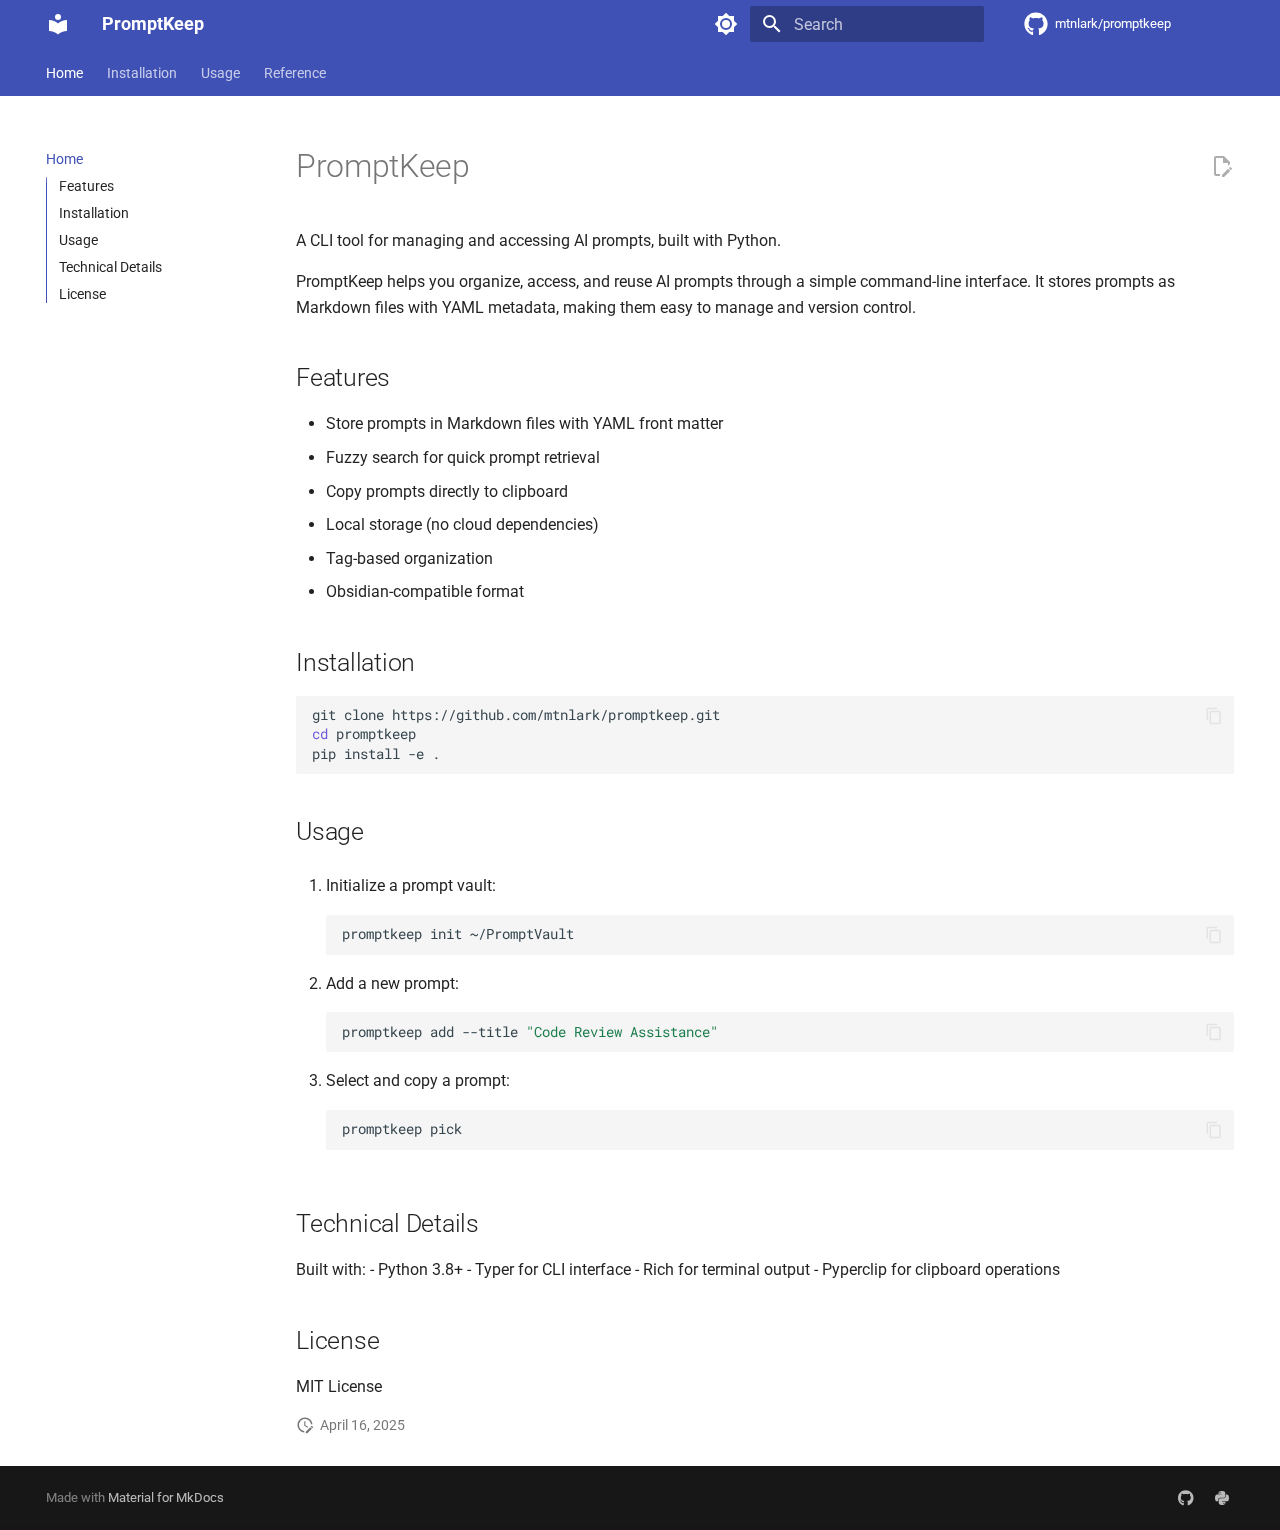
==== index.html @ 6dd19bdb "Deployed e401892 with MkDocs version: 1.6.1" ====
<!doctype html>
<html lang="en" class="no-js">
  <head>
    
      <meta charset="utf-8">
      <meta name="viewport" content="width=device-width,initial-scale=1">
      
        <meta name="description" content="A CLI tool for managing AI prompts">
      
      
        <meta name="author" content="Lev Craig">
      
      
      
      
        <link rel="next" href="installation/">
      
      
      <link rel="icon" href="assets/images/favicon.png">
      <meta name="generator" content="mkdocs-1.6.1, mkdocs-material-9.6.11">
    
    
      
        <title>PromptKeep</title>
      
    
    
      <link rel="stylesheet" href="assets/stylesheets/main.4af4bdda.min.css">
      
        
        <link rel="stylesheet" href="assets/stylesheets/palette.06af60db.min.css">
      
      


    
    
      
    
    
      
        
        
        <link rel="preconnect" href="https://fonts.gstatic.com" crossorigin>
        <link rel="stylesheet" href="https://fonts.googleapis.com/css?family=Roboto:300,300i,400,400i,700,700i%7CRoboto+Mono:400,400i,700,700i&display=fallback">
        <style>:root{--md-text-font:"Roboto";--md-code-font:"Roboto Mono"}</style>
      
    
    
      <link rel="stylesheet" href="assets/_mkdocstrings.css">
    
    <script>__md_scope=new URL(".",location),__md_hash=e=>[...e].reduce(((e,_)=>(e<<5)-e+_.charCodeAt(0)),0),__md_get=(e,_=localStorage,t=__md_scope)=>JSON.parse(_.getItem(t.pathname+"."+e)),__md_set=(e,_,t=localStorage,a=__md_scope)=>{try{t.setItem(a.pathname+"."+e,JSON.stringify(_))}catch(e){}}</script>
    
      

    
    
    
  </head>
  
  
    
    
      
    
    
    
    
    <body dir="ltr" data-md-color-scheme="default" data-md-color-primary="indigo" data-md-color-accent="indigo">
  
    
    <input class="md-toggle" data-md-toggle="drawer" type="checkbox" id="__drawer" autocomplete="off">
    <input class="md-toggle" data-md-toggle="search" type="checkbox" id="__search" autocomplete="off">
    <label class="md-overlay" for="__drawer"></label>
    <div data-md-component="skip">
      
        
        <a href="#promptkeep" class="md-skip">
          Skip to content
        </a>
      
    </div>
    <div data-md-component="announce">
      
    </div>
    
      <div data-md-color-scheme="default" data-md-component="outdated" hidden>
        
      </div>
    
    
      

<header class="md-header" data-md-component="header">
  <nav class="md-header__inner md-grid" aria-label="Header">
    <a href="." title="PromptKeep" class="md-header__button md-logo" aria-label="PromptKeep" data-md-component="logo">
      
  
  <svg xmlns="http://www.w3.org/2000/svg" viewBox="0 0 24 24"><path d="M12 8a3 3 0 0 0 3-3 3 3 0 0 0-3-3 3 3 0 0 0-3 3 3 3 0 0 0 3 3m0 3.54C9.64 9.35 6.5 8 3 8v11c3.5 0 6.64 1.35 9 3.54 2.36-2.19 5.5-3.54 9-3.54V8c-3.5 0-6.64 1.35-9 3.54"/></svg>

    </a>
    <label class="md-header__button md-icon" for="__drawer">
      
      <svg xmlns="http://www.w3.org/2000/svg" viewBox="0 0 24 24"><path d="M3 6h18v2H3zm0 5h18v2H3zm0 5h18v2H3z"/></svg>
    </label>
    <div class="md-header__title" data-md-component="header-title">
      <div class="md-header__ellipsis">
        <div class="md-header__topic">
          <span class="md-ellipsis">
            PromptKeep
          </span>
        </div>
        <div class="md-header__topic" data-md-component="header-topic">
          <span class="md-ellipsis">
            
              Home
            
          </span>
        </div>
      </div>
    </div>
    
      
        <form class="md-header__option" data-md-component="palette">
  
    
    
    
    <input class="md-option" data-md-color-media="" data-md-color-scheme="default" data-md-color-primary="indigo" data-md-color-accent="indigo"  aria-label="Switch to dark mode"  type="radio" name="__palette" id="__palette_0">
    
      <label class="md-header__button md-icon" title="Switch to dark mode" for="__palette_1" hidden>
        <svg xmlns="http://www.w3.org/2000/svg" viewBox="0 0 24 24"><path d="M12 8a4 4 0 0 0-4 4 4 4 0 0 0 4 4 4 4 0 0 0 4-4 4 4 0 0 0-4-4m0 10a6 6 0 0 1-6-6 6 6 0 0 1 6-6 6 6 0 0 1 6 6 6 6 0 0 1-6 6m8-9.31V4h-4.69L12 .69 8.69 4H4v4.69L.69 12 4 15.31V20h4.69L12 23.31 15.31 20H20v-4.69L23.31 12z"/></svg>
      </label>
    
  
    
    
    
    <input class="md-option" data-md-color-media="" data-md-color-scheme="slate" data-md-color-primary="indigo" data-md-color-accent="indigo"  aria-label="Switch to light mode"  type="radio" name="__palette" id="__palette_1">
    
      <label class="md-header__button md-icon" title="Switch to light mode" for="__palette_0" hidden>
        <svg xmlns="http://www.w3.org/2000/svg" viewBox="0 0 24 24"><path d="M12 18c-.89 0-1.74-.2-2.5-.55C11.56 16.5 13 14.42 13 12s-1.44-4.5-3.5-5.45C10.26 6.2 11.11 6 12 6a6 6 0 0 1 6 6 6 6 0 0 1-6 6m8-9.31V4h-4.69L12 .69 8.69 4H4v4.69L.69 12 4 15.31V20h4.69L12 23.31 15.31 20H20v-4.69L23.31 12z"/></svg>
      </label>
    
  
</form>
      
    
    
      <script>var palette=__md_get("__palette");if(palette&&palette.color){if("(prefers-color-scheme)"===palette.color.media){var media=matchMedia("(prefers-color-scheme: light)"),input=document.querySelector(media.matches?"[data-md-color-media='(prefers-color-scheme: light)']":"[data-md-color-media='(prefers-color-scheme: dark)']");palette.color.media=input.getAttribute("data-md-color-media"),palette.color.scheme=input.getAttribute("data-md-color-scheme"),palette.color.primary=input.getAttribute("data-md-color-primary"),palette.color.accent=input.getAttribute("data-md-color-accent")}for(var[key,value]of Object.entries(palette.color))document.body.setAttribute("data-md-color-"+key,value)}</script>
    
    
    
      
      
        <label class="md-header__button md-icon" for="__search">
          
          <svg xmlns="http://www.w3.org/2000/svg" viewBox="0 0 24 24"><path d="M9.5 3A6.5 6.5 0 0 1 16 9.5c0 1.61-.59 3.09-1.56 4.23l.27.27h.79l5 5-1.5 1.5-5-5v-.79l-.27-.27A6.52 6.52 0 0 1 9.5 16 6.5 6.5 0 0 1 3 9.5 6.5 6.5 0 0 1 9.5 3m0 2C7 5 5 7 5 9.5S7 14 9.5 14 14 12 14 9.5 12 5 9.5 5"/></svg>
        </label>
        <div class="md-search" data-md-component="search" role="dialog">
  <label class="md-search__overlay" for="__search"></label>
  <div class="md-search__inner" role="search">
    <form class="md-search__form" name="search">
      <input type="text" class="md-search__input" name="query" aria-label="Search" placeholder="Search" autocapitalize="off" autocorrect="off" autocomplete="off" spellcheck="false" data-md-component="search-query" required>
      <label class="md-search__icon md-icon" for="__search">
        
        <svg xmlns="http://www.w3.org/2000/svg" viewBox="0 0 24 24"><path d="M9.5 3A6.5 6.5 0 0 1 16 9.5c0 1.61-.59 3.09-1.56 4.23l.27.27h.79l5 5-1.5 1.5-5-5v-.79l-.27-.27A6.52 6.52 0 0 1 9.5 16 6.5 6.5 0 0 1 3 9.5 6.5 6.5 0 0 1 9.5 3m0 2C7 5 5 7 5 9.5S7 14 9.5 14 14 12 14 9.5 12 5 9.5 5"/></svg>
        
        <svg xmlns="http://www.w3.org/2000/svg" viewBox="0 0 24 24"><path d="M20 11v2H8l5.5 5.5-1.42 1.42L4.16 12l7.92-7.92L13.5 5.5 8 11z"/></svg>
      </label>
      <nav class="md-search__options" aria-label="Search">
        
          <a href="javascript:void(0)" class="md-search__icon md-icon" title="Share" aria-label="Share" data-clipboard data-clipboard-text="" data-md-component="search-share" tabindex="-1">
            
            <svg xmlns="http://www.w3.org/2000/svg" viewBox="0 0 24 24"><path d="M18 16.08c-.76 0-1.44.3-1.96.77L8.91 12.7c.05-.23.09-.46.09-.7s-.04-.47-.09-.7l7.05-4.11c.54.5 1.25.81 2.04.81a3 3 0 0 0 3-3 3 3 0 0 0-3-3 3 3 0 0 0-3 3c0 .24.04.47.09.7L8.04 9.81C7.5 9.31 6.79 9 6 9a3 3 0 0 0-3 3 3 3 0 0 0 3 3c.79 0 1.5-.31 2.04-.81l7.12 4.15c-.05.21-.08.43-.08.66 0 1.61 1.31 2.91 2.92 2.91s2.92-1.3 2.92-2.91A2.92 2.92 0 0 0 18 16.08"/></svg>
          </a>
        
        <button type="reset" class="md-search__icon md-icon" title="Clear" aria-label="Clear" tabindex="-1">
          
          <svg xmlns="http://www.w3.org/2000/svg" viewBox="0 0 24 24"><path d="M19 6.41 17.59 5 12 10.59 6.41 5 5 6.41 10.59 12 5 17.59 6.41 19 12 13.41 17.59 19 19 17.59 13.41 12z"/></svg>
        </button>
      </nav>
      
        <div class="md-search__suggest" data-md-component="search-suggest"></div>
      
    </form>
    <div class="md-search__output">
      <div class="md-search__scrollwrap" tabindex="0" data-md-scrollfix>
        <div class="md-search-result" data-md-component="search-result">
          <div class="md-search-result__meta">
            Initializing search
          </div>
          <ol class="md-search-result__list" role="presentation"></ol>
        </div>
      </div>
    </div>
  </div>
</div>
      
    
    
      <div class="md-header__source">
        <a href="https://github.com/mtnlark/promptkeep" title="Go to repository" class="md-source" data-md-component="source">
  <div class="md-source__icon md-icon">
    
    <svg xmlns="http://www.w3.org/2000/svg" viewBox="0 0 496 512"><!--! Font Awesome Free 6.7.2 by @fontawesome - https://fontawesome.com License - https://fontawesome.com/license/free (Icons: CC BY 4.0, Fonts: SIL OFL 1.1, Code: MIT License) Copyright 2024 Fonticons, Inc.--><path d="M165.9 397.4c0 2-2.3 3.6-5.2 3.6-3.3.3-5.6-1.3-5.6-3.6 0-2 2.3-3.6 5.2-3.6 3-.3 5.6 1.3 5.6 3.6m-31.1-4.5c-.7 2 1.3 4.3 4.3 4.9 2.6 1 5.6 0 6.2-2s-1.3-4.3-4.3-5.2c-2.6-.7-5.5.3-6.2 2.3m44.2-1.7c-2.9.7-4.9 2.6-4.6 4.9.3 2 2.9 3.3 5.9 2.6 2.9-.7 4.9-2.6 4.6-4.6-.3-1.9-3-3.2-5.9-2.9M244.8 8C106.1 8 0 113.3 0 252c0 110.9 69.8 205.8 169.5 239.2 12.8 2.3 17.3-5.6 17.3-12.1 0-6.2-.3-40.4-.3-61.4 0 0-70 15-84.7-29.8 0 0-11.4-29.1-27.8-36.6 0 0-22.9-15.7 1.6-15.4 0 0 24.9 2 38.6 25.8 21.9 38.6 58.6 27.5 72.9 20.9 2.3-16 8.8-27.1 16-33.7-55.9-6.2-112.3-14.3-112.3-110.5 0-27.5 7.6-41.3 23.6-58.9-2.6-6.5-11.1-33.3 2.6-67.9 20.9-6.5 69 27 69 27 20-5.6 41.5-8.5 62.8-8.5s42.8 2.9 62.8 8.5c0 0 48.1-33.6 69-27 13.7 34.7 5.2 61.4 2.6 67.9 16 17.7 25.8 31.5 25.8 58.9 0 96.5-58.9 104.2-114.8 110.5 9.2 7.9 17 22.9 17 46.4 0 33.7-.3 75.4-.3 83.6 0 6.5 4.6 14.4 17.3 12.1C428.2 457.8 496 362.9 496 252 496 113.3 383.5 8 244.8 8M97.2 352.9c-1.3 1-1 3.3.7 5.2 1.6 1.6 3.9 2.3 5.2 1 1.3-1 1-3.3-.7-5.2-1.6-1.6-3.9-2.3-5.2-1m-10.8-8.1c-.7 1.3.3 2.9 2.3 3.9 1.6 1 3.6.7 4.3-.7.7-1.3-.3-2.9-2.3-3.9-2-.6-3.6-.3-4.3.7m32.4 35.6c-1.6 1.3-1 4.3 1.3 6.2 2.3 2.3 5.2 2.6 6.5 1 1.3-1.3.7-4.3-1.3-6.2-2.2-2.3-5.2-2.6-6.5-1m-11.4-14.7c-1.6 1-1.6 3.6 0 5.9s4.3 3.3 5.6 2.3c1.6-1.3 1.6-3.9 0-6.2-1.4-2.3-4-3.3-5.6-2"/></svg>
  </div>
  <div class="md-source__repository">
    mtnlark/promptkeep
  </div>
</a>
      </div>
    
  </nav>
  
</header>
    
    <div class="md-container" data-md-component="container">
      
      
        
          
            
<nav class="md-tabs" aria-label="Tabs" data-md-component="tabs">
  <div class="md-grid">
    <ul class="md-tabs__list">
      
        
  
  
  
    
  
  
    <li class="md-tabs__item md-tabs__item--active">
      <a href="." class="md-tabs__link">
        
  
  
    
  
  Home

      </a>
    </li>
  

      
        
  
  
  
  
    <li class="md-tabs__item">
      <a href="installation/" class="md-tabs__link">
        
  
  
    
  
  Installation

      </a>
    </li>
  

      
        
  
  
  
  
    <li class="md-tabs__item">
      <a href="usage/" class="md-tabs__link">
        
  
  
    
  
  Usage

      </a>
    </li>
  

      
        
  
  
  
  
    <li class="md-tabs__item">
      <a href="reference/" class="md-tabs__link">
        
  
  
    
  
  Reference

      </a>
    </li>
  

      
    </ul>
  </div>
</nav>
          
        
      
      <main class="md-main" data-md-component="main">
        <div class="md-main__inner md-grid">
          
            
              
              <div class="md-sidebar md-sidebar--primary" data-md-component="sidebar" data-md-type="navigation" >
                <div class="md-sidebar__scrollwrap">
                  <div class="md-sidebar__inner">
                    


  


  

<nav class="md-nav md-nav--primary md-nav--lifted md-nav--integrated" aria-label="Navigation" data-md-level="0">
  <label class="md-nav__title" for="__drawer">
    <a href="." title="PromptKeep" class="md-nav__button md-logo" aria-label="PromptKeep" data-md-component="logo">
      
  
  <svg xmlns="http://www.w3.org/2000/svg" viewBox="0 0 24 24"><path d="M12 8a3 3 0 0 0 3-3 3 3 0 0 0-3-3 3 3 0 0 0-3 3 3 3 0 0 0 3 3m0 3.54C9.64 9.35 6.5 8 3 8v11c3.5 0 6.64 1.35 9 3.54 2.36-2.19 5.5-3.54 9-3.54V8c-3.5 0-6.64 1.35-9 3.54"/></svg>

    </a>
    PromptKeep
  </label>
  
    <div class="md-nav__source">
      <a href="https://github.com/mtnlark/promptkeep" title="Go to repository" class="md-source" data-md-component="source">
  <div class="md-source__icon md-icon">
    
    <svg xmlns="http://www.w3.org/2000/svg" viewBox="0 0 496 512"><!--! Font Awesome Free 6.7.2 by @fontawesome - https://fontawesome.com License - https://fontawesome.com/license/free (Icons: CC BY 4.0, Fonts: SIL OFL 1.1, Code: MIT License) Copyright 2024 Fonticons, Inc.--><path d="M165.9 397.4c0 2-2.3 3.6-5.2 3.6-3.3.3-5.6-1.3-5.6-3.6 0-2 2.3-3.6 5.2-3.6 3-.3 5.6 1.3 5.6 3.6m-31.1-4.5c-.7 2 1.3 4.3 4.3 4.9 2.6 1 5.6 0 6.2-2s-1.3-4.3-4.3-5.2c-2.6-.7-5.5.3-6.2 2.3m44.2-1.7c-2.9.7-4.9 2.6-4.6 4.9.3 2 2.9 3.3 5.9 2.6 2.9-.7 4.9-2.6 4.6-4.6-.3-1.9-3-3.2-5.9-2.9M244.8 8C106.1 8 0 113.3 0 252c0 110.9 69.8 205.8 169.5 239.2 12.8 2.3 17.3-5.6 17.3-12.1 0-6.2-.3-40.4-.3-61.4 0 0-70 15-84.7-29.8 0 0-11.4-29.1-27.8-36.6 0 0-22.9-15.7 1.6-15.4 0 0 24.9 2 38.6 25.8 21.9 38.6 58.6 27.5 72.9 20.9 2.3-16 8.8-27.1 16-33.7-55.9-6.2-112.3-14.3-112.3-110.5 0-27.5 7.6-41.3 23.6-58.9-2.6-6.5-11.1-33.3 2.6-67.9 20.9-6.5 69 27 69 27 20-5.6 41.5-8.5 62.8-8.5s42.8 2.9 62.8 8.5c0 0 48.1-33.6 69-27 13.7 34.7 5.2 61.4 2.6 67.9 16 17.7 25.8 31.5 25.8 58.9 0 96.5-58.9 104.2-114.8 110.5 9.2 7.9 17 22.9 17 46.4 0 33.7-.3 75.4-.3 83.6 0 6.5 4.6 14.4 17.3 12.1C428.2 457.8 496 362.9 496 252 496 113.3 383.5 8 244.8 8M97.2 352.9c-1.3 1-1 3.3.7 5.2 1.6 1.6 3.9 2.3 5.2 1 1.3-1 1-3.3-.7-5.2-1.6-1.6-3.9-2.3-5.2-1m-10.8-8.1c-.7 1.3.3 2.9 2.3 3.9 1.6 1 3.6.7 4.3-.7.7-1.3-.3-2.9-2.3-3.9-2-.6-3.6-.3-4.3.7m32.4 35.6c-1.6 1.3-1 4.3 1.3 6.2 2.3 2.3 5.2 2.6 6.5 1 1.3-1.3.7-4.3-1.3-6.2-2.2-2.3-5.2-2.6-6.5-1m-11.4-14.7c-1.6 1-1.6 3.6 0 5.9s4.3 3.3 5.6 2.3c1.6-1.3 1.6-3.9 0-6.2-1.4-2.3-4-3.3-5.6-2"/></svg>
  </div>
  <div class="md-source__repository">
    mtnlark/promptkeep
  </div>
</a>
    </div>
  
  <ul class="md-nav__list" data-md-scrollfix>
    
      
      
  
  
    
  
  
  
    <li class="md-nav__item md-nav__item--active">
      
      <input class="md-nav__toggle md-toggle" type="checkbox" id="__toc">
      
      
        
      
      
        <label class="md-nav__link md-nav__link--active" for="__toc">
          
  
  
  <span class="md-ellipsis">
    Home
    
  </span>
  

          <span class="md-nav__icon md-icon"></span>
        </label>
      
      <a href="." class="md-nav__link md-nav__link--active">
        
  
  
  <span class="md-ellipsis">
    Home
    
  </span>
  

      </a>
      
        

<nav class="md-nav md-nav--secondary" aria-label="Table of contents">
  
  
  
    
  
  
    <label class="md-nav__title" for="__toc">
      <span class="md-nav__icon md-icon"></span>
      Table of contents
    </label>
    <ul class="md-nav__list" data-md-component="toc" data-md-scrollfix>
      
        <li class="md-nav__item">
  <a href="#features" class="md-nav__link">
    <span class="md-ellipsis">
      Features
    </span>
  </a>
  
</li>
      
        <li class="md-nav__item">
  <a href="#installation" class="md-nav__link">
    <span class="md-ellipsis">
      Installation
    </span>
  </a>
  
</li>
      
        <li class="md-nav__item">
  <a href="#usage" class="md-nav__link">
    <span class="md-ellipsis">
      Usage
    </span>
  </a>
  
</li>
      
        <li class="md-nav__item">
  <a href="#technical-details" class="md-nav__link">
    <span class="md-ellipsis">
      Technical Details
    </span>
  </a>
  
</li>
      
        <li class="md-nav__item">
  <a href="#license" class="md-nav__link">
    <span class="md-ellipsis">
      License
    </span>
  </a>
  
</li>
      
    </ul>
  
</nav>
      
    </li>
  

    
      
      
  
  
  
  
    <li class="md-nav__item">
      <a href="installation/" class="md-nav__link">
        
  
  
  <span class="md-ellipsis">
    Installation
    
  </span>
  

      </a>
    </li>
  

    
      
      
  
  
  
  
    <li class="md-nav__item">
      <a href="usage/" class="md-nav__link">
        
  
  
  <span class="md-ellipsis">
    Usage
    
  </span>
  

      </a>
    </li>
  

    
      
      
  
  
  
  
    <li class="md-nav__item">
      <a href="reference/" class="md-nav__link">
        
  
  
  <span class="md-ellipsis">
    Reference
    
  </span>
  

      </a>
    </li>
  

    
  </ul>
</nav>
                  </div>
                </div>
              </div>
            
            
          
          
            <div class="md-content" data-md-component="content">
              <article class="md-content__inner md-typeset">
                
                  


  
    <a href="https://github.com/mtnlark/promptkeep/edit/master/docs/index.md" title="Edit this page" class="md-content__button md-icon">
      
      <svg xmlns="http://www.w3.org/2000/svg" viewBox="0 0 24 24"><path d="M10 20H6V4h7v5h5v3.1l2-2V8l-6-6H6c-1.1 0-2 .9-2 2v16c0 1.1.9 2 2 2h4zm10.2-7c.1 0 .3.1.4.2l1.3 1.3c.2.2.2.6 0 .8l-1 1-2.1-2.1 1-1c.1-.1.2-.2.4-.2m0 3.9L14.1 23H12v-2.1l6.1-6.1z"/></svg>
    </a>
  
  


<h1 id="promptkeep">PromptKeep<a class="headerlink" href="#promptkeep" title="Permanent link">&para;</a></h1>
<p>A CLI tool for managing and accessing AI prompts, built with Python.</p>
<p>PromptKeep helps you organize, access, and reuse AI prompts through a simple command-line interface. It stores prompts as Markdown files with YAML metadata, making them easy to manage and version control.</p>
<h2 id="features">Features<a class="headerlink" href="#features" title="Permanent link">&para;</a></h2>
<ul>
<li>Store prompts in Markdown files with YAML front matter</li>
<li>Fuzzy search for quick prompt retrieval</li>
<li>Copy prompts directly to clipboard</li>
<li>Local storage (no cloud dependencies)</li>
<li>Tag-based organization</li>
<li>Obsidian-compatible format</li>
</ul>
<h2 id="installation">Installation<a class="headerlink" href="#installation" title="Permanent link">&para;</a></h2>
<div class="highlight"><pre><span></span><code>git<span class="w"> </span>clone<span class="w"> </span>https://github.com/mtnlark/promptkeep.git
<span class="nb">cd</span><span class="w"> </span>promptkeep
pip<span class="w"> </span>install<span class="w"> </span>-e<span class="w"> </span>.
</code></pre></div>
<h2 id="usage">Usage<a class="headerlink" href="#usage" title="Permanent link">&para;</a></h2>
<ol>
<li>
<p>Initialize a prompt vault:
<div class="highlight"><pre><span></span><code>promptkeep<span class="w"> </span>init<span class="w"> </span>~/PromptVault
</code></pre></div></p>
</li>
<li>
<p>Add a new prompt:
<div class="highlight"><pre><span></span><code>promptkeep<span class="w"> </span>add<span class="w"> </span>--title<span class="w"> </span><span class="s2">&quot;Code Review Assistance&quot;</span>
</code></pre></div></p>
</li>
<li>
<p>Select and copy a prompt:
<div class="highlight"><pre><span></span><code>promptkeep<span class="w"> </span>pick
</code></pre></div></p>
</li>
</ol>
<h2 id="technical-details">Technical Details<a class="headerlink" href="#technical-details" title="Permanent link">&para;</a></h2>
<p>Built with:
- Python 3.8+
- Typer for CLI interface
- Rich for terminal output
- Pyperclip for clipboard operations</p>
<h2 id="license">License<a class="headerlink" href="#license" title="Permanent link">&para;</a></h2>
<p>MIT License</p>







  
    
  
  


  <aside class="md-source-file">
    
      
  <span class="md-source-file__fact">
    <span class="md-icon" title="Last update">
      <svg xmlns="http://www.w3.org/2000/svg" viewBox="0 0 24 24"><path d="M21 13.1c-.1 0-.3.1-.4.2l-1 1 2.1 2.1 1-1c.2-.2.2-.6 0-.8l-1.3-1.3c-.1-.1-.2-.2-.4-.2m-1.9 1.8-6.1 6V23h2.1l6.1-6.1zM12.5 7v5.2l4 2.4-1 1L11 13V7zM11 21.9c-5.1-.5-9-4.8-9-9.9C2 6.5 6.5 2 12 2c5.3 0 9.6 4.1 10 9.3-.3-.1-.6-.2-1-.2s-.7.1-1 .2C19.6 7.2 16.2 4 12 4c-4.4 0-8 3.6-8 8 0 4.1 3.1 7.5 7.1 7.9l-.1.2z"/></svg>
    </span>
    <span class="git-revision-date-localized-plugin git-revision-date-localized-plugin-date" title="April 16, 2025 12:26:15">April 16, 2025</span>
  </span>

    
    
    
    
  </aside>





                
              </article>
            </div>
          
          
  <script>var tabs=__md_get("__tabs");if(Array.isArray(tabs))e:for(var set of document.querySelectorAll(".tabbed-set")){var labels=set.querySelector(".tabbed-labels");for(var tab of tabs)for(var label of labels.getElementsByTagName("label"))if(label.innerText.trim()===tab){var input=document.getElementById(label.htmlFor);input.checked=!0;continue e}}</script>

<script>var target=document.getElementById(location.hash.slice(1));target&&target.name&&(target.checked=target.name.startsWith("__tabbed_"))</script>
        </div>
        
          <button type="button" class="md-top md-icon" data-md-component="top" hidden>
  
  <svg xmlns="http://www.w3.org/2000/svg" viewBox="0 0 24 24"><path d="M13 20h-2V8l-5.5 5.5-1.42-1.42L12 4.16l7.92 7.92-1.42 1.42L13 8z"/></svg>
  Back to top
</button>
        
      </main>
      
        <footer class="md-footer">
  
  <div class="md-footer-meta md-typeset">
    <div class="md-footer-meta__inner md-grid">
      <div class="md-copyright">
  
  
    Made with
    <a href="https://squidfunk.github.io/mkdocs-material/" target="_blank" rel="noopener">
      Material for MkDocs
    </a>
  
</div>
      
        <div class="md-social">
  
    
    
    
    
      
      
    
    <a href="https://github.com/mtnlark/promptkeep" target="_blank" rel="noopener" title="github.com" class="md-social__link">
      <svg xmlns="http://www.w3.org/2000/svg" viewBox="0 0 496 512"><!--! Font Awesome Free 6.7.2 by @fontawesome - https://fontawesome.com License - https://fontawesome.com/license/free (Icons: CC BY 4.0, Fonts: SIL OFL 1.1, Code: MIT License) Copyright 2024 Fonticons, Inc.--><path d="M165.9 397.4c0 2-2.3 3.6-5.2 3.6-3.3.3-5.6-1.3-5.6-3.6 0-2 2.3-3.6 5.2-3.6 3-.3 5.6 1.3 5.6 3.6m-31.1-4.5c-.7 2 1.3 4.3 4.3 4.9 2.6 1 5.6 0 6.2-2s-1.3-4.3-4.3-5.2c-2.6-.7-5.5.3-6.2 2.3m44.2-1.7c-2.9.7-4.9 2.6-4.6 4.9.3 2 2.9 3.3 5.9 2.6 2.9-.7 4.9-2.6 4.6-4.6-.3-1.9-3-3.2-5.9-2.9M244.8 8C106.1 8 0 113.3 0 252c0 110.9 69.8 205.8 169.5 239.2 12.8 2.3 17.3-5.6 17.3-12.1 0-6.2-.3-40.4-.3-61.4 0 0-70 15-84.7-29.8 0 0-11.4-29.1-27.8-36.6 0 0-22.9-15.7 1.6-15.4 0 0 24.9 2 38.6 25.8 21.9 38.6 58.6 27.5 72.9 20.9 2.3-16 8.8-27.1 16-33.7-55.9-6.2-112.3-14.3-112.3-110.5 0-27.5 7.6-41.3 23.6-58.9-2.6-6.5-11.1-33.3 2.6-67.9 20.9-6.5 69 27 69 27 20-5.6 41.5-8.5 62.8-8.5s42.8 2.9 62.8 8.5c0 0 48.1-33.6 69-27 13.7 34.7 5.2 61.4 2.6 67.9 16 17.7 25.8 31.5 25.8 58.9 0 96.5-58.9 104.2-114.8 110.5 9.2 7.9 17 22.9 17 46.4 0 33.7-.3 75.4-.3 83.6 0 6.5 4.6 14.4 17.3 12.1C428.2 457.8 496 362.9 496 252 496 113.3 383.5 8 244.8 8M97.2 352.9c-1.3 1-1 3.3.7 5.2 1.6 1.6 3.9 2.3 5.2 1 1.3-1 1-3.3-.7-5.2-1.6-1.6-3.9-2.3-5.2-1m-10.8-8.1c-.7 1.3.3 2.9 2.3 3.9 1.6 1 3.6.7 4.3-.7.7-1.3-.3-2.9-2.3-3.9-2-.6-3.6-.3-4.3.7m32.4 35.6c-1.6 1.3-1 4.3 1.3 6.2 2.3 2.3 5.2 2.6 6.5 1 1.3-1.3.7-4.3-1.3-6.2-2.2-2.3-5.2-2.6-6.5-1m-11.4-14.7c-1.6 1-1.6 3.6 0 5.9s4.3 3.3 5.6 2.3c1.6-1.3 1.6-3.9 0-6.2-1.4-2.3-4-3.3-5.6-2"/></svg>
    </a>
  
    
    
    
    
      
      
    
    <a href="https://pypi.org/project/promptkeep/" target="_blank" rel="noopener" title="pypi.org" class="md-social__link">
      <svg xmlns="http://www.w3.org/2000/svg" viewBox="0 0 448 512"><!--! Font Awesome Free 6.7.2 by @fontawesome - https://fontawesome.com License - https://fontawesome.com/license/free (Icons: CC BY 4.0, Fonts: SIL OFL 1.1, Code: MIT License) Copyright 2024 Fonticons, Inc.--><path d="M439.8 200.5c-7.7-30.9-22.3-54.2-53.4-54.2h-40.1v47.4c0 36.8-31.2 67.8-66.8 67.8H172.7c-29.2 0-53.4 25-53.4 54.3v101.8c0 29 25.2 46 53.4 54.3 33.8 9.9 66.3 11.7 106.8 0 26.9-7.8 53.4-23.5 53.4-54.3v-40.7H226.2v-13.6h160.2c31.1 0 42.6-21.7 53.4-54.2 11.2-33.5 10.7-65.7 0-108.6M286.2 404c11.1 0 20.1 9.1 20.1 20.3 0 11.3-9 20.4-20.1 20.4-11 0-20.1-9.2-20.1-20.4.1-11.3 9.1-20.3 20.1-20.3M167.8 248.1h106.8c29.7 0 53.4-24.5 53.4-54.3V91.9c0-29-24.4-50.7-53.4-55.6-35.8-5.9-74.7-5.6-106.8.1-45.2 8-53.4 24.7-53.4 55.6v40.7h106.9v13.6h-147c-31.1 0-58.3 18.7-66.8 54.2-9.8 40.7-10.2 66.1 0 108.6 7.6 31.6 25.7 54.2 56.8 54.2H101v-48.8c0-35.3 30.5-66.4 66.8-66.4m-6.7-142.6c-11.1 0-20.1-9.1-20.1-20.3.1-11.3 9-20.4 20.1-20.4 11 0 20.1 9.2 20.1 20.4s-9 20.3-20.1 20.3"/></svg>
    </a>
  
</div>
      
    </div>
  </div>
</footer>
      
    </div>
    <div class="md-dialog" data-md-component="dialog">
      <div class="md-dialog__inner md-typeset"></div>
    </div>
    
    
    
      
      <script id="__config" type="application/json">{"base": ".", "features": ["navigation.tabs", "navigation.sections", "navigation.expand", "navigation.top", "search.highlight", "search.suggest", "search.share", "toc.integrate", "content.tabs.link", "content.code.annotate", "content.code.copy", "content.action.edit"], "search": "assets/javascripts/workers/search.f8cc74c7.min.js", "tags": null, "translations": {"clipboard.copied": "Copied to clipboard", "clipboard.copy": "Copy to clipboard", "search.result.more.one": "1 more on this page", "search.result.more.other": "# more on this page", "search.result.none": "No matching documents", "search.result.one": "1 matching document", "search.result.other": "# matching documents", "search.result.placeholder": "Type to start searching", "search.result.term.missing": "Missing", "select.version": "Select version"}, "version": {"provider": "mike"}}</script>
    
    
      <script src="assets/javascripts/bundle.c8b220af.min.js"></script>
      
    
  </body>
</html>
---- assets/stylesheets/main.4af4bdda.min.css ----
@charset "UTF-8";html{-webkit-text-size-adjust:none;-moz-text-size-adjust:none;text-size-adjust:none;box-sizing:border-box}*,:after,:before{box-sizing:inherit}@media (prefers-reduced-motion){*,:after,:before{transition:none!important}}body{margin:0}a,button,input,label{-webkit-tap-highlight-color:transparent}a{color:inherit;text-decoration:none}hr{border:0;box-sizing:initial;display:block;height:.05rem;overflow:visible;padding:0}small{font-size:80%}sub,sup{line-height:1em}img{border-style:none}table{border-collapse:initial;border-spacing:0}td,th{font-weight:400;vertical-align:top}button{background:#0000;border:0;font-family:inherit;font-size:inherit;margin:0;padding:0}input{border:0;outline:none}:root{--md-primary-fg-color:#4051b5;--md-primary-fg-color--light:#5d6cc0;--md-primary-fg-color--dark:#303fa1;--md-primary-bg-color:#fff;--md-primary-bg-color--light:#ffffffb3;--md-accent-fg-color:#526cfe;--md-accent-fg-color--transparent:#526cfe1a;--md-accent-bg-color:#fff;--md-accent-bg-color--light:#ffffffb3}[data-md-color-scheme=default]{color-scheme:light}[data-md-color-scheme=default] img[src$="#gh-dark-mode-only"],[data-md-color-scheme=default] img[src$="#only-dark"]{display:none}:root,[data-md-color-scheme=default]{--md-hue:225deg;--md-default-fg-color:#000000de;--md-default-fg-color--light:#0000008a;--md-default-fg-color--lighter:#00000052;--md-default-fg-color--lightest:#00000012;--md-default-bg-color:#fff;--md-default-bg-color--light:#ffffffb3;--md-default-bg-color--lighter:#ffffff4d;--md-default-bg-color--lightest:#ffffff1f;--md-code-fg-color:#36464e;--md-code-bg-color:#f5f5f5;--md-code-hl-color:#4287ff;--md-code-hl-color--light:#4287ff1a;--md-code-hl-number-color:#d52a2a;--md-code-hl-special-color:#db1457;--md-code-hl-function-color:#a846b9;--md-code-hl-constant-color:#6e59d9;--md-code-hl-keyword-color:#3f6ec6;--md-code-hl-string-color:#1c7d4d;--md-code-hl-name-color:var(--md-code-fg-color);--md-code-hl-operator-color:var(--md-default-fg-color--light);--md-code-hl-punctuation-color:var(--md-default-fg-color--light);--md-code-hl-comment-color:var(--md-default-fg-color--light);--md-code-hl-generic-color:var(--md-default-fg-color--light);--md-code-hl-variable-color:var(--md-default-fg-color--light);--md-typeset-color:var(--md-default-fg-color);--md-typeset-a-color:var(--md-primary-fg-color);--md-typeset-del-color:#f5503d26;--md-typeset-ins-color:#0bd57026;--md-typeset-kbd-color:#fafafa;--md-typeset-kbd-accent-color:#fff;--md-typeset-kbd-border-color:#b8b8b8;--md-typeset-mark-color:#ffff0080;--md-typeset-table-color:#0000001f;--md-typeset-table-color--light:rgba(0,0,0,.035);--md-admonition-fg-color:var(--md-default-fg-color);--md-admonition-bg-color:var(--md-default-bg-color);--md-warning-fg-color:#000000de;--md-warning-bg-color:#ff9;--md-footer-fg-color:#fff;--md-footer-fg-color--light:#ffffffb3;--md-footer-fg-color--lighter:#ffffff73;--md-footer-bg-color:#000000de;--md-footer-bg-color--dark:#00000052;--md-shadow-z1:0 0.2rem 0.5rem #0000000d,0 0 0.05rem #0000001a;--md-shadow-z2:0 0.2rem 0.5rem #0000001a,0 0 0.05rem #00000040;--md-shadow-z3:0 0.2rem 0.5rem #0003,0 0 0.05rem #00000059}.md-icon svg{fill:currentcolor;display:block;height:1.2rem;width:1.2rem}body{-webkit-font-smoothing:antialiased;-moz-osx-font-smoothing:grayscale;--md-text-font-family:var(--md-text-font,_),-apple-system,BlinkMacSystemFont,Helvetica,Arial,sans-serif;--md-code-font-family:var(--md-code-font,_),SFMono-Regular,Consolas,Menlo,monospace}aside,body,input{font-feature-settings:"kern","liga";color:var(--md-typeset-color);font-family:var(--md-text-font-family)}code,kbd,pre{font-feature-settings:"kern";font-family:var(--md-code-font-family)}:root{--md-typeset-table-sort-icon:url('data:image/svg+xml;charset=utf-8,<svg xmlns="http://www.w3.org/2000/svg" viewBox="0 0 24 24"><path d="m18 21-4-4h3V7h-3l4-4 4 4h-3v10h3M2 19v-2h10v2M2 13v-2h7v2M2 7V5h4v2z"/></svg>');--md-typeset-table-sort-icon--asc:url('data:image/svg+xml;charset=utf-8,<svg xmlns="http://www.w3.org/2000/svg" viewBox="0 0 24 24"><path d="M19 17h3l-4 4-4-4h3V3h2M2 17h10v2H2M6 5v2H2V5m0 6h7v2H2z"/></svg>');--md-typeset-table-sort-icon--desc:url('data:image/svg+xml;charset=utf-8,<svg xmlns="http://www.w3.org/2000/svg" viewBox="0 0 24 24"><path d="M19 7h3l-4-4-4 4h3v14h2M2 17h10v2H2M6 5v2H2V5m0 6h7v2H2z"/></svg>')}.md-typeset{-webkit-print-color-adjust:exact;color-adjust:exact;font-size:.8rem;line-height:1.6;overflow-wrap:break-word}@media print{.md-typeset{font-size:.68rem}}.md-typeset blockquote,.md-typeset dl,.md-typeset figure,.md-typeset ol,.md-typeset pre,.md-typeset ul{margin-bottom:1em;margin-top:1em}.md-typeset h1{color:var(--md-default-fg-color--light);font-size:2em;line-height:1.3;margin:0 0 1.25em}.md-typeset h1,.md-typeset h2{font-weight:300;letter-spacing:-.01em}.md-typeset h2{font-size:1.5625em;line-height:1.4;margin:1.6em 0 .64em}.md-typeset h3{font-size:1.25em;font-weight:400;letter-spacing:-.01em;line-height:1.5;margin:1.6em 0 .8em}.md-typeset h2+h3{margin-top:.8em}.md-typeset h4{font-weight:700;letter-spacing:-.01em;margin:1em 0}.md-typeset h5,.md-typeset h6{color:var(--md-default-fg-color--light);font-size:.8em;font-weight:700;letter-spacing:-.01em;margin:1.25em 0}.md-typeset h5{text-transform:uppercase}.md-typeset h5 code{text-transform:none}.md-typeset hr{border-bottom:.05rem solid var(--md-default-fg-color--lightest);display:flow-root;margin:1.5em 0}.md-typeset a{color:var(--md-typeset-a-color);word-break:break-word}.md-typeset a,.md-typeset a:before{transition:color 125ms}.md-typeset a:focus,.md-typeset a:hover{color:var(--md-accent-fg-color)}.md-typeset a:focus code,.md-typeset a:hover code{background-color:var(--md-accent-fg-color--transparent)}.md-typeset a code{color:currentcolor;transition:background-color 125ms}.md-typeset a.focus-visible{outline-color:var(--md-accent-fg-color);outline-offset:.2rem}.md-typeset code,.md-typeset kbd,.md-typeset pre{color:var(--md-code-fg-color);direction:ltr;font-variant-ligatures:none}@media print{.md-typeset code,.md-typeset kbd,.md-typeset pre{white-space:pre-wrap}}.md-typeset code{background-color:var(--md-code-bg-color);border-radius:.1rem;-webkit-box-decoration-break:clone;box-decoration-break:clone;font-size:.85em;padding:0 .2941176471em;word-break:break-word}.md-typeset code:not(.focus-visible){-webkit-tap-highlight-color:transparent;outline:none}.md-typeset pre{display:flow-root;line-height:1.4;position:relative}.md-typeset pre>code{-webkit-box-decoration-break:slice;box-decoration-break:slice;box-shadow:none;display:block;margin:0;outline-color:var(--md-accent-fg-color);overflow:auto;padding:.7720588235em 1.1764705882em;scrollbar-color:var(--md-default-fg-color--lighter) #0000;scrollbar-width:thin;touch-action:auto;word-break:normal}.md-typeset pre>code:hover{scrollbar-color:var(--md-accent-fg-color) #0000}.md-typeset pre>code::-webkit-scrollbar{height:.2rem;width:.2rem}.md-typeset pre>code::-webkit-scrollbar-thumb{background-color:var(--md-default-fg-color--lighter)}.md-typeset pre>code::-webkit-scrollbar-thumb:hover{background-color:var(--md-accent-fg-color)}.md-typeset kbd{background-color:var(--md-typeset-kbd-color);border-radius:.1rem;box-shadow:0 .1rem 0 .05rem var(--md-typeset-kbd-border-color),0 .1rem 0 var(--md-typeset-kbd-border-color),0 -.1rem .2rem var(--md-typeset-kbd-accent-color) inset;color:var(--md-default-fg-color);display:inline-block;font-size:.75em;padding:0 .6666666667em;vertical-align:text-top;word-break:break-word}.md-typeset mark{background-color:var(--md-typeset-mark-color);-webkit-box-decoration-break:clone;box-decoration-break:clone;color:inherit;word-break:break-word}.md-typeset abbr{border-bottom:.05rem dotted var(--md-default-fg-color--light);cursor:help;text-decoration:none}.md-typeset small{opacity:.75}[dir=ltr] .md-typeset sub,[dir=ltr] .md-typeset sup{margin-left:.078125em}[dir=rtl] .md-typeset sub,[dir=rtl] .md-typeset sup{margin-right:.078125em}[dir=ltr] .md-typeset blockquote{padding-left:.6rem}[dir=rtl] .md-typeset blockquote{padding-right:.6rem}[dir=ltr] .md-typeset blockquote{border-left:.2rem solid var(--md-default-fg-color--lighter)}[dir=rtl] .md-typeset blockquote{border-right:.2rem solid var(--md-default-fg-color--lighter)}.md-typeset blockquote{color:var(--md-default-fg-color--light);margin-left:0;margin-right:0}.md-typeset ul{list-style-type:disc}.md-typeset ul[type]{list-style-type:revert-layer}[dir=ltr] .md-typeset ol,[dir=ltr] .md-typeset ul{margin-left:.625em}[dir=rtl] .md-typeset ol,[dir=rtl] .md-typeset ul{margin-right:.625em}.md-typeset ol,.md-typeset ul{padding:0}.md-typeset ol:not([hidden]),.md-typeset ul:not([hidden]){display:flow-root}.md-typeset ol ol,.md-typeset ul ol{list-style-type:lower-alpha}.md-typeset ol ol ol,.md-typeset ul ol ol{list-style-type:lower-roman}.md-typeset ol ol ol ol,.md-typeset ul ol ol ol{list-style-type:upper-alpha}.md-typeset ol ol ol ol ol,.md-typeset ul ol ol ol ol{list-style-type:upper-roman}.md-typeset ol[type],.md-typeset ul[type]{list-style-type:revert-layer}[dir=ltr] .md-typeset ol li,[dir=ltr] .md-typeset ul li{margin-left:1.25em}[dir=rtl] .md-typeset ol li,[dir=rtl] .md-typeset ul li{margin-right:1.25em}.md-typeset ol li,.md-typeset ul li{margin-bottom:.5em}.md-typeset ol li blockquote,.md-typeset ol li p,.md-typeset ul li blockquote,.md-typeset ul li p{margin:.5em 0}.md-typeset ol li:last-child,.md-typeset ul li:last-child{margin-bottom:0}[dir=ltr] .md-typeset ol li ol,[dir=ltr] .md-typeset ol li ul,[dir=ltr] .md-typeset ul li ol,[dir=ltr] .md-typeset ul li ul{margin-left:.625em}[dir=rtl] .md-typeset ol li ol,[dir=rtl] .md-typeset ol li ul,[dir=rtl] .md-typeset ul li ol,[dir=rtl] .md-typeset ul li ul{margin-right:.625em}.md-typeset ol li ol,.md-typeset ol li ul,.md-typeset ul li ol,.md-typeset ul li ul{margin-bottom:.5em;margin-top:.5em}[dir=ltr] .md-typeset dd{margin-left:1.875em}[dir=rtl] .md-typeset dd{margin-right:1.875em}.md-typeset dd{margin-bottom:1.5em;margin-top:1em}.md-typeset img,.md-typeset svg,.md-typeset video{height:auto;max-width:100%}.md-typeset img[align=left]{margin:1em 1em 1em 0}.md-typeset img[align=right]{margin:1em 0 1em 1em}.md-typeset img[align]:only-child{margin-top:0}.md-typeset figure{display:flow-root;margin:1em auto;max-width:100%;text-align:center;width:-moz-fit-content;width:fit-content}.md-typeset figure img{display:block;margin:0 auto}.md-typeset figcaption{font-style:italic;margin:1em auto;max-width:24rem}.md-typeset iframe{max-width:100%}.md-typeset table:not([class]){background-color:var(--md-default-bg-color);border:.05rem solid var(--md-typeset-table-color);border-radius:.1rem;display:inline-block;font-size:.64rem;max-width:100%;overflow:auto;touch-action:auto}@media print{.md-typeset table:not([class]){display:table}}.md-typeset table:not([class])+*{margin-top:1.5em}.md-typeset table:not([class]) td>:first-child,.md-typeset table:not([class]) th>:first-child{margin-top:0}.md-typeset table:not([class]) td>:last-child,.md-typeset table:not([class]) th>:last-child{margin-bottom:0}.md-typeset table:not([class]) td:not([align]),.md-typeset table:not([class]) th:not([align]){text-align:left}[dir=rtl] .md-typeset table:not([class]) td:not([align]),[dir=rtl] .md-typeset table:not([class]) th:not([align]){text-align:right}.md-typeset table:not([class]) th{font-weight:700;min-width:5rem;padding:.9375em 1.25em;vertical-align:top}.md-typeset table:not([class]) td{border-top:.05rem solid var(--md-typeset-table-color);padding:.9375em 1.25em;vertical-align:top}.md-typeset table:not([class]) tbody tr{transition:background-color 125ms}.md-typeset table:not([class]) tbody tr:hover{background-color:var(--md-typeset-table-color--light);box-shadow:0 .05rem 0 var(--md-default-bg-color) inset}.md-typeset table:not([class]) a{word-break:normal}.md-typeset table th[role=columnheader]{cursor:pointer}[dir=ltr] .md-typeset table th[role=columnheader]:after{margin-left:.5em}[dir=rtl] .md-typeset table th[role=columnheader]:after{margin-right:.5em}.md-typeset table th[role=columnheader]:after{content:"";display:inline-block;height:1.2em;-webkit-mask-image:var(--md-typeset-table-sort-icon);mask-image:var(--md-typeset-table-sort-icon);-webkit-mask-repeat:no-repeat;mask-repeat:no-repeat;-webkit-mask-size:contain;mask-size:contain;transition:background-color 125ms;vertical-align:text-bottom;width:1.2em}.md-typeset table th[role=columnheader]:hover:after{background-color:var(--md-default-fg-color--lighter)}.md-typeset table th[role=columnheader][aria-sort=ascending]:after{background-color:var(--md-default-fg-color--light);-webkit-mask-image:var(--md-typeset-table-sort-icon--asc);mask-image:var(--md-typeset-table-sort-icon--asc)}.md-typeset table th[role=columnheader][aria-sort=descending]:after{background-color:var(--md-default-fg-color--light);-webkit-mask-image:var(--md-typeset-table-sort-icon--desc);mask-image:var(--md-typeset-table-sort-icon--desc)}.md-typeset__scrollwrap{margin:1em -.8rem;overflow-x:auto;touch-action:auto}.md-typeset__table{display:inline-block;margin-bottom:.5em;padding:0 .8rem}@media print{.md-typeset__table{display:block}}html .md-typeset__table table{display:table;margin:0;overflow:hidden;width:100%}@media screen and (max-width:44.984375em){.md-content__inner>pre{margin:1em -.8rem}.md-content__inner>pre code{border-radius:0}}.md-typeset .md-author{border-radius:100%;display:block;flex-shrink:0;height:1.6rem;overflow:hidden;position:relative;transition:color 125ms,transform 125ms;width:1.6rem}.md-typeset .md-author img{display:block}.md-typeset .md-author--more{background:var(--md-default-fg-color--lightest);color:var(--md-default-fg-color--lighter);font-size:.6rem;font-weight:700;line-height:1.6rem;text-align:center}.md-typeset .md-author--long{height:2.4rem;width:2.4rem}.md-typeset a.md-author{transform:scale(1)}.md-typeset a.md-author img{border-radius:100%;filter:grayscale(100%) opacity(75%);transition:filter 125ms}.md-typeset a.md-author:focus,.md-typeset a.md-author:hover{transform:scale(1.1);z-index:1}.md-typeset a.md-author:focus img,.md-typeset a.md-author:hover img{filter:grayscale(0)}.md-banner{background-color:var(--md-footer-bg-color);color:var(--md-footer-fg-color);overflow:auto}@media print{.md-banner{display:none}}.md-banner--warning{background-color:var(--md-warning-bg-color);color:var(--md-warning-fg-color)}.md-banner__inner{font-size:.7rem;margin:.6rem auto;padding:0 .8rem}[dir=ltr] .md-banner__button{float:right}[dir=rtl] .md-banner__button{float:left}.md-banner__button{color:inherit;cursor:pointer;transition:opacity .25s}.no-js .md-banner__button{display:none}.md-banner__button:hover{opacity:.7}html{font-size:125%;height:100%;overflow-x:hidden}@media screen and (min-width:100em){html{font-size:137.5%}}@media screen and (min-width:125em){html{font-size:150%}}body{background-color:var(--md-default-bg-color);display:flex;flex-direction:column;font-size:.5rem;min-height:100%;position:relative;width:100%}@media print{body{display:block}}@media screen and (max-width:59.984375em){body[data-md-scrolllock]{position:fixed}}.md-grid{margin-left:auto;margin-right:auto;max-width:61rem}.md-container{display:flex;flex-direction:column;flex-grow:1}@media print{.md-container{display:block}}.md-main{flex-grow:1}.md-main__inner{display:flex;height:100%;margin-top:1.5rem}.md-ellipsis{overflow:hidden;text-overflow:ellipsis}.md-toggle{display:none}.md-option{height:0;opacity:0;position:absolute;width:0}.md-option:checked+label:not([hidden]){display:block}.md-option.focus-visible+label{outline-color:var(--md-accent-fg-color);outline-style:auto}.md-skip{background-color:var(--md-default-fg-color);border-radius:.1rem;color:var(--md-default-bg-color);font-size:.64rem;margin:.5rem;opacity:0;outline-color:var(--md-accent-fg-color);padding:.3rem .5rem;position:fixed;transform:translateY(.4rem);z-index:-1}.md-skip:focus{opacity:1;transform:translateY(0);transition:transform .25s cubic-bezier(.4,0,.2,1),opacity 175ms 75ms;z-index:10}@page{margin:25mm}:root{--md-clipboard-icon:url('data:image/svg+xml;charset=utf-8,<svg xmlns="http://www.w3.org/2000/svg" viewBox="0 0 24 24"><path d="M19 21H8V7h11m0-2H8a2 2 0 0 0-2 2v14a2 2 0 0 0 2 2h11a2 2 0 0 0 2-2V7a2 2 0 0 0-2-2m-3-4H4a2 2 0 0 0-2 2v14h2V3h12z"/></svg>')}.md-clipboard{border-radius:.1rem;color:var(--md-default-fg-color--lightest);cursor:pointer;height:1.5em;outline-color:var(--md-accent-fg-color);outline-offset:.1rem;position:absolute;right:.5em;top:.5em;transition:color .25s;width:1.5em;z-index:1}@media print{.md-clipboard{display:none}}.md-clipboard:not(.focus-visible){-webkit-tap-highlight-color:transparent;outline:none}:hover>.md-clipboard{color:var(--md-default-fg-color--light)}.md-clipboard:focus,.md-clipboard:hover{color:var(--md-accent-fg-color)}.md-clipboard:after{background-color:currentcolor;content:"";display:block;height:1.125em;margin:0 auto;-webkit-mask-image:var(--md-clipboard-icon);mask-image:var(--md-clipboard-icon);-webkit-mask-position:center;mask-position:center;-webkit-mask-repeat:no-repeat;mask-repeat:no-repeat;-webkit-mask-size:contain;mask-size:contain;width:1.125em}.md-clipboard--inline{cursor:pointer}.md-clipboard--inline code{transition:color .25s,background-color .25s}.md-clipboard--inline:focus code,.md-clipboard--inline:hover code{background-color:var(--md-accent-fg-color--transparent);color:var(--md-accent-fg-color)}.md-typeset .md-code__content{display:grid}@keyframes consent{0%{opacity:0;transform:translateY(100%)}to{opacity:1;transform:translateY(0)}}@keyframes overlay{0%{opacity:0}to{opacity:1}}.md-consent__overlay{animation:overlay .25s both;-webkit-backdrop-filter:blur(.1rem);backdrop-filter:blur(.1rem);background-color:#0000008a;height:100%;opacity:1;position:fixed;top:0;width:100%;z-index:5}.md-consent__inner{animation:consent .5s cubic-bezier(.1,.7,.1,1) both;background-color:var(--md-default-bg-color);border:0;border-radius:.1rem;bottom:0;box-shadow:0 0 .2rem #0000001a,0 .2rem .4rem #0003;max-height:100%;overflow:auto;padding:0;position:fixed;width:100%;z-index:5}.md-consent__form{padding:.8rem}.md-consent__settings{display:none;margin:1em 0}input:checked+.md-consent__settings{display:block}.md-consent__controls{margin-bottom:.8rem}.md-typeset .md-consent__controls .md-button{display:inline}@media screen and (max-width:44.984375em){.md-typeset .md-consent__controls .md-button{display:block;margin-top:.4rem;text-align:center;width:100%}}.md-consent label{cursor:pointer}.md-content{flex-grow:1;min-width:0}.md-content__inner{margin:0 .8rem 1.2rem;padding-top:.6rem}@media screen and (min-width:76.25em){[dir=ltr] .md-sidebar--primary:not([hidden])~.md-content>.md-content__inner{margin-left:1.2rem}[dir=ltr] .md-sidebar--secondary:not([hidden])~.md-content>.md-content__inner,[dir=rtl] .md-sidebar--primary:not([hidden])~.md-content>.md-content__inner{margin-right:1.2rem}[dir=rtl] .md-sidebar--secondary:not([hidden])~.md-content>.md-content__inner{margin-left:1.2rem}}.md-content__inner:before{content:"";display:block;height:.4rem}.md-content__inner>:last-child{margin-bottom:0}[dir=ltr] .md-content__button{float:right}[dir=rtl] .md-content__button{float:left}[dir=ltr] .md-content__button{margin-left:.4rem}[dir=rtl] .md-content__button{margin-right:.4rem}.md-content__button{margin:.4rem 0;padding:0}@media print{.md-content__button{display:none}}.md-typeset .md-content__button{color:var(--md-default-fg-color--lighter)}.md-content__button svg{display:inline;vertical-align:top}[dir=rtl] .md-content__button svg{transform:scaleX(-1)}[dir=ltr] .md-dialog{right:.8rem}[dir=rtl] .md-dialog{left:.8rem}.md-dialog{background-color:var(--md-default-fg-color);border-radius:.1rem;bottom:.8rem;box-shadow:var(--md-shadow-z3);min-width:11.1rem;opacity:0;padding:.4rem .6rem;pointer-events:none;position:fixed;transform:translateY(100%);transition:transform 0ms .4s,opacity .4s;z-index:4}@media print{.md-dialog{display:none}}.md-dialog--active{opacity:1;pointer-events:auto;transform:translateY(0);transition:transform .4s cubic-bezier(.075,.85,.175,1),opacity .4s}.md-dialog__inner{color:var(--md-default-bg-color);font-size:.7rem}.md-feedback{margin:2em 0 1em;text-align:center}.md-feedback fieldset{border:none;margin:0;padding:0}.md-feedback__title{font-weight:700;margin:1em auto}.md-feedback__inner{position:relative}.md-feedback__list{display:flex;flex-wrap:wrap;place-content:baseline center;position:relative}.md-feedback__list:hover .md-icon:not(:disabled){color:var(--md-default-fg-color--lighter)}:disabled .md-feedback__list{min-height:1.8rem}.md-feedback__icon{color:var(--md-default-fg-color--light);cursor:pointer;flex-shrink:0;margin:0 .1rem;transition:color 125ms}.md-feedback__icon:not(:disabled).md-icon:hover{color:var(--md-accent-fg-color)}.md-feedback__icon:disabled{color:var(--md-default-fg-color--lightest);pointer-events:none}.md-feedback__note{opacity:0;position:relative;transform:translateY(.4rem);transition:transform .4s cubic-bezier(.1,.7,.1,1),opacity .15s}.md-feedback__note>*{margin:0 auto;max-width:16rem}:disabled .md-feedback__note{opacity:1;transform:translateY(0)}@media print{.md-feedback{display:none}}.md-footer{background-color:var(--md-footer-bg-color);color:var(--md-footer-fg-color)}@media print{.md-footer{display:none}}.md-footer__inner{justify-content:space-between;overflow:auto;padding:.2rem}.md-footer__inner:not([hidden]){display:flex}.md-footer__link{align-items:end;display:flex;flex-grow:0.01;margin-bottom:.4rem;margin-top:1rem;max-width:100%;outline-color:var(--md-accent-fg-color);overflow:hidden;transition:opacity .25s}.md-footer__link:focus,.md-footer__link:hover{opacity:.7}[dir=rtl] .md-footer__link svg{transform:scaleX(-1)}@media screen and (max-width:44.984375em){.md-footer__link--prev{flex-shrink:0}.md-footer__link--prev .md-footer__title{display:none}}[dir=ltr] .md-footer__link--next{margin-left:auto}[dir=rtl] .md-footer__link--next{margin-right:auto}.md-footer__link--next{text-align:right}[dir=rtl] .md-footer__link--next{text-align:left}.md-footer__title{flex-grow:1;font-size:.9rem;margin-bottom:.7rem;max-width:calc(100% - 2.4rem);padding:0 1rem;white-space:nowrap}.md-footer__button{margin:.2rem;padding:.4rem}.md-footer__direction{font-size:.64rem;opacity:.7}.md-footer-meta{background-color:var(--md-footer-bg-color--dark)}.md-footer-meta__inner{display:flex;flex-wrap:wrap;justify-content:space-between;padding:.2rem}html .md-footer-meta.md-typeset a{color:var(--md-footer-fg-color--light)}html .md-footer-meta.md-typeset a:focus,html .md-footer-meta.md-typeset a:hover{color:var(--md-footer-fg-color)}.md-copyright{color:var(--md-footer-fg-color--lighter);font-size:.64rem;margin:auto .6rem;padding:.4rem 0;width:100%}@media screen and (min-width:45em){.md-copyright{width:auto}}.md-copyright__highlight{color:var(--md-footer-fg-color--light)}.md-social{display:inline-flex;gap:.2rem;margin:0 .4rem;padding:.2rem 0 .6rem}@media screen and (min-width:45em){.md-social{padding:.6rem 0}}.md-social__link{display:inline-block;height:1.6rem;text-align:center;width:1.6rem}.md-social__link:before{line-height:1.9}.md-social__link svg{fill:currentcolor;max-height:.8rem;vertical-align:-25%}.md-typeset .md-button{border:.1rem solid;border-radius:.1rem;color:var(--md-primary-fg-color);cursor:pointer;display:inline-block;font-weight:700;padding:.625em 2em;transition:color 125ms,background-color 125ms,border-color 125ms}.md-typeset .md-button--primary{background-color:var(--md-primary-fg-color);border-color:var(--md-primary-fg-color);color:var(--md-primary-bg-color)}.md-typeset .md-button:focus,.md-typeset .md-button:hover{background-color:var(--md-accent-fg-color);border-color:var(--md-accent-fg-color);color:var(--md-accent-bg-color)}[dir=ltr] .md-typeset .md-input{border-top-left-radius:.1rem}[dir=ltr] .md-typeset .md-input,[dir=rtl] .md-typeset .md-input{border-top-right-radius:.1rem}[dir=rtl] .md-typeset .md-input{border-top-left-radius:.1rem}.md-typeset .md-input{border-bottom:.1rem solid var(--md-default-fg-color--lighter);box-shadow:var(--md-shadow-z1);font-size:.8rem;height:1.8rem;padding:0 .6rem;transition:border .25s,box-shadow .25s}.md-typeset .md-input:focus,.md-typeset .md-input:hover{border-bottom-color:var(--md-accent-fg-color);box-shadow:var(--md-shadow-z2)}.md-typeset .md-input--stretch{width:100%}.md-header{background-color:var(--md-primary-fg-color);box-shadow:0 0 .2rem #0000,0 .2rem .4rem #0000;color:var(--md-primary-bg-color);display:block;left:0;position:sticky;right:0;top:0;z-index:4}@media print{.md-header{display:none}}.md-header[hidden]{transform:translateY(-100%);transition:transform .25s cubic-bezier(.8,0,.6,1),box-shadow .25s}.md-header--shadow{box-shadow:0 0 .2rem #0000001a,0 .2rem .4rem #0003;transition:transform .25s cubic-bezier(.1,.7,.1,1),box-shadow .25s}.md-header__inner{align-items:center;display:flex;padding:0 .2rem}.md-header__button{color:currentcolor;cursor:pointer;margin:.2rem;outline-color:var(--md-accent-fg-color);padding:.4rem;position:relative;transition:opacity .25s;vertical-align:middle;z-index:1}.md-header__button:hover{opacity:.7}.md-header__button:not([hidden]){display:inline-block}.md-header__button:not(.focus-visible){-webkit-tap-highlight-color:transparent;outline:none}.md-header__button.md-logo{margin:.2rem;padding:.4rem}@media screen and (max-width:76.234375em){.md-header__button.md-logo{display:none}}.md-header__button.md-logo img,.md-header__button.md-logo svg{fill:currentcolor;display:block;height:1.2rem;width:auto}@media screen and (min-width:60em){.md-header__button[for=__search]{display:none}}.no-js .md-header__button[for=__search]{display:none}[dir=rtl] .md-header__button[for=__search] svg{transform:scaleX(-1)}@media screen and (min-width:76.25em){.md-header__button[for=__drawer]{display:none}}.md-header__topic{display:flex;max-width:100%;position:absolute;transition:transform .4s cubic-bezier(.1,.7,.1,1),opacity .15s;white-space:nowrap}.md-header__topic+.md-header__topic{opacity:0;pointer-events:none;transform:translateX(1.25rem);transition:transform .4s cubic-bezier(1,.7,.1,.1),opacity .15s;z-index:-1}[dir=rtl] .md-header__topic+.md-header__topic{transform:translateX(-1.25rem)}.md-header__topic:first-child{font-weight:700}[dir=ltr] .md-header__title{margin-left:1rem;margin-right:.4rem}[dir=rtl] .md-header__title{margin-left:.4rem;margin-right:1rem}.md-header__title{flex-grow:1;font-size:.9rem;height:2.4rem;line-height:2.4rem}.md-header__title--active .md-header__topic{opacity:0;pointer-events:none;transform:translateX(-1.25rem);transition:transform .4s cubic-bezier(1,.7,.1,.1),opacity .15s;z-index:-1}[dir=rtl] .md-header__title--active .md-header__topic{transform:translateX(1.25rem)}.md-header__title--active .md-header__topic+.md-header__topic{opacity:1;pointer-events:auto;transform:translateX(0);transition:transform .4s cubic-bezier(.1,.7,.1,1),opacity .15s;z-index:0}.md-header__title>.md-header__ellipsis{height:100%;position:relative;width:100%}.md-header__option{display:flex;flex-shrink:0;max-width:100%;transition:max-width 0ms .25s,opacity .25s .25s;white-space:nowrap}[data-md-toggle=search]:checked~.md-header .md-header__option{max-width:0;opacity:0;transition:max-width 0ms,opacity 0ms}.md-header__option>input{bottom:0}.md-header__source{display:none}@media screen and (min-width:60em){[dir=ltr] .md-header__source{margin-left:1rem}[dir=rtl] .md-header__source{margin-right:1rem}.md-header__source{display:block;max-width:11.7rem;width:11.7rem}}@media screen and (min-width:76.25em){[dir=ltr] .md-header__source{margin-left:1.4rem}[dir=rtl] .md-header__source{margin-right:1.4rem}}.md-meta{color:var(--md-default-fg-color--light);font-size:.7rem;line-height:1.3}.md-meta__list{display:inline-flex;flex-wrap:wrap;list-style:none;margin:0;padding:0}.md-meta__item:not(:last-child):after{content:"·";margin-left:.2rem;margin-right:.2rem}.md-meta__link{color:var(--md-typeset-a-color)}.md-meta__link:focus,.md-meta__link:hover{color:var(--md-accent-fg-color)}.md-draft{background-color:#ff1744;border-radius:.125em;color:#fff;display:inline-block;font-weight:700;padding-left:.5714285714em;padding-right:.5714285714em}:root{--md-nav-icon--prev:url('data:image/svg+xml;charset=utf-8,<svg xmlns="http://www.w3.org/2000/svg" viewBox="0 0 24 24"><path d="M20 11v2H8l5.5 5.5-1.42 1.42L4.16 12l7.92-7.92L13.5 5.5 8 11z"/></svg>');--md-nav-icon--next:url('data:image/svg+xml;charset=utf-8,<svg xmlns="http://www.w3.org/2000/svg" viewBox="0 0 24 24"><path d="M8.59 16.58 13.17 12 8.59 7.41 10 6l6 6-6 6z"/></svg>');--md-toc-icon:url('data:image/svg+xml;charset=utf-8,<svg xmlns="http://www.w3.org/2000/svg" viewBox="0 0 24 24"><path d="M3 9h14V7H3zm0 4h14v-2H3zm0 4h14v-2H3zm16 0h2v-2h-2zm0-10v2h2V7zm0 6h2v-2h-2z"/></svg>')}.md-nav{font-size:.7rem;line-height:1.3}.md-nav__title{color:var(--md-default-fg-color--light);display:block;font-weight:700;overflow:hidden;padding:0 .6rem;text-overflow:ellipsis}.md-nav__title .md-nav__button{display:none}.md-nav__title .md-nav__button img{height:100%;width:auto}.md-nav__title .md-nav__button.md-logo img,.md-nav__title .md-nav__button.md-logo svg{fill:currentcolor;display:block;height:2.4rem;max-width:100%;object-fit:contain;width:auto}.md-nav__list{list-style:none;margin:0;padding:0}.md-nav__link{align-items:flex-start;display:flex;gap:.4rem;margin-top:.625em;scroll-snap-align:start;transition:color 125ms}.md-nav__link--passed{color:var(--md-default-fg-color--light)}.md-nav__item .md-nav__link--active,.md-nav__item .md-nav__link--active code{color:var(--md-typeset-a-color)}.md-nav__link .md-ellipsis{position:relative}[dir=ltr] .md-nav__link .md-icon:last-child{margin-left:auto}[dir=rtl] .md-nav__link .md-icon:last-child{margin-right:auto}.md-nav__link svg{fill:currentcolor;flex-shrink:0;height:1.3em;position:relative}.md-nav__link[for]:focus,.md-nav__link[for]:hover,.md-nav__link[href]:focus,.md-nav__link[href]:hover{color:var(--md-accent-fg-color);cursor:pointer}.md-nav__link.focus-visible{outline-color:var(--md-accent-fg-color);outline-offset:.2rem}.md-nav--primary .md-nav__link[for=__toc]{display:none}.md-nav--primary .md-nav__link[for=__toc] .md-icon:after{background-color:currentcolor;display:block;height:100%;-webkit-mask-image:var(--md-toc-icon);mask-image:var(--md-toc-icon);width:100%}.md-nav--primary .md-nav__link[for=__toc]~.md-nav{display:none}.md-nav__container>.md-nav__link{margin-top:0}.md-nav__container>.md-nav__link:first-child{flex-grow:1;min-width:0}.md-nav__icon{flex-shrink:0}.md-nav__source{display:none}@media screen and (max-width:76.234375em){.md-nav--primary,.md-nav--primary .md-nav{background-color:var(--md-default-bg-color);display:flex;flex-direction:column;height:100%;left:0;position:absolute;right:0;top:0;z-index:1}.md-nav--primary .md-nav__item,.md-nav--primary .md-nav__title{font-size:.8rem;line-height:1.5}.md-nav--primary .md-nav__title{background-color:var(--md-default-fg-color--lightest);color:var(--md-default-fg-color--light);cursor:pointer;height:5.6rem;line-height:2.4rem;padding:3rem .8rem .2rem;position:relative;white-space:nowrap}[dir=ltr] .md-nav--primary .md-nav__title .md-nav__icon{left:.4rem}[dir=rtl] .md-nav--primary .md-nav__title .md-nav__icon{right:.4rem}.md-nav--primary .md-nav__title .md-nav__icon{display:block;height:1.2rem;margin:.2rem;position:absolute;top:.4rem;width:1.2rem}.md-nav--primary .md-nav__title .md-nav__icon:after{background-color:currentcolor;content:"";display:block;height:100%;-webkit-mask-image:var(--md-nav-icon--prev);mask-image:var(--md-nav-icon--prev);-webkit-mask-position:center;mask-position:center;-webkit-mask-repeat:no-repeat;mask-repeat:no-repeat;-webkit-mask-size:contain;mask-size:contain;width:100%}.md-nav--primary .md-nav__title~.md-nav__list{background-color:var(--md-default-bg-color);box-shadow:0 .05rem 0 var(--md-default-fg-color--lightest) inset;overflow-y:auto;scroll-snap-type:y mandatory;touch-action:pan-y}.md-nav--primary .md-nav__title~.md-nav__list>:first-child{border-top:0}.md-nav--primary .md-nav__title[for=__drawer]{background-color:var(--md-primary-fg-color);color:var(--md-primary-bg-color);font-weight:700}.md-nav--primary .md-nav__title .md-logo{display:block;left:.2rem;margin:.2rem;padding:.4rem;position:absolute;right:.2rem;top:.2rem}.md-nav--primary .md-nav__list{flex:1}.md-nav--primary .md-nav__item{border-top:.05rem solid var(--md-default-fg-color--lightest)}.md-nav--primary .md-nav__item--active>.md-nav__link{color:var(--md-typeset-a-color)}.md-nav--primary .md-nav__item--active>.md-nav__link:focus,.md-nav--primary .md-nav__item--active>.md-nav__link:hover{color:var(--md-accent-fg-color)}.md-nav--primary .md-nav__link{margin-top:0;padding:.6rem .8rem}.md-nav--primary .md-nav__link svg{margin-top:.1em}.md-nav--primary .md-nav__link>.md-nav__link{padding:0}[dir=ltr] .md-nav--primary .md-nav__link .md-nav__icon{margin-right:-.2rem}[dir=rtl] .md-nav--primary .md-nav__link .md-nav__icon{margin-left:-.2rem}.md-nav--primary .md-nav__link .md-nav__icon{font-size:1.2rem;height:1.2rem;width:1.2rem}.md-nav--primary .md-nav__link .md-nav__icon:after{background-color:currentcolor;content:"";display:block;height:100%;-webkit-mask-image:var(--md-nav-icon--next);mask-image:var(--md-nav-icon--next);-webkit-mask-position:center;mask-position:center;-webkit-mask-repeat:no-repeat;mask-repeat:no-repeat;-webkit-mask-size:contain;mask-size:contain;width:100%}[dir=rtl] .md-nav--primary .md-nav__icon:after{transform:scale(-1)}.md-nav--primary .md-nav--secondary .md-nav{background-color:initial;position:static}[dir=ltr] .md-nav--primary .md-nav--secondary .md-nav .md-nav__link{padding-left:1.4rem}[dir=rtl] .md-nav--primary .md-nav--secondary .md-nav .md-nav__link{padding-right:1.4rem}[dir=ltr] .md-nav--primary .md-nav--secondary .md-nav .md-nav .md-nav__link{padding-left:2rem}[dir=rtl] .md-nav--primary .md-nav--secondary .md-nav .md-nav .md-nav__link{padding-right:2rem}[dir=ltr] .md-nav--primary .md-nav--secondary .md-nav .md-nav .md-nav .md-nav__link{padding-left:2.6rem}[dir=rtl] .md-nav--primary .md-nav--secondary .md-nav .md-nav .md-nav .md-nav__link{padding-right:2.6rem}[dir=ltr] .md-nav--primary .md-nav--secondary .md-nav .md-nav .md-nav .md-nav .md-nav__link{padding-left:3.2rem}[dir=rtl] .md-nav--primary .md-nav--secondary .md-nav .md-nav .md-nav .md-nav .md-nav__link{padding-right:3.2rem}.md-nav--secondary{background-color:initial}.md-nav__toggle~.md-nav{display:flex;opacity:0;transform:translateX(100%);transition:transform .25s cubic-bezier(.8,0,.6,1),opacity 125ms 50ms}[dir=rtl] .md-nav__toggle~.md-nav{transform:translateX(-100%)}.md-nav__toggle:checked~.md-nav{opacity:1;transform:translateX(0);transition:transform .25s cubic-bezier(.4,0,.2,1),opacity 125ms 125ms}.md-nav__toggle:checked~.md-nav>.md-nav__list{-webkit-backface-visibility:hidden;backface-visibility:hidden}}@media screen and (max-width:59.984375em){.md-nav--primary .md-nav__link[for=__toc]{display:flex}.md-nav--primary .md-nav__link[for=__toc] .md-icon:after{content:""}.md-nav--primary .md-nav__link[for=__toc]+.md-nav__link{display:none}.md-nav--primary .md-nav__link[for=__toc]~.md-nav{display:flex}.md-nav__source{background-color:var(--md-primary-fg-color--dark);color:var(--md-primary-bg-color);display:block;padding:0 .2rem}}@media screen and (min-width:60em) and (max-width:76.234375em){.md-nav--integrated .md-nav__link[for=__toc]{display:flex}.md-nav--integrated .md-nav__link[for=__toc] .md-icon:after{content:""}.md-nav--integrated .md-nav__link[for=__toc]+.md-nav__link{display:none}.md-nav--integrated .md-nav__link[for=__toc]~.md-nav{display:flex}}@media screen and (min-width:60em){.md-nav{margin-bottom:-.4rem}.md-nav--secondary .md-nav__title{background:var(--md-default-bg-color);box-shadow:0 0 .4rem .4rem var(--md-default-bg-color);position:sticky;top:0;z-index:1}.md-nav--secondary .md-nav__title[for=__toc]{scroll-snap-align:start}.md-nav--secondary .md-nav__title .md-nav__icon{display:none}[dir=ltr] .md-nav--secondary .md-nav__list{padding-left:.6rem}[dir=rtl] .md-nav--secondary .md-nav__list{padding-right:.6rem}.md-nav--secondary .md-nav__list{padding-bottom:.4rem}[dir=ltr] .md-nav--secondary .md-nav__item>.md-nav__link{margin-right:.4rem}[dir=rtl] .md-nav--secondary .md-nav__item>.md-nav__link{margin-left:.4rem}}@media screen and (min-width:76.25em){.md-nav{margin-bottom:-.4rem;transition:max-height .25s cubic-bezier(.86,0,.07,1)}.md-nav--primary .md-nav__title{background:var(--md-default-bg-color);box-shadow:0 0 .4rem .4rem var(--md-default-bg-color);position:sticky;top:0;z-index:1}.md-nav--primary .md-nav__title[for=__drawer]{scroll-snap-align:start}.md-nav--primary .md-nav__title .md-nav__icon{display:none}[dir=ltr] .md-nav--primary .md-nav__list{padding-left:.6rem}[dir=rtl] .md-nav--primary .md-nav__list{padding-right:.6rem}.md-nav--primary .md-nav__list{padding-bottom:.4rem}[dir=ltr] .md-nav--primary .md-nav__item>.md-nav__link{margin-right:.4rem}[dir=rtl] .md-nav--primary .md-nav__item>.md-nav__link{margin-left:.4rem}.md-nav__toggle~.md-nav{display:grid;grid-template-rows:minmax(.4rem,0fr);opacity:0;transition:grid-template-rows .25s cubic-bezier(.86,0,.07,1),opacity .25s,visibility 0ms .25s;visibility:collapse}.md-nav__toggle~.md-nav>.md-nav__list{overflow:hidden}.md-nav__toggle.md-toggle--indeterminate~.md-nav,.md-nav__toggle:checked~.md-nav{grid-template-rows:minmax(.4rem,1fr);opacity:1;transition:grid-template-rows .25s cubic-bezier(.86,0,.07,1),opacity .15s .1s,visibility 0ms;visibility:visible}.md-nav__toggle.md-toggle--indeterminate~.md-nav{transition:none}.md-nav__item--nested>.md-nav>.md-nav__title{display:none}.md-nav__item--section{display:block;margin:1.25em 0}.md-nav__item--section:last-child{margin-bottom:0}.md-nav__item--section>.md-nav__link{font-weight:700}.md-nav__item--section>.md-nav__link[for]{color:var(--md-default-fg-color--light)}.md-nav__item--section>.md-nav__link:not(.md-nav__container){pointer-events:none}.md-nav__item--section>.md-nav__link .md-icon,.md-nav__item--section>.md-nav__link>[for]{display:none}[dir=ltr] .md-nav__item--section>.md-nav{margin-left:-.6rem}[dir=rtl] .md-nav__item--section>.md-nav{margin-right:-.6rem}.md-nav__item--section>.md-nav{display:block;opacity:1;visibility:visible}.md-nav__item--section>.md-nav>.md-nav__list>.md-nav__item{padding:0}.md-nav__icon{border-radius:100%;height:.9rem;transition:background-color .25s;width:.9rem}.md-nav__icon:hover{background-color:var(--md-accent-fg-color--transparent)}.md-nav__icon:after{background-color:currentcolor;border-radius:100%;content:"";display:inline-block;height:100%;-webkit-mask-image:var(--md-nav-icon--next);mask-image:var(--md-nav-icon--next);-webkit-mask-position:center;mask-position:center;-webkit-mask-repeat:no-repeat;mask-repeat:no-repeat;-webkit-mask-size:contain;mask-size:contain;transition:transform .25s;vertical-align:-.1rem;width:100%}[dir=rtl] .md-nav__icon:after{transform:rotate(180deg)}.md-nav__item--nested .md-nav__toggle:checked~.md-nav__link .md-nav__icon:after,.md-nav__item--nested .md-toggle--indeterminate~.md-nav__link .md-nav__icon:after{transform:rotate(90deg)}.md-nav--lifted>.md-nav__list>.md-nav__item,.md-nav--lifted>.md-nav__title{display:none}.md-nav--lifted>.md-nav__list>.md-nav__item--active{display:block}.md-nav--lifted>.md-nav__list>.md-nav__item--active>.md-nav__link{background:var(--md-default-bg-color);box-shadow:0 0 .4rem .4rem var(--md-default-bg-color);margin-top:0;position:sticky;top:0;z-index:1}.md-nav--lifted>.md-nav__list>.md-nav__item--active>.md-nav__link:not(.md-nav__container){pointer-events:none}.md-nav--lifted>.md-nav__list>.md-nav__item--active.md-nav__item--section{margin:0}[dir=ltr] .md-nav--lifted>.md-nav__list>.md-nav__item>.md-nav:not(.md-nav--secondary){margin-left:-.6rem}[dir=rtl] .md-nav--lifted>.md-nav__list>.md-nav__item>.md-nav:not(.md-nav--secondary){margin-right:-.6rem}.md-nav--lifted>.md-nav__list>.md-nav__item>[for]{color:var(--md-default-fg-color--light)}.md-nav--lifted .md-nav[data-md-level="1"]{grid-template-rows:minmax(.4rem,1fr);opacity:1;visibility:visible}[dir=ltr] .md-nav--integrated>.md-nav__list>.md-nav__item--active .md-nav--secondary{border-left:.05rem solid var(--md-primary-fg-color)}[dir=rtl] .md-nav--integrated>.md-nav__list>.md-nav__item--active .md-nav--secondary{border-right:.05rem solid var(--md-primary-fg-color)}.md-nav--integrated>.md-nav__list>.md-nav__item--active .md-nav--secondary{display:block;margin-bottom:1.25em;opacity:1;visibility:visible}.md-nav--integrated>.md-nav__list>.md-nav__item--active .md-nav--secondary>.md-nav__list{overflow:visible;padding-bottom:0}.md-nav--integrated>.md-nav__list>.md-nav__item--active .md-nav--secondary>.md-nav__title{display:none}}.md-pagination{font-size:.8rem;font-weight:700;gap:.4rem}.md-pagination,.md-pagination>*{align-items:center;display:flex;justify-content:center}.md-pagination>*{border-radius:.2rem;height:1.8rem;min-width:1.8rem;text-align:center}.md-pagination__current{background-color:var(--md-default-fg-color--lightest);color:var(--md-default-fg-color--light)}.md-pagination__link{transition:color 125ms,background-color 125ms}.md-pagination__link:focus,.md-pagination__link:hover{background-color:var(--md-accent-fg-color--transparent);color:var(--md-accent-fg-color)}.md-pagination__link:focus svg,.md-pagination__link:hover svg{color:var(--md-accent-fg-color)}.md-pagination__link.focus-visible{outline-color:var(--md-accent-fg-color);outline-offset:.2rem}.md-pagination__link svg{fill:currentcolor;color:var(--md-default-fg-color--lighter);display:block;max-height:100%;width:1.2rem}.md-post__back{border-bottom:.05rem solid var(--md-default-fg-color--lightest);margin-bottom:1.2rem;padding-bottom:1.2rem}@media screen and (max-width:76.234375em){.md-post__back{display:none}}[dir=rtl] .md-post__back svg{transform:scaleX(-1)}.md-post__authors{display:flex;flex-direction:column;gap:.6rem;margin:0 .6rem 1.2rem}.md-post .md-post__meta a{transition:color 125ms}.md-post .md-post__meta a:focus,.md-post .md-post__meta a:hover{color:var(--md-accent-fg-color)}.md-post__title{color:var(--md-default-fg-color--light);font-weight:700}.md-post--excerpt{margin-bottom:3.2rem}.md-post--excerpt .md-post__header{align-items:center;display:flex;gap:.6rem;min-height:1.6rem}.md-post--excerpt .md-post__authors{align-items:center;display:inline-flex;flex-direction:row;gap:.2rem;margin:0;min-height:2.4rem}[dir=ltr] .md-post--excerpt .md-post__meta .md-meta__list{margin-right:.4rem}[dir=rtl] .md-post--excerpt .md-post__meta .md-meta__list{margin-left:.4rem}.md-post--excerpt .md-post__content>:first-child{--md-scroll-margin:6rem;margin-top:0}.md-post>.md-nav--secondary{margin:1em 0}.md-profile{align-items:center;display:flex;font-size:.7rem;gap:.6rem;line-height:1.4;width:100%}.md-profile__description{flex-grow:1}.md-content--post{display:flex}@media screen and (max-width:76.234375em){.md-content--post{flex-flow:column-reverse}}.md-content--post>.md-content__inner{flex-grow:1;min-width:0}@media screen and (min-width:76.25em){[dir=ltr] .md-content--post>.md-content__inner{margin-left:1.2rem}[dir=rtl] .md-content--post>.md-content__inner{margin-right:1.2rem}}@media screen and (max-width:76.234375em){.md-sidebar.md-sidebar--post{padding:0;position:static;width:100%}.md-sidebar.md-sidebar--post .md-sidebar__scrollwrap{overflow:visible}.md-sidebar.md-sidebar--post .md-sidebar__inner{padding:0}.md-sidebar.md-sidebar--post .md-post__meta{margin-left:.6rem;margin-right:.6rem}.md-sidebar.md-sidebar--post .md-nav__item{border:none;display:inline}.md-sidebar.md-sidebar--post .md-nav__list{display:inline-flex;flex-wrap:wrap;gap:.6rem;padding-bottom:.6rem;padding-top:.6rem}.md-sidebar.md-sidebar--post .md-nav__link{padding:0}.md-sidebar.md-sidebar--post .md-nav{height:auto;margin-bottom:0;position:static}}:root{--md-progress-value:0;--md-progress-delay:400ms}.md-progress{background:var(--md-primary-bg-color);height:.075rem;opacity:min(clamp(0,var(--md-progress-value),1),clamp(0,100 - var(--md-progress-value),1));position:fixed;top:0;transform:scaleX(calc(var(--md-progress-value)*1%));transform-origin:left;transition:transform .5s cubic-bezier(.19,1,.22,1),opacity .25s var(--md-progress-delay);width:100%;z-index:4}:root{--md-search-result-icon:url('data:image/svg+xml;charset=utf-8,<svg xmlns="http://www.w3.org/2000/svg" viewBox="0 0 24 24"><path d="M14 2H6a2 2 0 0 0-2 2v16a2 2 0 0 0 2 2h7c-.41-.25-.8-.56-1.14-.9-.33-.33-.61-.7-.86-1.1H6V4h7v5h5v1.18c.71.16 1.39.43 2 .82V8zm6.31 16.9c1.33-2.11.69-4.9-1.4-6.22-2.11-1.33-4.91-.68-6.22 1.4-1.34 2.11-.69 4.89 1.4 6.22 1.46.93 3.32.93 4.79.02L22 23.39 23.39 22zm-3.81.1a2.5 2.5 0 0 1-2.5-2.5 2.5 2.5 0 0 1 2.5-2.5 2.5 2.5 0 0 1 2.5 2.5 2.5 2.5 0 0 1-2.5 2.5"/></svg>')}.md-search{position:relative}@media screen and (min-width:60em){.md-search{padding:.2rem 0}}.no-js .md-search{display:none}.md-search__overlay{opacity:0;z-index:1}@media screen and (max-width:59.984375em){[dir=ltr] .md-search__overlay{left:-2.2rem}[dir=rtl] .md-search__overlay{right:-2.2rem}.md-search__overlay{background-color:var(--md-default-bg-color);border-radius:1rem;height:2rem;overflow:hidden;pointer-events:none;position:absolute;top:-1rem;transform-origin:center;transition:transform .3s .1s,opacity .2s .2s;width:2rem}[data-md-toggle=search]:checked~.md-header .md-search__overlay{opacity:1;transition:transform .4s,opacity .1s}}@media screen and (min-width:60em){[dir=ltr] .md-search__overlay{left:0}[dir=rtl] .md-search__overlay{right:0}.md-search__overlay{background-color:#0000008a;cursor:pointer;height:0;position:fixed;top:0;transition:width 0ms .25s,height 0ms .25s,opacity .25s;width:0}[data-md-toggle=search]:checked~.md-header .md-search__overlay{height:200vh;opacity:1;transition:width 0ms,height 0ms,opacity .25s;width:100%}}@media screen and (max-width:29.984375em){[data-md-toggle=search]:checked~.md-header .md-search__overlay{transform:scale(45)}}@media screen and (min-width:30em) and (max-width:44.984375em){[data-md-toggle=search]:checked~.md-header .md-search__overlay{transform:scale(60)}}@media screen and (min-width:45em) and (max-width:59.984375em){[data-md-toggle=search]:checked~.md-header .md-search__overlay{transform:scale(75)}}.md-search__inner{-webkit-backface-visibility:hidden;backface-visibility:hidden}@media screen and (max-width:59.984375em){[dir=ltr] .md-search__inner{left:0}[dir=rtl] .md-search__inner{right:0}.md-search__inner{height:0;opacity:0;overflow:hidden;position:fixed;top:0;transform:translateX(5%);transition:width 0ms .3s,height 0ms .3s,transform .15s cubic-bezier(.4,0,.2,1) .15s,opacity .15s .15s;width:0;z-index:2}[dir=rtl] .md-search__inner{transform:translateX(-5%)}[data-md-toggle=search]:checked~.md-header .md-search__inner{height:100%;opacity:1;transform:translateX(0);transition:width 0ms 0ms,height 0ms 0ms,transform .15s cubic-bezier(.1,.7,.1,1) .15s,opacity .15s .15s;width:100%}}@media screen and (min-width:60em){[dir=ltr] .md-search__inner{float:right}[dir=rtl] .md-search__inner{float:left}.md-search__inner{padding:.1rem 0;position:relative;transition:width .25s cubic-bezier(.1,.7,.1,1);width:11.7rem}}@media screen and (min-width:60em) and (max-width:76.234375em){[data-md-toggle=search]:checked~.md-header .md-search__inner{width:23.4rem}}@media screen and (min-width:76.25em){[data-md-toggle=search]:checked~.md-header .md-search__inner{width:34.4rem}}.md-search__form{background-color:var(--md-default-bg-color);box-shadow:0 0 .6rem #0000;height:2.4rem;position:relative;transition:color .25s,background-color .25s;z-index:2}@media screen and (min-width:60em){.md-search__form{background-color:#00000042;border-radius:.1rem;height:1.8rem}.md-search__form:hover{background-color:#ffffff1f}}[data-md-toggle=search]:checked~.md-header .md-search__form{background-color:var(--md-default-bg-color);border-radius:.1rem .1rem 0 0;box-shadow:0 0 .6rem #00000012;color:var(--md-default-fg-color)}[dir=ltr] .md-search__input{padding-left:3.6rem;padding-right:2.2rem}[dir=rtl] .md-search__input{padding-left:2.2rem;padding-right:3.6rem}.md-search__input{background:#0000;font-size:.9rem;height:100%;position:relative;text-overflow:ellipsis;width:100%;z-index:2}.md-search__input::placeholder{transition:color .25s}.md-search__input::placeholder,.md-search__input~.md-search__icon{color:var(--md-default-fg-color--light)}.md-search__input::-ms-clear{display:none}@media screen and (max-width:59.984375em){.md-search__input{font-size:.9rem;height:2.4rem;width:100%}}@media screen and (min-width:60em){[dir=ltr] .md-search__input{padding-left:2.2rem}[dir=rtl] .md-search__input{padding-right:2.2rem}.md-search__input{color:inherit;font-size:.8rem}.md-search__input::placeholder{color:var(--md-primary-bg-color--light)}.md-search__input+.md-search__icon{color:var(--md-primary-bg-color)}[data-md-toggle=search]:checked~.md-header .md-search__input{text-overflow:clip}[data-md-toggle=search]:checked~.md-header .md-search__input+.md-search__icon{color:var(--md-default-fg-color--light)}[data-md-toggle=search]:checked~.md-header .md-search__input::placeholder{color:#0000}}.md-search__icon{cursor:pointer;display:inline-block;height:1.2rem;transition:color .25s,opacity .25s;width:1.2rem}.md-search__icon:hover{opacity:.7}[dir=ltr] .md-search__icon[for=__search]{left:.5rem}[dir=rtl] .md-search__icon[for=__search]{right:.5rem}.md-search__icon[for=__search]{position:absolute;top:.3rem;z-index:2}[dir=rtl] .md-search__icon[for=__search] svg{transform:scaleX(-1)}@media screen and (max-width:59.984375em){[dir=ltr] .md-search__icon[for=__search]{left:.8rem}[dir=rtl] .md-search__icon[for=__search]{right:.8rem}.md-search__icon[for=__search]{top:.6rem}.md-search__icon[for=__search] svg:first-child{display:none}}@media screen and (min-width:60em){.md-search__icon[for=__search]{pointer-events:none}.md-search__icon[for=__search] svg:last-child{display:none}}[dir=ltr] .md-search__options{right:.5rem}[dir=rtl] .md-search__options{left:.5rem}.md-search__options{pointer-events:none;position:absolute;top:.3rem;z-index:2}@media screen and (max-width:59.984375em){[dir=ltr] .md-search__options{right:.8rem}[dir=rtl] .md-search__options{left:.8rem}.md-search__options{top:.6rem}}[dir=ltr] .md-search__options>.md-icon{margin-left:.2rem}[dir=rtl] .md-search__options>.md-icon{margin-right:.2rem}.md-search__options>.md-icon{color:var(--md-default-fg-color--light);opacity:0;transform:scale(.75);transition:transform .15s cubic-bezier(.1,.7,.1,1),opacity .15s}.md-search__options>.md-icon:not(.focus-visible){-webkit-tap-highlight-color:transparent;outline:none}[data-md-toggle=search]:checked~.md-header .md-search__input:valid~.md-search__options>.md-icon{opacity:1;pointer-events:auto;transform:scale(1)}[data-md-toggle=search]:checked~.md-header .md-search__input:valid~.md-search__options>.md-icon:hover{opacity:.7}[dir=ltr] .md-search__suggest{padding-left:3.6rem;padding-right:2.2rem}[dir=rtl] .md-search__suggest{padding-left:2.2rem;padding-right:3.6rem}.md-search__suggest{align-items:center;color:var(--md-default-fg-color--lighter);display:flex;font-size:.9rem;height:100%;opacity:0;position:absolute;top:0;transition:opacity 50ms;white-space:nowrap;width:100%}@media screen and (min-width:60em){[dir=ltr] .md-search__suggest{padding-left:2.2rem}[dir=rtl] .md-search__suggest{padding-right:2.2rem}.md-search__suggest{font-size:.8rem}}[data-md-toggle=search]:checked~.md-header .md-search__suggest{opacity:1;transition:opacity .3s .1s}[dir=ltr] .md-search__output{border-bottom-left-radius:.1rem}[dir=ltr] .md-search__output,[dir=rtl] .md-search__output{border-bottom-right-radius:.1rem}[dir=rtl] .md-search__output{border-bottom-left-radius:.1rem}.md-search__output{overflow:hidden;position:absolute;width:100%;z-index:1}@media screen and (max-width:59.984375em){.md-search__output{bottom:0;top:2.4rem}}@media screen and (min-width:60em){.md-search__output{opacity:0;top:1.9rem;transition:opacity .4s}[data-md-toggle=search]:checked~.md-header .md-search__output{box-shadow:var(--md-shadow-z3);opacity:1}}.md-search__scrollwrap{-webkit-backface-visibility:hidden;backface-visibility:hidden;background-color:var(--md-default-bg-color);height:100%;overflow-y:auto;touch-action:pan-y}@media (-webkit-max-device-pixel-ratio:1),(max-resolution:1dppx){.md-search__scrollwrap{transform:translateZ(0)}}@media screen and (min-width:60em) and (max-width:76.234375em){.md-search__scrollwrap{width:23.4rem}}@media screen and (min-width:76.25em){.md-search__scrollwrap{width:34.4rem}}@media screen and (min-width:60em){.md-search__scrollwrap{max-height:0;scrollbar-color:var(--md-default-fg-color--lighter) #0000;scrollbar-width:thin}[data-md-toggle=search]:checked~.md-header .md-search__scrollwrap{max-height:75vh}.md-search__scrollwrap:hover{scrollbar-color:var(--md-accent-fg-color) #0000}.md-search__scrollwrap::-webkit-scrollbar{height:.2rem;width:.2rem}.md-search__scrollwrap::-webkit-scrollbar-thumb{background-color:var(--md-default-fg-color--lighter)}.md-search__scrollwrap::-webkit-scrollbar-thumb:hover{background-color:var(--md-accent-fg-color)}}.md-search-result{color:var(--md-default-fg-color);word-break:break-word}.md-search-result__meta{background-color:var(--md-default-fg-color--lightest);color:var(--md-default-fg-color--light);font-size:.64rem;line-height:1.8rem;padding:0 .8rem;scroll-snap-align:start}@media screen and (min-width:60em){[dir=ltr] .md-search-result__meta{padding-left:2.2rem}[dir=rtl] .md-search-result__meta{padding-right:2.2rem}}.md-search-result__list{list-style:none;margin:0;padding:0;-webkit-user-select:none;user-select:none}.md-search-result__item{box-shadow:0 -.05rem var(--md-default-fg-color--lightest)}.md-search-result__item:first-child{box-shadow:none}.md-search-result__link{display:block;outline:none;scroll-snap-align:start;transition:background-color .25s}.md-search-result__link:focus,.md-search-result__link:hover{background-color:var(--md-accent-fg-color--transparent)}.md-search-result__link:last-child p:last-child{margin-bottom:.6rem}.md-search-result__more>summary{cursor:pointer;display:block;outline:none;position:sticky;scroll-snap-align:start;top:0;z-index:1}.md-search-result__more>summary::marker{display:none}.md-search-result__more>summary::-webkit-details-marker{display:none}.md-search-result__more>summary>div{color:var(--md-typeset-a-color);font-size:.64rem;padding:.75em .8rem;transition:color .25s,background-color .25s}@media screen and (min-width:60em){[dir=ltr] .md-search-result__more>summary>div{padding-left:2.2rem}[dir=rtl] .md-search-result__more>summary>div{padding-right:2.2rem}}.md-search-result__more>summary:focus>div,.md-search-result__more>summary:hover>div{background-color:var(--md-accent-fg-color--transparent);color:var(--md-accent-fg-color)}.md-search-result__more[open]>summary{background-color:var(--md-default-bg-color)}.md-search-result__article{overflow:hidden;padding:0 .8rem;position:relative}@media screen and (min-width:60em){[dir=ltr] .md-search-result__article{padding-left:2.2rem}[dir=rtl] .md-search-result__article{padding-right:2.2rem}}[dir=ltr] .md-search-result__icon{left:0}[dir=rtl] .md-search-result__icon{right:0}.md-search-result__icon{color:var(--md-default-fg-color--light);height:1.2rem;margin:.5rem;position:absolute;width:1.2rem}@media screen and (max-width:59.984375em){.md-search-result__icon{display:none}}.md-search-result__icon:after{background-color:currentcolor;content:"";display:inline-block;height:100%;-webkit-mask-image:var(--md-search-result-icon);mask-image:var(--md-search-result-icon);-webkit-mask-position:center;mask-position:center;-webkit-mask-repeat:no-repeat;mask-repeat:no-repeat;-webkit-mask-size:contain;mask-size:contain;width:100%}[dir=rtl] .md-search-result__icon:after{transform:scaleX(-1)}.md-search-result .md-typeset{color:var(--md-default-fg-color--light);font-size:.64rem;line-height:1.6}.md-search-result .md-typeset h1{color:var(--md-default-fg-color);font-size:.8rem;font-weight:400;line-height:1.4;margin:.55rem 0}.md-search-result .md-typeset h1 mark{text-decoration:none}.md-search-result .md-typeset h2{color:var(--md-default-fg-color);font-size:.64rem;font-weight:700;line-height:1.6;margin:.5em 0}.md-search-result .md-typeset h2 mark{text-decoration:none}.md-search-result__terms{color:var(--md-default-fg-color);display:block;font-size:.64rem;font-style:italic;margin:.5em 0}.md-search-result mark{background-color:initial;color:var(--md-accent-fg-color);text-decoration:underline}.md-select{position:relative;z-index:1}.md-select__inner{background-color:var(--md-default-bg-color);border-radius:.1rem;box-shadow:var(--md-shadow-z2);color:var(--md-default-fg-color);left:50%;margin-top:.2rem;max-height:0;opacity:0;position:absolute;top:calc(100% - .2rem);transform:translate3d(-50%,.3rem,0);transition:transform .25s 375ms,opacity .25s .25s,max-height 0ms .5s}.md-select:focus-within .md-select__inner,.md-select:hover .md-select__inner{max-height:10rem;opacity:1;transform:translate3d(-50%,0,0);transition:transform .25s cubic-bezier(.1,.7,.1,1),opacity .25s,max-height 0ms}.md-select__inner:after{border-bottom:.2rem solid #0000;border-bottom-color:var(--md-default-bg-color);border-left:.2rem solid #0000;border-right:.2rem solid #0000;border-top:0;content:"";height:0;left:50%;margin-left:-.2rem;margin-top:-.2rem;position:absolute;top:0;width:0}.md-select__list{border-radius:.1rem;font-size:.8rem;list-style-type:none;margin:0;max-height:inherit;overflow:auto;padding:0}.md-select__item{line-height:1.8rem}[dir=ltr] .md-select__link{padding-left:.6rem;padding-right:1.2rem}[dir=rtl] .md-select__link{padding-left:1.2rem;padding-right:.6rem}.md-select__link{cursor:pointer;display:block;outline:none;scroll-snap-align:start;transition:background-color .25s,color .25s;width:100%}.md-select__link:focus,.md-select__link:hover{color:var(--md-accent-fg-color)}.md-select__link:focus{background-color:var(--md-default-fg-color--lightest)}.md-sidebar{align-self:flex-start;flex-shrink:0;padding:1.2rem 0;position:sticky;top:2.4rem;width:12.1rem}@media print{.md-sidebar{display:none}}@media screen and (max-width:76.234375em){[dir=ltr] .md-sidebar--primary{left:-12.1rem}[dir=rtl] .md-sidebar--primary{right:-12.1rem}.md-sidebar--primary{background-color:var(--md-default-bg-color);display:block;height:100%;position:fixed;top:0;transform:translateX(0);transition:transform .25s cubic-bezier(.4,0,.2,1),box-shadow .25s;width:12.1rem;z-index:5}[data-md-toggle=drawer]:checked~.md-container .md-sidebar--primary{box-shadow:var(--md-shadow-z3);transform:translateX(12.1rem)}[dir=rtl] [data-md-toggle=drawer]:checked~.md-container .md-sidebar--primary{transform:translateX(-12.1rem)}.md-sidebar--primary .md-sidebar__scrollwrap{bottom:0;left:0;margin:0;overflow:hidden;position:absolute;right:0;scroll-snap-type:none;top:0}}@media screen and (min-width:76.25em){.md-sidebar{height:0}.no-js .md-sidebar{height:auto}.md-header--lifted~.md-container .md-sidebar{top:4.8rem}}.md-sidebar--secondary{display:none;order:2}@media screen and (min-width:60em){.md-sidebar--secondary{height:0}.no-js .md-sidebar--secondary{height:auto}.md-sidebar--secondary:not([hidden]){display:block}.md-sidebar--secondary .md-sidebar__scrollwrap{touch-action:pan-y}}.md-sidebar__scrollwrap{-webkit-backface-visibility:hidden;backface-visibility:hidden;margin:0 .2rem;overflow-y:auto;scrollbar-color:var(--md-default-fg-color--lighter) #0000}@media screen and (min-width:60em){.md-sidebar__scrollwrap{scrollbar-gutter:stable;scrollbar-width:thin}}.md-sidebar__scrollwrap::-webkit-scrollbar{height:.2rem;width:.2rem}.md-sidebar__scrollwrap:focus-within,.md-sidebar__scrollwrap:hover{scrollbar-color:var(--md-accent-fg-color) #0000}.md-sidebar__scrollwrap:focus-within::-webkit-scrollbar-thumb,.md-sidebar__scrollwrap:hover::-webkit-scrollbar-thumb{background-color:var(--md-default-fg-color--lighter)}.md-sidebar__scrollwrap:focus-within::-webkit-scrollbar-thumb:hover,.md-sidebar__scrollwrap:hover::-webkit-scrollbar-thumb:hover{background-color:var(--md-accent-fg-color)}@supports selector(::-webkit-scrollbar){.md-sidebar__scrollwrap{scrollbar-gutter:auto}[dir=ltr] .md-sidebar__inner{padding-right:calc(100% - 11.5rem)}[dir=rtl] .md-sidebar__inner{padding-left:calc(100% - 11.5rem)}}@media screen and (max-width:76.234375em){.md-overlay{background-color:#0000008a;height:0;opacity:0;position:fixed;top:0;transition:width 0ms .25s,height 0ms .25s,opacity .25s;width:0;z-index:5}[data-md-toggle=drawer]:checked~.md-overlay{height:100%;opacity:1;transition:width 0ms,height 0ms,opacity .25s;width:100%}}@keyframes facts{0%{height:0}to{height:.65rem}}@keyframes fact{0%{opacity:0;transform:translateY(100%)}50%{opacity:0}to{opacity:1;transform:translateY(0)}}:root{--md-source-forks-icon:url('data:image/svg+xml;charset=utf-8,<svg xmlns="http://www.w3.org/2000/svg" viewBox="0 0 16 16"><path d="M5 5.372v.878c0 .414.336.75.75.75h4.5a.75.75 0 0 0 .75-.75v-.878a2.25 2.25 0 1 1 1.5 0v.878a2.25 2.25 0 0 1-2.25 2.25h-1.5v2.128a2.251 2.251 0 1 1-1.5 0V8.5h-1.5A2.25 2.25 0 0 1 3.5 6.25v-.878a2.25 2.25 0 1 1 1.5 0M5 3.25a.75.75 0 1 0-1.5 0 .75.75 0 0 0 1.5 0m6.75.75a.75.75 0 1 0 0-1.5.75.75 0 0 0 0 1.5m-3 8.75a.75.75 0 1 0-1.5 0 .75.75 0 0 0 1.5 0"/></svg>');--md-source-repositories-icon:url('data:image/svg+xml;charset=utf-8,<svg xmlns="http://www.w3.org/2000/svg" viewBox="0 0 16 16"><path d="M2 2.5A2.5 2.5 0 0 1 4.5 0h8.75a.75.75 0 0 1 .75.75v12.5a.75.75 0 0 1-.75.75h-2.5a.75.75 0 0 1 0-1.5h1.75v-2h-8a1 1 0 0 0-.714 1.7.75.75 0 1 1-1.072 1.05A2.5 2.5 0 0 1 2 11.5Zm10.5-1h-8a1 1 0 0 0-1 1v6.708A2.5 2.5 0 0 1 4.5 9h8ZM5 12.25a.25.25 0 0 1 .25-.25h3.5a.25.25 0 0 1 .25.25v3.25a.25.25 0 0 1-.4.2l-1.45-1.087a.25.25 0 0 0-.3 0L5.4 15.7a.25.25 0 0 1-.4-.2Z"/></svg>');--md-source-stars-icon:url('data:image/svg+xml;charset=utf-8,<svg xmlns="http://www.w3.org/2000/svg" viewBox="0 0 16 16"><path d="M8 .25a.75.75 0 0 1 .673.418l1.882 3.815 4.21.612a.75.75 0 0 1 .416 1.279l-3.046 2.97.719 4.192a.751.751 0 0 1-1.088.791L8 12.347l-3.766 1.98a.75.75 0 0 1-1.088-.79l.72-4.194L.818 6.374a.75.75 0 0 1 .416-1.28l4.21-.611L7.327.668A.75.75 0 0 1 8 .25m0 2.445L6.615 5.5a.75.75 0 0 1-.564.41l-3.097.45 2.24 2.184a.75.75 0 0 1 .216.664l-.528 3.084 2.769-1.456a.75.75 0 0 1 .698 0l2.77 1.456-.53-3.084a.75.75 0 0 1 .216-.664l2.24-2.183-3.096-.45a.75.75 0 0 1-.564-.41z"/></svg>');--md-source-version-icon:url('data:image/svg+xml;charset=utf-8,<svg xmlns="http://www.w3.org/2000/svg" viewBox="0 0 16 16"><path d="M1 7.775V2.75C1 1.784 1.784 1 2.75 1h5.025c.464 0 .91.184 1.238.513l6.25 6.25a1.75 1.75 0 0 1 0 2.474l-5.026 5.026a1.75 1.75 0 0 1-2.474 0l-6.25-6.25A1.75 1.75 0 0 1 1 7.775m1.5 0c0 .066.026.13.073.177l6.25 6.25a.25.25 0 0 0 .354 0l5.025-5.025a.25.25 0 0 0 0-.354l-6.25-6.25a.25.25 0 0 0-.177-.073H2.75a.25.25 0 0 0-.25.25ZM6 5a1 1 0 1 1 0 2 1 1 0 0 1 0-2"/></svg>')}.md-source{-webkit-backface-visibility:hidden;backface-visibility:hidden;display:block;font-size:.65rem;line-height:1.2;outline-color:var(--md-accent-fg-color);transition:opacity .25s;white-space:nowrap}.md-source:hover{opacity:.7}.md-source__icon{display:inline-block;height:2.4rem;vertical-align:middle;width:2rem}[dir=ltr] .md-source__icon svg{margin-left:.6rem}[dir=rtl] .md-source__icon svg{margin-right:.6rem}.md-source__icon svg{margin-top:.6rem}[dir=ltr] .md-source__icon+.md-source__repository{padding-left:2rem}[dir=rtl] .md-source__icon+.md-source__repository{padding-right:2rem}[dir=ltr] .md-source__icon+.md-source__repository{margin-left:-2rem}[dir=rtl] .md-source__icon+.md-source__repository{margin-right:-2rem}[dir=ltr] .md-source__repository{margin-left:.6rem}[dir=rtl] .md-source__repository{margin-right:.6rem}.md-source__repository{display:inline-block;max-width:calc(100% - 1.2rem);overflow:hidden;text-overflow:ellipsis;vertical-align:middle}.md-source__facts{display:flex;font-size:.55rem;gap:.4rem;list-style-type:none;margin:.1rem 0 0;opacity:.75;overflow:hidden;padding:0;width:100%}.md-source__repository--active .md-source__facts{animation:facts .25s ease-in}.md-source__fact{overflow:hidden;text-overflow:ellipsis}.md-source__repository--active .md-source__fact{animation:fact .4s ease-out}[dir=ltr] .md-source__fact:before{margin-right:.1rem}[dir=rtl] .md-source__fact:before{margin-left:.1rem}.md-source__fact:before{background-color:currentcolor;content:"";display:inline-block;height:.6rem;-webkit-mask-position:center;mask-position:center;-webkit-mask-repeat:no-repeat;mask-repeat:no-repeat;-webkit-mask-size:contain;mask-size:contain;vertical-align:text-top;width:.6rem}.md-source__fact:nth-child(1n+2){flex-shrink:0}.md-source__fact--version:before{-webkit-mask-image:var(--md-source-version-icon);mask-image:var(--md-source-version-icon)}.md-source__fact--stars:before{-webkit-mask-image:var(--md-source-stars-icon);mask-image:var(--md-source-stars-icon)}.md-source__fact--forks:before{-webkit-mask-image:var(--md-source-forks-icon);mask-image:var(--md-source-forks-icon)}.md-source__fact--repositories:before{-webkit-mask-image:var(--md-source-repositories-icon);mask-image:var(--md-source-repositories-icon)}.md-source-file{margin:1em 0}[dir=ltr] .md-source-file__fact{margin-right:.6rem}[dir=rtl] .md-source-file__fact{margin-left:.6rem}.md-source-file__fact{align-items:center;color:var(--md-default-fg-color--light);display:inline-flex;font-size:.68rem;gap:.3rem}.md-source-file__fact .md-icon{flex-shrink:0;margin-bottom:.05rem}[dir=ltr] .md-source-file__fact .md-author{float:left}[dir=rtl] .md-source-file__fact .md-author{float:right}.md-source-file__fact .md-author{margin-right:.2rem}.md-source-file__fact svg{width:.9rem}:root{--md-status:url('data:image/svg+xml;charset=utf-8,<svg xmlns="http://www.w3.org/2000/svg" viewBox="0 0 24 24"><path d="M11 9h2V7h-2m1 13c-4.41 0-8-3.59-8-8s3.59-8 8-8 8 3.59 8 8-3.59 8-8 8m0-18A10 10 0 0 0 2 12a10 10 0 0 0 10 10 10 10 0 0 0 10-10A10 10 0 0 0 12 2m-1 15h2v-6h-2z"/></svg>');--md-status--new:url('data:image/svg+xml;charset=utf-8,<svg xmlns="http://www.w3.org/2000/svg" viewBox="0 0 24 24"><path d="m23 12-2.44-2.78.34-3.68-3.61-.82-1.89-3.18L12 3 8.6 1.54 6.71 4.72l-3.61.81.34 3.68L1 12l2.44 2.78-.34 3.69 3.61.82 1.89 3.18L12 21l3.4 1.46 1.89-3.18 3.61-.82-.34-3.68zm-10 5h-2v-2h2zm0-4h-2V7h2z"/></svg>');--md-status--deprecated:url('data:image/svg+xml;charset=utf-8,<svg xmlns="http://www.w3.org/2000/svg" viewBox="0 0 24 24"><path d="M9 3v1H4v2h1v13a2 2 0 0 0 2 2h10a2 2 0 0 0 2-2V6h1V4h-5V3zm0 5h2v9H9zm4 0h2v9h-2z"/></svg>');--md-status--encrypted:url('data:image/svg+xml;charset=utf-8,<svg xmlns="http://www.w3.org/2000/svg" viewBox="0 0 24 24"><path d="M12 1 3 5v6c0 5.55 3.84 10.74 9 12 5.16-1.26 9-6.45 9-12V5zm0 6c1.4 0 2.8 1.1 2.8 2.5V11c.6 0 1.2.6 1.2 1.3v3.5c0 .6-.6 1.2-1.3 1.2H9.2c-.6 0-1.2-.6-1.2-1.3v-3.5c0-.6.6-1.2 1.2-1.2V9.5C9.2 8.1 10.6 7 12 7m0 1.2c-.8 0-1.5.5-1.5 1.3V11h3V9.5c0-.8-.7-1.3-1.5-1.3"/></svg>')}.md-status:after{background-color:var(--md-default-fg-color--light);content:"";display:inline-block;height:1.125em;-webkit-mask-image:var(--md-status);mask-image:var(--md-status);-webkit-mask-position:center;mask-position:center;-webkit-mask-repeat:no-repeat;mask-repeat:no-repeat;-webkit-mask-size:contain;mask-size:contain;vertical-align:text-bottom;width:1.125em}.md-status:hover:after{background-color:currentcolor}.md-status--new:after{-webkit-mask-image:var(--md-status--new);mask-image:var(--md-status--new)}.md-status--deprecated:after{-webkit-mask-image:var(--md-status--deprecated);mask-image:var(--md-status--deprecated)}.md-status--encrypted:after{-webkit-mask-image:var(--md-status--encrypted);mask-image:var(--md-status--encrypted)}.md-tabs{background-color:var(--md-primary-fg-color);color:var(--md-primary-bg-color);display:block;line-height:1.3;overflow:auto;width:100%;z-index:3}@media print{.md-tabs{display:none}}@media screen and (max-width:76.234375em){.md-tabs{display:none}}.md-tabs[hidden]{pointer-events:none}[dir=ltr] .md-tabs__list{margin-left:.2rem}[dir=rtl] .md-tabs__list{margin-right:.2rem}.md-tabs__list{contain:content;display:flex;list-style:none;margin:0;overflow:auto;padding:0;scrollbar-width:none;white-space:nowrap}.md-tabs__list::-webkit-scrollbar{display:none}.md-tabs__item{height:2.4rem;padding-left:.6rem;padding-right:.6rem}.md-tabs__item--active .md-tabs__link{color:inherit;opacity:1}.md-tabs__link{-webkit-backface-visibility:hidden;backface-visibility:hidden;display:flex;font-size:.7rem;margin-top:.8rem;opacity:.7;outline-color:var(--md-accent-fg-color);outline-offset:.2rem;transition:transform .4s cubic-bezier(.1,.7,.1,1),opacity .25s}.md-tabs__link:focus,.md-tabs__link:hover{color:inherit;opacity:1}[dir=ltr] .md-tabs__link svg{margin-right:.4rem}[dir=rtl] .md-tabs__link svg{margin-left:.4rem}.md-tabs__link svg{fill:currentcolor;height:1.3em}.md-tabs__item:nth-child(2) .md-tabs__link{transition-delay:20ms}.md-tabs__item:nth-child(3) .md-tabs__link{transition-delay:40ms}.md-tabs__item:nth-child(4) .md-tabs__link{transition-delay:60ms}.md-tabs__item:nth-child(5) .md-tabs__link{transition-delay:80ms}.md-tabs__item:nth-child(6) .md-tabs__link{transition-delay:.1s}.md-tabs__item:nth-child(7) .md-tabs__link{transition-delay:.12s}.md-tabs__item:nth-child(8) .md-tabs__link{transition-delay:.14s}.md-tabs__item:nth-child(9) .md-tabs__link{transition-delay:.16s}.md-tabs__item:nth-child(10) .md-tabs__link{transition-delay:.18s}.md-tabs__item:nth-child(11) .md-tabs__link{transition-delay:.2s}.md-tabs__item:nth-child(12) .md-tabs__link{transition-delay:.22s}.md-tabs__item:nth-child(13) .md-tabs__link{transition-delay:.24s}.md-tabs__item:nth-child(14) .md-tabs__link{transition-delay:.26s}.md-tabs__item:nth-child(15) .md-tabs__link{transition-delay:.28s}.md-tabs__item:nth-child(16) .md-tabs__link{transition-delay:.3s}.md-tabs[hidden] .md-tabs__link{opacity:0;transform:translateY(50%);transition:transform 0ms .1s,opacity .1s}:root{--md-tag-icon:url('data:image/svg+xml;charset=utf-8,<svg xmlns="http://www.w3.org/2000/svg" viewBox="0 0 24 24"><path d="m5.41 21 .71-4h-4l.35-2h4l1.06-6h-4l.35-2h4l.71-4h2l-.71 4h6l.71-4h2l-.71 4h4l-.35 2h-4l-1.06 6h4l-.35 2h-4l-.71 4h-2l.71-4h-6l-.71 4zM9.53 9l-1.06 6h6l1.06-6z"/></svg>')}.md-typeset .md-tags:not([hidden]){display:inline-flex;flex-wrap:wrap;gap:.5em;margin-bottom:.75em;margin-top:-.125em}.md-typeset .md-tag{align-items:center;background:var(--md-default-fg-color--lightest);border-radius:2.4rem;display:inline-flex;font-size:.64rem;font-size:min(.8em,.64rem);font-weight:700;gap:.5em;letter-spacing:normal;line-height:1.6;padding:.3125em .78125em}.md-typeset .md-tag[href]{-webkit-tap-highlight-color:transparent;color:inherit;outline:none;transition:color 125ms,background-color 125ms}.md-typeset .md-tag[href]:focus,.md-typeset .md-tag[href]:hover{background-color:var(--md-accent-fg-color);color:var(--md-accent-bg-color)}[id]>.md-typeset .md-tag{vertical-align:text-top}.md-typeset .md-tag-icon:before{background-color:var(--md-default-fg-color--lighter);content:"";display:inline-block;height:1.2em;-webkit-mask-image:var(--md-tag-icon);mask-image:var(--md-tag-icon);-webkit-mask-position:center;mask-position:center;-webkit-mask-repeat:no-repeat;mask-repeat:no-repeat;-webkit-mask-size:contain;mask-size:contain;transition:background-color 125ms;vertical-align:text-bottom;width:1.2em}.md-typeset .md-tag-icon[href]:focus:before,.md-typeset .md-tag-icon[href]:hover:before{background-color:var(--md-accent-bg-color)}@keyframes pulse{0%{transform:scale(.95)}75%{transform:scale(1)}to{transform:scale(.95)}}:root{--md-annotation-bg-icon:url('data:image/svg+xml;charset=utf-8,<svg xmlns="http://www.w3.org/2000/svg" viewBox="0 0 24 24"><path d="M12 2A10 10 0 0 0 2 12a10 10 0 0 0 10 10 10 10 0 0 0 10-10A10 10 0 0 0 12 2"/></svg>');--md-annotation-icon:url('data:image/svg+xml;charset=utf-8,<svg xmlns="http://www.w3.org/2000/svg" viewBox="0 0 24 24"><path d="M17 13h-4v4h-2v-4H7v-2h4V7h2v4h4m-5-9A10 10 0 0 0 2 12a10 10 0 0 0 10 10 10 10 0 0 0 10-10A10 10 0 0 0 12 2"/></svg>')}.md-tooltip{-webkit-backface-visibility:hidden;backface-visibility:hidden;background-color:var(--md-default-bg-color);border-radius:.1rem;box-shadow:var(--md-shadow-z2);color:var(--md-default-fg-color);font-family:var(--md-text-font-family);left:clamp(var(--md-tooltip-0,0rem) + .8rem,var(--md-tooltip-x),100vw + var(--md-tooltip-0,0rem) + .8rem - var(--md-tooltip-width) - 2 * .8rem);max-width:calc(100vw - 1.6rem);opacity:0;position:absolute;top:var(--md-tooltip-y);transform:translateY(-.4rem);transition:transform 0ms .25s,opacity .25s,z-index .25s;width:var(--md-tooltip-width);z-index:0}.md-tooltip--active{opacity:1;transform:translateY(0);transition:transform .25s cubic-bezier(.1,.7,.1,1),opacity .25s,z-index 0ms;z-index:2}.md-tooltip--inline{font-weight:700;-webkit-user-select:none;user-select:none;width:auto}.md-tooltip--inline:not(.md-tooltip--active){transform:translateY(.2rem) scale(.9)}.md-tooltip--inline .md-tooltip__inner{font-size:.5rem;padding:.2rem .4rem}[hidden]+.md-tooltip--inline{display:none}.focus-visible>.md-tooltip,.md-tooltip:target{outline:var(--md-accent-fg-color) auto}.md-tooltip__inner{font-size:.64rem;padding:.8rem}.md-tooltip__inner.md-typeset>:first-child{margin-top:0}.md-tooltip__inner.md-typeset>:last-child{margin-bottom:0}.md-annotation{font-style:normal;font-weight:400;outline:none;text-align:initial;vertical-align:text-bottom;white-space:normal}[dir=rtl] .md-annotation{direction:rtl}code .md-annotation{font-family:var(--md-code-font-family);font-size:inherit}.md-annotation:not([hidden]){display:inline-block;line-height:1.25}.md-annotation__index{border-radius:.01px;cursor:pointer;display:inline-block;margin-left:.4ch;margin-right:.4ch;outline:none;overflow:hidden;position:relative;-webkit-user-select:none;user-select:none;vertical-align:text-top;z-index:0}.md-annotation .md-annotation__index{transition:z-index .25s}@media screen{.md-annotation__index{width:2.2ch}[data-md-visible]>.md-annotation__index{animation:pulse 2s infinite}.md-annotation__index:before{background:var(--md-default-bg-color);-webkit-mask-image:var(--md-annotation-bg-icon);mask-image:var(--md-annotation-bg-icon)}.md-annotation__index:after,.md-annotation__index:before{content:"";height:2.2ch;-webkit-mask-position:center;mask-position:center;-webkit-mask-repeat:no-repeat;mask-repeat:no-repeat;-webkit-mask-size:contain;mask-size:contain;position:absolute;top:-.1ch;width:2.2ch;z-index:-1}.md-annotation__index:after{background-color:var(--md-default-fg-color--lighter);-webkit-mask-image:var(--md-annotation-icon);mask-image:var(--md-annotation-icon);transform:scale(1.0001);transition:background-color .25s,transform .25s}.md-tooltip--active+.md-annotation__index:after{transform:rotate(45deg)}.md-tooltip--active+.md-annotation__index:after,:hover>.md-annotation__index:after{background-color:var(--md-accent-fg-color)}}.md-tooltip--active+.md-annotation__index{animation-play-state:paused;transition-duration:0ms;z-index:2}.md-annotation__index [data-md-annotation-id]{display:inline-block}@media print{.md-annotation__index [data-md-annotation-id]{background:var(--md-default-fg-color--lighter);border-radius:2ch;color:var(--md-default-bg-color);font-weight:700;padding:0 .6ch;white-space:nowrap}.md-annotation__index [data-md-annotation-id]:after{content:attr(data-md-annotation-id)}}.md-typeset .md-annotation-list{counter-reset:xxx;list-style:none}.md-typeset .md-annotation-list li{position:relative}[dir=ltr] .md-typeset .md-annotation-list li:before{left:-2.125em}[dir=rtl] .md-typeset .md-annotation-list li:before{right:-2.125em}.md-typeset .md-annotation-list li:before{background:var(--md-default-fg-color--lighter);border-radius:2ch;color:var(--md-default-bg-color);content:counter(xxx);counter-increment:xxx;font-size:.8875em;font-weight:700;height:2ch;line-height:1.25;min-width:2ch;padding:0 .6ch;position:absolute;text-align:center;top:.25em}:root{--md-tooltip-width:20rem;--md-tooltip-tail:0.3rem}.md-tooltip2{-webkit-backface-visibility:hidden;backface-visibility:hidden;color:var(--md-default-fg-color);font-family:var(--md-text-font-family);opacity:0;pointer-events:none;position:absolute;top:calc(var(--md-tooltip-host-y) + var(--md-tooltip-y));transform:translateY(-.4rem);transform-origin:calc(var(--md-tooltip-host-x) + var(--md-tooltip-x)) 0;transition:transform 0ms .25s,opacity .25s,z-index .25s;width:100%;z-index:0}.md-tooltip2:before{border-left:var(--md-tooltip-tail) solid #0000;border-right:var(--md-tooltip-tail) solid #0000;content:"";display:block;left:clamp(1.5 * .8rem,var(--md-tooltip-host-x) + var(--md-tooltip-x) - var(--md-tooltip-tail),100vw - 2 * var(--md-tooltip-tail) - 1.5 * .8rem);position:absolute;z-index:1}.md-tooltip2--top:before{border-top:var(--md-tooltip-tail) solid var(--md-default-bg-color);bottom:calc(var(--md-tooltip-tail)*-1 + .025rem);filter:drop-shadow(0 1px 0 hsla(0,0%,0%,.05))}.md-tooltip2--bottom:before{border-bottom:var(--md-tooltip-tail) solid var(--md-default-bg-color);filter:drop-shadow(0 -1px 0 hsla(0,0%,0%,.05));top:calc(var(--md-tooltip-tail)*-1 + .025rem)}.md-tooltip2--active{opacity:1;transform:translateY(0);transition:transform .4s cubic-bezier(0,1,.5,1),opacity .25s,z-index 0ms;z-index:2}.md-tooltip2__inner{scrollbar-gutter:stable;background-color:var(--md-default-bg-color);border-radius:.1rem;box-shadow:var(--md-shadow-z2);left:clamp(.8rem,var(--md-tooltip-host-x) - .8rem,100vw - var(--md-tooltip-width) - .8rem);max-height:40vh;max-width:calc(100vw - 1.6rem);position:relative;scrollbar-width:thin}.md-tooltip2__inner::-webkit-scrollbar{height:.2rem;width:.2rem}.md-tooltip2__inner::-webkit-scrollbar-thumb{background-color:var(--md-default-fg-color--lighter)}.md-tooltip2__inner::-webkit-scrollbar-thumb:hover{background-color:var(--md-accent-fg-color)}[role=tooltip]>.md-tooltip2__inner{font-size:.5rem;font-weight:700;left:clamp(.8rem,var(--md-tooltip-host-x) + var(--md-tooltip-x) - var(--md-tooltip-width)/2,100vw - var(--md-tooltip-width) - .8rem);max-width:min(100vw - 2 * .8rem,400px);padding:.2rem .4rem;-webkit-user-select:none;user-select:none;width:-moz-fit-content;width:fit-content}.md-tooltip2__inner.md-typeset>:first-child{margin-top:0}.md-tooltip2__inner.md-typeset>:last-child{margin-bottom:0}[dir=ltr] .md-top{margin-left:50%}[dir=rtl] .md-top{margin-right:50%}.md-top{background-color:var(--md-default-bg-color);border-radius:1.6rem;box-shadow:var(--md-shadow-z2);color:var(--md-default-fg-color--light);cursor:pointer;display:block;font-size:.7rem;outline:none;padding:.4rem .8rem;position:fixed;top:3.2rem;transform:translate(-50%);transition:color 125ms,background-color 125ms,transform 125ms cubic-bezier(.4,0,.2,1),opacity 125ms;z-index:2}@media print{.md-top{display:none}}[dir=rtl] .md-top{transform:translate(50%)}.md-top[hidden]{opacity:0;pointer-events:none;transform:translate(-50%,.2rem);transition-duration:0ms}[dir=rtl] .md-top[hidden]{transform:translate(50%,.2rem)}.md-top:focus,.md-top:hover{background-color:var(--md-accent-fg-color);color:var(--md-accent-bg-color)}.md-top svg{display:inline-block;vertical-align:-.5em}@keyframes hoverfix{0%{pointer-events:none}}:root{--md-version-icon:url('data:image/svg+xml;charset=utf-8,<svg xmlns="http://www.w3.org/2000/svg" viewBox="0 0 320 512"><!--! Font Awesome Free 6.7.2 by @fontawesome - https://fontawesome.com License - https://fontawesome.com/license/free (Icons: CC BY 4.0, Fonts: SIL OFL 1.1, Code: MIT License) Copyright 2024 Fonticons, Inc.--><path d="M137.4 374.6c12.5 12.5 32.8 12.5 45.3 0l128-128c9.2-9.2 11.9-22.9 6.9-34.9S301 191.9 288 191.9L32 192c-12.9 0-24.6 7.8-29.6 19.8s-2.2 25.7 6.9 34.9l128 128z"/></svg>')}.md-version{flex-shrink:0;font-size:.8rem;height:2.4rem}[dir=ltr] .md-version__current{margin-left:1.4rem;margin-right:.4rem}[dir=rtl] .md-version__current{margin-left:.4rem;margin-right:1.4rem}.md-version__current{color:inherit;cursor:pointer;outline:none;position:relative;top:.05rem}[dir=ltr] .md-version__current:after{margin-left:.4rem}[dir=rtl] .md-version__current:after{margin-right:.4rem}.md-version__current:after{background-color:currentcolor;content:"";display:inline-block;height:.6rem;-webkit-mask-image:var(--md-version-icon);mask-image:var(--md-version-icon);-webkit-mask-position:center;mask-position:center;-webkit-mask-repeat:no-repeat;mask-repeat:no-repeat;-webkit-mask-size:contain;mask-size:contain;width:.4rem}.md-version__alias{margin-left:.3rem;opacity:.7}.md-version__list{background-color:var(--md-default-bg-color);border-radius:.1rem;box-shadow:var(--md-shadow-z2);color:var(--md-default-fg-color);list-style-type:none;margin:.2rem .8rem;max-height:0;opacity:0;overflow:auto;padding:0;position:absolute;scroll-snap-type:y mandatory;top:.15rem;transition:max-height 0ms .5s,opacity .25s .25s;z-index:3}.md-version:focus-within .md-version__list,.md-version:hover .md-version__list{max-height:10rem;opacity:1;transition:max-height 0ms,opacity .25s}@media (hover:none),(pointer:coarse){.md-version:hover .md-version__list{animation:hoverfix .25s forwards}.md-version:focus-within .md-version__list{animation:none}}.md-version__item{line-height:1.8rem}[dir=ltr] .md-version__link{padding-left:.6rem;padding-right:1.2rem}[dir=rtl] .md-version__link{padding-left:1.2rem;padding-right:.6rem}.md-version__link{cursor:pointer;display:block;outline:none;scroll-snap-align:start;transition:color .25s,background-color .25s;white-space:nowrap;width:100%}.md-version__link:focus,.md-version__link:hover{color:var(--md-accent-fg-color)}.md-version__link:focus{background-color:var(--md-default-fg-color--lightest)}:root{--md-admonition-icon--note:url('data:image/svg+xml;charset=utf-8,<svg xmlns="http://www.w3.org/2000/svg" viewBox="0 0 24 24"><path d="M12 2C6.47 2 2 6.47 2 12s4.47 10 10 10 10-4.47 10-10S17.53 2 12 2m3.1 5.07c.14 0 .28.05.4.16l1.27 1.27c.23.22.23.57 0 .78l-1 1-2.05-2.05 1-1c.1-.11.24-.16.38-.16m-1.97 1.74 2.06 2.06-6.06 6.06H7.07v-2.06z"/></svg>');--md-admonition-icon--abstract:url('data:image/svg+xml;charset=utf-8,<svg xmlns="http://www.w3.org/2000/svg" viewBox="0 0 24 24"><path d="M17 9H7V7h10m0 6H7v-2h10m-3 6H7v-2h7M12 3a1 1 0 0 1 1 1 1 1 0 0 1-1 1 1 1 0 0 1-1-1 1 1 0 0 1 1-1m7 0h-4.18C14.4 1.84 13.3 1 12 1s-2.4.84-2.82 2H5a2 2 0 0 0-2 2v14a2 2 0 0 0 2 2h14a2 2 0 0 0 2-2V5a2 2 0 0 0-2-2"/></svg>');--md-admonition-icon--info:url('data:image/svg+xml;charset=utf-8,<svg xmlns="http://www.w3.org/2000/svg" viewBox="0 0 24 24"><path d="M13 9h-2V7h2m0 10h-2v-6h2m-1-9A10 10 0 0 0 2 12a10 10 0 0 0 10 10 10 10 0 0 0 10-10A10 10 0 0 0 12 2"/></svg>');--md-admonition-icon--tip:url('data:image/svg+xml;charset=utf-8,<svg xmlns="http://www.w3.org/2000/svg" viewBox="0 0 24 24"><path d="M17.66 11.2c-.23-.3-.51-.56-.77-.82-.67-.6-1.43-1.03-2.07-1.66C13.33 7.26 13 4.85 13.95 3c-.95.23-1.78.75-2.49 1.32-2.59 2.08-3.61 5.75-2.39 8.9.04.1.08.2.08.33 0 .22-.15.42-.35.5-.23.1-.47.04-.66-.12a.6.6 0 0 1-.14-.17c-1.13-1.43-1.31-3.48-.55-5.12C5.78 10 4.87 12.3 5 14.47c.06.5.12 1 .29 1.5.14.6.41 1.2.71 1.73 1.08 1.73 2.95 2.97 4.96 3.22 2.14.27 4.43-.12 6.07-1.6 1.83-1.66 2.47-4.32 1.53-6.6l-.13-.26c-.21-.46-.77-1.26-.77-1.26m-3.16 6.3c-.28.24-.74.5-1.1.6-1.12.4-2.24-.16-2.9-.82 1.19-.28 1.9-1.16 2.11-2.05.17-.8-.15-1.46-.28-2.23-.12-.74-.1-1.37.17-2.06.19.38.39.76.63 1.06.77 1 1.98 1.44 2.24 2.8.04.14.06.28.06.43.03.82-.33 1.72-.93 2.27"/></svg>');--md-admonition-icon--success:url('data:image/svg+xml;charset=utf-8,<svg xmlns="http://www.w3.org/2000/svg" viewBox="0 0 24 24"><path d="M21 7 9 19l-5.5-5.5 1.41-1.41L9 16.17 19.59 5.59z"/></svg>');--md-admonition-icon--question:url('data:image/svg+xml;charset=utf-8,<svg xmlns="http://www.w3.org/2000/svg" viewBox="0 0 24 24"><path d="m15.07 11.25-.9.92C13.45 12.89 13 13.5 13 15h-2v-.5c0-1.11.45-2.11 1.17-2.83l1.24-1.26c.37-.36.59-.86.59-1.41a2 2 0 0 0-2-2 2 2 0 0 0-2 2H8a4 4 0 0 1 4-4 4 4 0 0 1 4 4 3.2 3.2 0 0 1-.93 2.25M13 19h-2v-2h2M12 2A10 10 0 0 0 2 12a10 10 0 0 0 10 10 10 10 0 0 0 10-10c0-5.53-4.5-10-10-10"/></svg>');--md-admonition-icon--warning:url('data:image/svg+xml;charset=utf-8,<svg xmlns="http://www.w3.org/2000/svg" viewBox="0 0 24 24"><path d="M13 14h-2V9h2m0 9h-2v-2h2M1 21h22L12 2z"/></svg>');--md-admonition-icon--failure:url('data:image/svg+xml;charset=utf-8,<svg xmlns="http://www.w3.org/2000/svg" viewBox="0 0 24 24"><path d="M19 6.41 17.59 5 12 10.59 6.41 5 5 6.41 10.59 12 5 17.59 6.41 19 12 13.41 17.59 19 19 17.59 13.41 12z"/></svg>');--md-admonition-icon--danger:url('data:image/svg+xml;charset=utf-8,<svg xmlns="http://www.w3.org/2000/svg" viewBox="0 0 24 24"><path d="m11.5 20 4.86-9.73H13V4l-5 9.73h3.5zM12 2c2.75 0 5.1 1 7.05 2.95S22 9.25 22 12s-1 5.1-2.95 7.05S14.75 22 12 22s-5.1-1-7.05-2.95S2 14.75 2 12s1-5.1 2.95-7.05S9.25 2 12 2"/></svg>');--md-admonition-icon--bug:url('data:image/svg+xml;charset=utf-8,<svg xmlns="http://www.w3.org/2000/svg" viewBox="0 0 24 24"><path d="M11 13h2v1h-2zm10-8v6c0 5.5-3.8 10.7-9 12-5.2-1.3-9-6.5-9-12V5l9-4zm-4 5h-2.2c-.2-.6-.6-1.1-1.1-1.5l1.2-1.2-.7-.7L12.8 8H12c-.2 0-.5 0-.7.1L9.9 6.6l-.8.8 1.2 1.2c-.5.3-.9.8-1.1 1.4H7v1h2v1H7v1h2v1H7v1h2.2c.4 1.2 1.5 2 2.8 2s2.4-.8 2.8-2H17v-1h-2v-1h2v-1h-2v-1h2zm-6 2h2v-1h-2z"/></svg>');--md-admonition-icon--example:url('data:image/svg+xml;charset=utf-8,<svg xmlns="http://www.w3.org/2000/svg" viewBox="0 0 24 24"><path d="M7 2v2h1v14a4 4 0 0 0 4 4 4 4 0 0 0 4-4V4h1V2zm4 14c-.6 0-1-.4-1-1s.4-1 1-1 1 .4 1 1-.4 1-1 1m2-4c-.6 0-1-.4-1-1s.4-1 1-1 1 .4 1 1-.4 1-1 1m1-5h-4V4h4z"/></svg>');--md-admonition-icon--quote:url('data:image/svg+xml;charset=utf-8,<svg xmlns="http://www.w3.org/2000/svg" viewBox="0 0 24 24"><path d="M14 17h3l2-4V7h-6v6h3M6 17h3l2-4V7H5v6h3z"/></svg>')}.md-typeset .admonition,.md-typeset details{background-color:var(--md-admonition-bg-color);border:.075rem solid #448aff;border-radius:.2rem;box-shadow:var(--md-shadow-z1);color:var(--md-admonition-fg-color);display:flow-root;font-size:.64rem;margin:1.5625em 0;padding:0 .6rem;page-break-inside:avoid;transition:box-shadow 125ms}@media print{.md-typeset .admonition,.md-typeset details{box-shadow:none}}.md-typeset .admonition:focus-within,.md-typeset details:focus-within{box-shadow:0 0 0 .2rem #448aff1a}.md-typeset .admonition>*,.md-typeset details>*{box-sizing:border-box}.md-typeset .admonition .admonition,.md-typeset .admonition details,.md-typeset details .admonition,.md-typeset details details{margin-bottom:1em;margin-top:1em}.md-typeset .admonition .md-typeset__scrollwrap,.md-typeset details .md-typeset__scrollwrap{margin:1em -.6rem}.md-typeset .admonition .md-typeset__table,.md-typeset details .md-typeset__table{padding:0 .6rem}.md-typeset .admonition>.tabbed-set:only-child,.md-typeset details>.tabbed-set:only-child{margin-top:0}html .md-typeset .admonition>:last-child,html .md-typeset details>:last-child{margin-bottom:.6rem}[dir=ltr] .md-typeset .admonition-title,[dir=ltr] .md-typeset summary{padding-left:2rem;padding-right:.6rem}[dir=rtl] .md-typeset .admonition-title,[dir=rtl] .md-typeset summary{padding-left:.6rem;padding-right:2rem}[dir=ltr] .md-typeset .admonition-title,[dir=ltr] .md-typeset summary{border-left-width:.2rem}[dir=rtl] .md-typeset .admonition-title,[dir=rtl] .md-typeset summary{border-right-width:.2rem}[dir=ltr] .md-typeset .admonition-title,[dir=ltr] .md-typeset summary{border-top-left-radius:.1rem}[dir=ltr] .md-typeset .admonition-title,[dir=ltr] .md-typeset summary,[dir=rtl] .md-typeset .admonition-title,[dir=rtl] .md-typeset summary{border-top-right-radius:.1rem}[dir=rtl] .md-typeset .admonition-title,[dir=rtl] .md-typeset summary{border-top-left-radius:.1rem}.md-typeset .admonition-title,.md-typeset summary{background-color:#448aff1a;border:none;font-weight:700;margin:0 -.6rem;padding-bottom:.4rem;padding-top:.4rem;position:relative}html .md-typeset .admonition-title:last-child,html .md-typeset summary:last-child{margin-bottom:0}[dir=ltr] .md-typeset .admonition-title:before,[dir=ltr] .md-typeset summary:before{left:.6rem}[dir=rtl] .md-typeset .admonition-title:before,[dir=rtl] .md-typeset summary:before{right:.6rem}.md-typeset .admonition-title:before,.md-typeset summary:before{background-color:#448aff;content:"";height:1rem;-webkit-mask-image:var(--md-admonition-icon--note);mask-image:var(--md-admonition-icon--note);-webkit-mask-position:center;mask-position:center;-webkit-mask-repeat:no-repeat;mask-repeat:no-repeat;-webkit-mask-size:contain;mask-size:contain;position:absolute;top:.625em;width:1rem}.md-typeset .admonition-title code,.md-typeset summary code{box-shadow:0 0 0 .05rem var(--md-default-fg-color--lightest)}.md-typeset .admonition.note,.md-typeset details.note{border-color:#448aff}.md-typeset .admonition.note:focus-within,.md-typeset details.note:focus-within{box-shadow:0 0 0 .2rem #448aff1a}.md-typeset .note>.admonition-title,.md-typeset .note>summary{background-color:#448aff1a}.md-typeset .note>.admonition-title:before,.md-typeset .note>summary:before{background-color:#448aff;-webkit-mask-image:var(--md-admonition-icon--note);mask-image:var(--md-admonition-icon--note)}.md-typeset .note>.admonition-title:after,.md-typeset .note>summary:after{color:#448aff}.md-typeset .admonition.abstract,.md-typeset details.abstract{border-color:#00b0ff}.md-typeset .admonition.abstract:focus-within,.md-typeset details.abstract:focus-within{box-shadow:0 0 0 .2rem #00b0ff1a}.md-typeset .abstract>.admonition-title,.md-typeset .abstract>summary{background-color:#00b0ff1a}.md-typeset .abstract>.admonition-title:before,.md-typeset .abstract>summary:before{background-color:#00b0ff;-webkit-mask-image:var(--md-admonition-icon--abstract);mask-image:var(--md-admonition-icon--abstract)}.md-typeset .abstract>.admonition-title:after,.md-typeset .abstract>summary:after{color:#00b0ff}.md-typeset .admonition.info,.md-typeset details.info{border-color:#00b8d4}.md-typeset .admonition.info:focus-within,.md-typeset details.info:focus-within{box-shadow:0 0 0 .2rem #00b8d41a}.md-typeset .info>.admonition-title,.md-typeset .info>summary{background-color:#00b8d41a}.md-typeset .info>.admonition-title:before,.md-typeset .info>summary:before{background-color:#00b8d4;-webkit-mask-image:var(--md-admonition-icon--info);mask-image:var(--md-admonition-icon--info)}.md-typeset .info>.admonition-title:after,.md-typeset .info>summary:after{color:#00b8d4}.md-typeset .admonition.tip,.md-typeset details.tip{border-color:#00bfa5}.md-typeset .admonition.tip:focus-within,.md-typeset details.tip:focus-within{box-shadow:0 0 0 .2rem #00bfa51a}.md-typeset .tip>.admonition-title,.md-typeset .tip>summary{background-color:#00bfa51a}.md-typeset .tip>.admonition-title:before,.md-typeset .tip>summary:before{background-color:#00bfa5;-webkit-mask-image:var(--md-admonition-icon--tip);mask-image:var(--md-admonition-icon--tip)}.md-typeset .tip>.admonition-title:after,.md-typeset .tip>summary:after{color:#00bfa5}.md-typeset .admonition.success,.md-typeset details.success{border-color:#00c853}.md-typeset .admonition.success:focus-within,.md-typeset details.success:focus-within{box-shadow:0 0 0 .2rem #00c8531a}.md-typeset .success>.admonition-title,.md-typeset .success>summary{background-color:#00c8531a}.md-typeset .success>.admonition-title:before,.md-typeset .success>summary:before{background-color:#00c853;-webkit-mask-image:var(--md-admonition-icon--success);mask-image:var(--md-admonition-icon--success)}.md-typeset .success>.admonition-title:after,.md-typeset .success>summary:after{color:#00c853}.md-typeset .admonition.question,.md-typeset details.question{border-color:#64dd17}.md-typeset .admonition.question:focus-within,.md-typeset details.question:focus-within{box-shadow:0 0 0 .2rem #64dd171a}.md-typeset .question>.admonition-title,.md-typeset .question>summary{background-color:#64dd171a}.md-typeset .question>.admonition-title:before,.md-typeset .question>summary:before{background-color:#64dd17;-webkit-mask-image:var(--md-admonition-icon--question);mask-image:var(--md-admonition-icon--question)}.md-typeset .question>.admonition-title:after,.md-typeset .question>summary:after{color:#64dd17}.md-typeset .admonition.warning,.md-typeset details.warning{border-color:#ff9100}.md-typeset .admonition.warning:focus-within,.md-typeset details.warning:focus-within{box-shadow:0 0 0 .2rem #ff91001a}.md-typeset .warning>.admonition-title,.md-typeset .warning>summary{background-color:#ff91001a}.md-typeset .warning>.admonition-title:before,.md-typeset .warning>summary:before{background-color:#ff9100;-webkit-mask-image:var(--md-admonition-icon--warning);mask-image:var(--md-admonition-icon--warning)}.md-typeset .warning>.admonition-title:after,.md-typeset .warning>summary:after{color:#ff9100}.md-typeset .admonition.failure,.md-typeset details.failure{border-color:#ff5252}.md-typeset .admonition.failure:focus-within,.md-typeset details.failure:focus-within{box-shadow:0 0 0 .2rem #ff52521a}.md-typeset .failure>.admonition-title,.md-typeset .failure>summary{background-color:#ff52521a}.md-typeset .failure>.admonition-title:before,.md-typeset .failure>summary:before{background-color:#ff5252;-webkit-mask-image:var(--md-admonition-icon--failure);mask-image:var(--md-admonition-icon--failure)}.md-typeset .failure>.admonition-title:after,.md-typeset .failure>summary:after{color:#ff5252}.md-typeset .admonition.danger,.md-typeset details.danger{border-color:#ff1744}.md-typeset .admonition.danger:focus-within,.md-typeset details.danger:focus-within{box-shadow:0 0 0 .2rem #ff17441a}.md-typeset .danger>.admonition-title,.md-typeset .danger>summary{background-color:#ff17441a}.md-typeset .danger>.admonition-title:before,.md-typeset .danger>summary:before{background-color:#ff1744;-webkit-mask-image:var(--md-admonition-icon--danger);mask-image:var(--md-admonition-icon--danger)}.md-typeset .danger>.admonition-title:after,.md-typeset .danger>summary:after{color:#ff1744}.md-typeset .admonition.bug,.md-typeset details.bug{border-color:#f50057}.md-typeset .admonition.bug:focus-within,.md-typeset details.bug:focus-within{box-shadow:0 0 0 .2rem #f500571a}.md-typeset .bug>.admonition-title,.md-typeset .bug>summary{background-color:#f500571a}.md-typeset .bug>.admonition-title:before,.md-typeset .bug>summary:before{background-color:#f50057;-webkit-mask-image:var(--md-admonition-icon--bug);mask-image:var(--md-admonition-icon--bug)}.md-typeset .bug>.admonition-title:after,.md-typeset .bug>summary:after{color:#f50057}.md-typeset .admonition.example,.md-typeset details.example{border-color:#7c4dff}.md-typeset .admonition.example:focus-within,.md-typeset details.example:focus-within{box-shadow:0 0 0 .2rem #7c4dff1a}.md-typeset .example>.admonition-title,.md-typeset .example>summary{background-color:#7c4dff1a}.md-typeset .example>.admonition-title:before,.md-typeset .example>summary:before{background-color:#7c4dff;-webkit-mask-image:var(--md-admonition-icon--example);mask-image:var(--md-admonition-icon--example)}.md-typeset .example>.admonition-title:after,.md-typeset .example>summary:after{color:#7c4dff}.md-typeset .admonition.quote,.md-typeset details.quote{border-color:#9e9e9e}.md-typeset .admonition.quote:focus-within,.md-typeset details.quote:focus-within{box-shadow:0 0 0 .2rem #9e9e9e1a}.md-typeset .quote>.admonition-title,.md-typeset .quote>summary{background-color:#9e9e9e1a}.md-typeset .quote>.admonition-title:before,.md-typeset .quote>summary:before{background-color:#9e9e9e;-webkit-mask-image:var(--md-admonition-icon--quote);mask-image:var(--md-admonition-icon--quote)}.md-typeset .quote>.admonition-title:after,.md-typeset .quote>summary:after{color:#9e9e9e}:root{--md-footnotes-icon:url('data:image/svg+xml;charset=utf-8,<svg xmlns="http://www.w3.org/2000/svg" viewBox="0 0 24 24"><path d="M19 7v4H5.83l3.58-3.59L8 6l-6 6 6 6 1.41-1.42L5.83 13H21V7z"/></svg>')}.md-typeset .footnote{color:var(--md-default-fg-color--light);font-size:.64rem}[dir=ltr] .md-typeset .footnote>ol{margin-left:0}[dir=rtl] .md-typeset .footnote>ol{margin-right:0}.md-typeset .footnote>ol>li{transition:color 125ms}.md-typeset .footnote>ol>li:target{color:var(--md-default-fg-color)}.md-typeset .footnote>ol>li:focus-within .footnote-backref{opacity:1;transform:translateX(0);transition:none}.md-typeset .footnote>ol>li:hover .footnote-backref,.md-typeset .footnote>ol>li:target .footnote-backref{opacity:1;transform:translateX(0)}.md-typeset .footnote>ol>li>:first-child{margin-top:0}.md-typeset .footnote-ref{font-size:.75em;font-weight:700}html .md-typeset .footnote-ref{outline-offset:.1rem}.md-typeset [id^="fnref:"]:target>.footnote-ref{outline:auto}.md-typeset .footnote-backref{color:var(--md-typeset-a-color);display:inline-block;font-size:0;opacity:0;transform:translateX(.25rem);transition:color .25s,transform .25s .25s,opacity 125ms .25s;vertical-align:text-bottom}@media print{.md-typeset .footnote-backref{color:var(--md-typeset-a-color);opacity:1;transform:translateX(0)}}[dir=rtl] .md-typeset .footnote-backref{transform:translateX(-.25rem)}.md-typeset .footnote-backref:hover{color:var(--md-accent-fg-color)}.md-typeset .footnote-backref:before{background-color:currentcolor;content:"";display:inline-block;height:.8rem;-webkit-mask-image:var(--md-footnotes-icon);mask-image:var(--md-footnotes-icon);-webkit-mask-position:center;mask-position:center;-webkit-mask-repeat:no-repeat;mask-repeat:no-repeat;-webkit-mask-size:contain;mask-size:contain;width:.8rem}[dir=rtl] .md-typeset .footnote-backref:before svg{transform:scaleX(-1)}[dir=ltr] .md-typeset .headerlink{margin-left:.5rem}[dir=rtl] .md-typeset .headerlink{margin-right:.5rem}.md-typeset .headerlink{color:var(--md-default-fg-color--lighter);display:inline-block;opacity:0;transition:color .25s,opacity 125ms}@media print{.md-typeset .headerlink{display:none}}.md-typeset .headerlink:focus,.md-typeset :hover>.headerlink,.md-typeset :target>.headerlink{opacity:1;transition:color .25s,opacity 125ms}.md-typeset .headerlink:focus,.md-typeset .headerlink:hover,.md-typeset :target>.headerlink{color:var(--md-accent-fg-color)}.md-typeset :target{--md-scroll-margin:3.6rem;--md-scroll-offset:0rem;scroll-margin-top:calc(var(--md-scroll-margin) - var(--md-scroll-offset))}@media screen and (min-width:76.25em){.md-header--lifted~.md-container .md-typeset :target{--md-scroll-margin:6rem}}.md-typeset h1:target,.md-typeset h2:target,.md-typeset h3:target{--md-scroll-offset:0.2rem}.md-typeset h4:target{--md-scroll-offset:0.15rem}.md-typeset div.arithmatex{overflow:auto}@media screen and (max-width:44.984375em){.md-typeset div.arithmatex{margin:0 -.8rem}.md-typeset div.arithmatex>*{width:min-content}}.md-typeset div.arithmatex>*{margin-left:auto!important;margin-right:auto!important;padding:0 .8rem;touch-action:auto}.md-typeset div.arithmatex>* mjx-container{margin:0!important}.md-typeset div.arithmatex mjx-assistive-mml{height:0}.md-typeset del.critic{background-color:var(--md-typeset-del-color)}.md-typeset del.critic,.md-typeset ins.critic{-webkit-box-decoration-break:clone;box-decoration-break:clone}.md-typeset ins.critic{background-color:var(--md-typeset-ins-color)}.md-typeset .critic.comment{-webkit-box-decoration-break:clone;box-decoration-break:clone;color:var(--md-code-hl-comment-color)}.md-typeset .critic.comment:before{content:"/* "}.md-typeset .critic.comment:after{content:" */"}.md-typeset .critic.block{box-shadow:none;display:block;margin:1em 0;overflow:auto;padding-left:.8rem;padding-right:.8rem}.md-typeset .critic.block>:first-child{margin-top:.5em}.md-typeset .critic.block>:last-child{margin-bottom:.5em}:root{--md-details-icon:url('data:image/svg+xml;charset=utf-8,<svg xmlns="http://www.w3.org/2000/svg" viewBox="0 0 24 24"><path d="M8.59 16.58 13.17 12 8.59 7.41 10 6l6 6-6 6z"/></svg>')}.md-typeset details{display:flow-root;overflow:visible;padding-top:0}.md-typeset details[open]>summary:after{transform:rotate(90deg)}.md-typeset details:not([open]){box-shadow:none;padding-bottom:0}.md-typeset details:not([open])>summary{border-radius:.1rem}[dir=ltr] .md-typeset summary{padding-right:1.8rem}[dir=rtl] .md-typeset summary{padding-left:1.8rem}[dir=ltr] .md-typeset summary{border-top-left-radius:.1rem}[dir=ltr] .md-typeset summary,[dir=rtl] .md-typeset summary{border-top-right-radius:.1rem}[dir=rtl] .md-typeset summary{border-top-left-radius:.1rem}.md-typeset summary{cursor:pointer;display:block;min-height:1rem;overflow:hidden}.md-typeset summary.focus-visible{outline-color:var(--md-accent-fg-color);outline-offset:.2rem}.md-typeset summary:not(.focus-visible){-webkit-tap-highlight-color:transparent;outline:none}[dir=ltr] .md-typeset summary:after{right:.4rem}[dir=rtl] .md-typeset summary:after{left:.4rem}.md-typeset summary:after{background-color:currentcolor;content:"";height:1rem;-webkit-mask-image:var(--md-details-icon);mask-image:var(--md-details-icon);-webkit-mask-position:center;mask-position:center;-webkit-mask-repeat:no-repeat;mask-repeat:no-repeat;-webkit-mask-size:contain;mask-size:contain;position:absolute;top:.625em;transform:rotate(0deg);transition:transform .25s;width:1rem}[dir=rtl] .md-typeset summary:after{transform:rotate(180deg)}.md-typeset summary::marker{display:none}.md-typeset summary::-webkit-details-marker{display:none}.md-typeset .emojione,.md-typeset .gemoji,.md-typeset .twemoji{--md-icon-size:1.125em;display:inline-flex;height:var(--md-icon-size);vertical-align:text-top}.md-typeset .emojione svg,.md-typeset .gemoji svg,.md-typeset .twemoji svg{fill:currentcolor;max-height:100%;width:var(--md-icon-size)}.md-typeset .lg,.md-typeset .xl,.md-typeset .xxl,.md-typeset .xxxl{vertical-align:text-bottom}.md-typeset .middle{vertical-align:middle}.md-typeset .lg{--md-icon-size:1.5em}.md-typeset .xl{--md-icon-size:2.25em}.md-typeset .xxl{--md-icon-size:3em}.md-typeset .xxxl{--md-icon-size:4em}.highlight .o,.highlight .ow{color:var(--md-code-hl-operator-color)}.highlight .p{color:var(--md-code-hl-punctuation-color)}.highlight .cpf,.highlight .l,.highlight .s,.highlight .s1,.highlight .s2,.highlight .sb,.highlight .sc,.highlight .si,.highlight .ss{color:var(--md-code-hl-string-color)}.highlight .cp,.highlight .se,.highlight .sh,.highlight .sr,.highlight .sx{color:var(--md-code-hl-special-color)}.highlight .il,.highlight .m,.highlight .mb,.highlight .mf,.highlight .mh,.highlight .mi,.highlight .mo{color:var(--md-code-hl-number-color)}.highlight .k,.highlight .kd,.highlight .kn,.highlight .kp,.highlight .kr,.highlight .kt{color:var(--md-code-hl-keyword-color)}.highlight .kc,.highlight .n{color:var(--md-code-hl-name-color)}.highlight .bp,.highlight .nb,.highlight .no{color:var(--md-code-hl-constant-color)}.highlight .nc,.highlight .ne,.highlight .nf,.highlight .nn{color:var(--md-code-hl-function-color)}.highlight .nd,.highlight .ni,.highlight .nl,.highlight .nt{color:var(--md-code-hl-keyword-color)}.highlight .c,.highlight .c1,.highlight .ch,.highlight .cm,.highlight .cs,.highlight .sd{color:var(--md-code-hl-comment-color)}.highlight .na,.highlight .nv,.highlight .vc,.highlight .vg,.highlight .vi{color:var(--md-code-hl-variable-color)}.highlight .ge,.highlight .gh,.highlight .go,.highlight .gp,.highlight .gr,.highlight .gs,.highlight .gt,.highlight .gu{color:var(--md-code-hl-generic-color)}.highlight .gd,.highlight .gi{border-radius:.1rem;margin:0 -.125em;padding:0 .125em}.highlight .gd{background-color:var(--md-typeset-del-color)}.highlight .gi{background-color:var(--md-typeset-ins-color)}.highlight .hll{background-color:var(--md-code-hl-color--light);box-shadow:2px 0 0 0 var(--md-code-hl-color) inset;display:block;margin:0 -1.1764705882em;padding:0 1.1764705882em}.highlight span.filename{background-color:var(--md-code-bg-color);border-bottom:.05rem solid var(--md-default-fg-color--lightest);border-top-left-radius:.1rem;border-top-right-radius:.1rem;display:flow-root;font-size:.85em;font-weight:700;margin-top:1em;padding:.6617647059em 1.1764705882em;position:relative}.highlight span.filename+pre{margin-top:0}.highlight span.filename+pre>code{border-top-left-radius:0;border-top-right-radius:0}.highlight [data-linenos]:before{background-color:var(--md-code-bg-color);box-shadow:-.05rem 0 var(--md-default-fg-color--lightest) inset;color:var(--md-default-fg-color--light);content:attr(data-linenos);float:left;left:-1.1764705882em;margin-left:-1.1764705882em;margin-right:1.1764705882em;padding-left:1.1764705882em;position:sticky;-webkit-user-select:none;user-select:none;z-index:3}.highlight code a[id]{position:absolute;visibility:hidden}.highlight code[data-md-copying]{display:initial}.highlight code[data-md-copying] .hll{display:contents}.highlight code[data-md-copying] .md-annotation{display:none}.highlighttable{display:flow-root}.highlighttable tbody,.highlighttable td{display:block;padding:0}.highlighttable tr{display:flex}.highlighttable pre{margin:0}.highlighttable th.filename{flex-grow:1;padding:0;text-align:left}.highlighttable th.filename span.filename{margin-top:0}.highlighttable .linenos{background-color:var(--md-code-bg-color);border-bottom-left-radius:.1rem;border-top-left-radius:.1rem;font-size:.85em;padding:.7720588235em 0 .7720588235em 1.1764705882em;-webkit-user-select:none;user-select:none}.highlighttable .linenodiv{box-shadow:-.05rem 0 var(--md-default-fg-color--lightest) inset;padding-right:.5882352941em}.highlighttable .linenodiv pre{color:var(--md-default-fg-color--light);text-align:right}.highlighttable .code{flex:1;min-width:0}.linenodiv a{color:inherit}.md-typeset .highlighttable{direction:ltr;margin:1em 0}.md-typeset .highlighttable>tbody>tr>.code>div>pre>code{border-bottom-left-radius:0;border-top-left-radius:0}.md-typeset .highlight+.result{border:.05rem solid var(--md-code-bg-color);border-bottom-left-radius:.1rem;border-bottom-right-radius:.1rem;border-top-width:.1rem;margin-top:-1.125em;overflow:visible;padding:0 1em}.md-typeset .highlight+.result:after{clear:both;content:"";display:block}@media screen and (max-width:44.984375em){.md-content__inner>.highlight{margin:1em -.8rem}.md-content__inner>.highlight>.filename,.md-content__inner>.highlight>.highlighttable>tbody>tr>.code>div>pre>code,.md-content__inner>.highlight>.highlighttable>tbody>tr>.filename span.filename,.md-content__inner>.highlight>.highlighttable>tbody>tr>.linenos,.md-content__inner>.highlight>pre>code{border-radius:0}.md-content__inner>.highlight+.result{border-left-width:0;border-radius:0;border-right-width:0;margin-left:-.8rem;margin-right:-.8rem}}.md-typeset .keys kbd:after,.md-typeset .keys kbd:before{-moz-osx-font-smoothing:initial;-webkit-font-smoothing:initial;color:inherit;margin:0;position:relative}.md-typeset .keys span{color:var(--md-default-fg-color--light);padding:0 .2em}.md-typeset .keys .key-alt:before,.md-typeset .keys .key-left-alt:before,.md-typeset .keys .key-right-alt:before{content:"⎇";padding-right:.4em}.md-typeset .keys .key-command:before,.md-typeset .keys .key-left-command:before,.md-typeset .keys .key-right-command:before{content:"⌘";padding-right:.4em}.md-typeset .keys .key-control:before,.md-typeset .keys .key-left-control:before,.md-typeset .keys .key-right-control:before{content:"⌃";padding-right:.4em}.md-typeset .keys .key-left-meta:before,.md-typeset .keys .key-meta:before,.md-typeset .keys .key-right-meta:before{content:"◆";padding-right:.4em}.md-typeset .keys .key-left-option:before,.md-typeset .keys .key-option:before,.md-typeset .keys .key-right-option:before{content:"⌥";padding-right:.4em}.md-typeset .keys .key-left-shift:before,.md-typeset .keys .key-right-shift:before,.md-typeset .keys .key-shift:before{content:"⇧";padding-right:.4em}.md-typeset .keys .key-left-super:before,.md-typeset .keys .key-right-super:before,.md-typeset .keys .key-super:before{content:"❖";padding-right:.4em}.md-typeset .keys .key-left-windows:before,.md-typeset .keys .key-right-windows:before,.md-typeset .keys .key-windows:before{content:"⊞";padding-right:.4em}.md-typeset .keys .key-arrow-down:before{content:"↓";padding-right:.4em}.md-typeset .keys .key-arrow-left:before{content:"←";padding-right:.4em}.md-typeset .keys .key-arrow-right:before{content:"→";padding-right:.4em}.md-typeset .keys .key-arrow-up:before{content:"↑";padding-right:.4em}.md-typeset .keys .key-backspace:before{content:"⌫";padding-right:.4em}.md-typeset .keys .key-backtab:before{content:"⇤";padding-right:.4em}.md-typeset .keys .key-caps-lock:before{content:"⇪";padding-right:.4em}.md-typeset .keys .key-clear:before{content:"⌧";padding-right:.4em}.md-typeset .keys .key-context-menu:before{content:"☰";padding-right:.4em}.md-typeset .keys .key-delete:before{content:"⌦";padding-right:.4em}.md-typeset .keys .key-eject:before{content:"⏏";padding-right:.4em}.md-typeset .keys .key-end:before{content:"⤓";padding-right:.4em}.md-typeset .keys .key-escape:before{content:"⎋";padding-right:.4em}.md-typeset .keys .key-home:before{content:"⤒";padding-right:.4em}.md-typeset .keys .key-insert:before{content:"⎀";padding-right:.4em}.md-typeset .keys .key-page-down:before{content:"⇟";padding-right:.4em}.md-typeset .keys .key-page-up:before{content:"⇞";padding-right:.4em}.md-typeset .keys .key-print-screen:before{content:"⎙";padding-right:.4em}.md-typeset .keys .key-tab:after{content:"⇥";padding-left:.4em}.md-typeset .keys .key-num-enter:after{content:"⌤";padding-left:.4em}.md-typeset .keys .key-enter:after{content:"⏎";padding-left:.4em}:root{--md-tabbed-icon--prev:url('data:image/svg+xml;charset=utf-8,<svg xmlns="http://www.w3.org/2000/svg" viewBox="0 0 24 24"><path d="M15.41 16.58 10.83 12l4.58-4.59L14 6l-6 6 6 6z"/></svg>');--md-tabbed-icon--next:url('data:image/svg+xml;charset=utf-8,<svg xmlns="http://www.w3.org/2000/svg" viewBox="0 0 24 24"><path d="M8.59 16.58 13.17 12 8.59 7.41 10 6l6 6-6 6z"/></svg>')}.md-typeset .tabbed-set{border-radius:.1rem;display:flex;flex-flow:column wrap;margin:1em 0;position:relative}.md-typeset .tabbed-set>input{height:0;opacity:0;position:absolute;width:0}.md-typeset .tabbed-set>input:target{--md-scroll-offset:0.625em}.md-typeset .tabbed-set>input.focus-visible~.tabbed-labels:before{background-color:var(--md-accent-fg-color)}.md-typeset .tabbed-labels{-ms-overflow-style:none;box-shadow:0 -.05rem var(--md-default-fg-color--lightest) inset;display:flex;max-width:100%;overflow:auto;scrollbar-width:none}@media print{.md-typeset .tabbed-labels{display:contents}}@media screen{.js .md-typeset .tabbed-labels{position:relative}.js .md-typeset .tabbed-labels:before{background:var(--md-default-fg-color);bottom:0;content:"";display:block;height:2px;left:0;position:absolute;transform:translateX(var(--md-indicator-x));transition:width 225ms,background-color .25s,transform .25s;transition-timing-function:cubic-bezier(.4,0,.2,1);width:var(--md-indicator-width)}}.md-typeset .tabbed-labels::-webkit-scrollbar{display:none}.md-typeset .tabbed-labels>label{border-bottom:.1rem solid #0000;border-radius:.1rem .1rem 0 0;color:var(--md-default-fg-color--light);cursor:pointer;flex-shrink:0;font-size:.64rem;font-weight:700;padding:.78125em 1.25em .625em;scroll-margin-inline-start:1rem;transition:background-color .25s,color .25s;white-space:nowrap;width:auto}@media print{.md-typeset .tabbed-labels>label:first-child{order:1}.md-typeset .tabbed-labels>label:nth-child(2){order:2}.md-typeset .tabbed-labels>label:nth-child(3){order:3}.md-typeset .tabbed-labels>label:nth-child(4){order:4}.md-typeset .tabbed-labels>label:nth-child(5){order:5}.md-typeset .tabbed-labels>label:nth-child(6){order:6}.md-typeset .tabbed-labels>label:nth-child(7){order:7}.md-typeset .tabbed-labels>label:nth-child(8){order:8}.md-typeset .tabbed-labels>label:nth-child(9){order:9}.md-typeset .tabbed-labels>label:nth-child(10){order:10}.md-typeset .tabbed-labels>label:nth-child(11){order:11}.md-typeset .tabbed-labels>label:nth-child(12){order:12}.md-typeset .tabbed-labels>label:nth-child(13){order:13}.md-typeset .tabbed-labels>label:nth-child(14){order:14}.md-typeset .tabbed-labels>label:nth-child(15){order:15}.md-typeset .tabbed-labels>label:nth-child(16){order:16}.md-typeset .tabbed-labels>label:nth-child(17){order:17}.md-typeset .tabbed-labels>label:nth-child(18){order:18}.md-typeset .tabbed-labels>label:nth-child(19){order:19}.md-typeset .tabbed-labels>label:nth-child(20){order:20}}.md-typeset .tabbed-labels>label:hover{color:var(--md-default-fg-color)}.md-typeset .tabbed-labels>label>[href]:first-child{color:inherit}.md-typeset .tabbed-labels--linked>label{padding:0}.md-typeset .tabbed-labels--linked>label>a{display:block;padding:.78125em 1.25em .625em}.md-typeset .tabbed-content{width:100%}@media print{.md-typeset .tabbed-content{display:contents}}.md-typeset .tabbed-block{display:none}@media print{.md-typeset .tabbed-block{display:block}.md-typeset .tabbed-block:first-child{order:1}.md-typeset .tabbed-block:nth-child(2){order:2}.md-typeset .tabbed-block:nth-child(3){order:3}.md-typeset .tabbed-block:nth-child(4){order:4}.md-typeset .tabbed-block:nth-child(5){order:5}.md-typeset .tabbed-block:nth-child(6){order:6}.md-typeset .tabbed-block:nth-child(7){order:7}.md-typeset .tabbed-block:nth-child(8){order:8}.md-typeset .tabbed-block:nth-child(9){order:9}.md-typeset .tabbed-block:nth-child(10){order:10}.md-typeset .tabbed-block:nth-child(11){order:11}.md-typeset .tabbed-block:nth-child(12){order:12}.md-typeset .tabbed-block:nth-child(13){order:13}.md-typeset .tabbed-block:nth-child(14){order:14}.md-typeset .tabbed-block:nth-child(15){order:15}.md-typeset .tabbed-block:nth-child(16){order:16}.md-typeset .tabbed-block:nth-child(17){order:17}.md-typeset .tabbed-block:nth-child(18){order:18}.md-typeset .tabbed-block:nth-child(19){order:19}.md-typeset .tabbed-block:nth-child(20){order:20}}.md-typeset .tabbed-block>.highlight:first-child>pre,.md-typeset .tabbed-block>pre:first-child{margin:0}.md-typeset .tabbed-block>.highlight:first-child>pre>code,.md-typeset .tabbed-block>pre:first-child>code{border-top-left-radius:0;border-top-right-radius:0}.md-typeset .tabbed-block>.highlight:first-child>.filename{border-top-left-radius:0;border-top-right-radius:0;margin:0}.md-typeset .tabbed-block>.highlight:first-child>.highlighttable{margin:0}.md-typeset .tabbed-block>.highlight:first-child>.highlighttable>tbody>tr>.filename span.filename,.md-typeset .tabbed-block>.highlight:first-child>.highlighttable>tbody>tr>.linenos{border-top-left-radius:0;border-top-right-radius:0;margin:0}.md-typeset .tabbed-block>.highlight:first-child>.highlighttable>tbody>tr>.code>div>pre>code{border-top-left-radius:0;border-top-right-radius:0}.md-typeset .tabbed-block>.highlight:first-child+.result{margin-top:-.125em}.md-typeset .tabbed-block>.tabbed-set{margin:0}.md-typeset .tabbed-button{align-self:center;border-radius:100%;color:var(--md-default-fg-color--light);cursor:pointer;display:block;height:.9rem;margin-top:.1rem;pointer-events:auto;transition:background-color .25s;width:.9rem}.md-typeset .tabbed-button:hover{background-color:var(--md-accent-fg-color--transparent);color:var(--md-accent-fg-color)}.md-typeset .tabbed-button:after{background-color:currentcolor;content:"";display:block;height:100%;-webkit-mask-image:var(--md-tabbed-icon--prev);mask-image:var(--md-tabbed-icon--prev);-webkit-mask-position:center;mask-position:center;-webkit-mask-repeat:no-repeat;mask-repeat:no-repeat;-webkit-mask-size:contain;mask-size:contain;transition:background-color .25s,transform .25s;width:100%}.md-typeset .tabbed-control{background:linear-gradient(to right,var(--md-default-bg-color) 60%,#0000);display:flex;height:1.9rem;justify-content:start;pointer-events:none;position:absolute;transition:opacity 125ms;width:1.2rem}[dir=rtl] .md-typeset .tabbed-control{transform:rotate(180deg)}.md-typeset .tabbed-control[hidden]{opacity:0}.md-typeset .tabbed-control--next{background:linear-gradient(to left,var(--md-default-bg-color) 60%,#0000);justify-content:end;right:0}.md-typeset .tabbed-control--next .tabbed-button:after{-webkit-mask-image:var(--md-tabbed-icon--next);mask-image:var(--md-tabbed-icon--next)}@media screen and (max-width:44.984375em){[dir=ltr] .md-content__inner>.tabbed-set .tabbed-labels{padding-left:.8rem}[dir=rtl] .md-content__inner>.tabbed-set .tabbed-labels{padding-right:.8rem}.md-content__inner>.tabbed-set .tabbed-labels{margin:0 -.8rem;max-width:100vw;scroll-padding-inline-start:.8rem}[dir=ltr] .md-content__inner>.tabbed-set .tabbed-labels:after{padding-right:.8rem}[dir=rtl] .md-content__inner>.tabbed-set .tabbed-labels:after{padding-left:.8rem}.md-content__inner>.tabbed-set .tabbed-labels:after{content:""}[dir=ltr] .md-content__inner>.tabbed-set .tabbed-labels~.tabbed-control--prev{padding-left:.8rem}[dir=rtl] .md-content__inner>.tabbed-set .tabbed-labels~.tabbed-control--prev{padding-right:.8rem}[dir=ltr] .md-content__inner>.tabbed-set .tabbed-labels~.tabbed-control--prev{margin-left:-.8rem}[dir=rtl] .md-content__inner>.tabbed-set .tabbed-labels~.tabbed-control--prev{margin-right:-.8rem}.md-content__inner>.tabbed-set .tabbed-labels~.tabbed-control--prev{width:2rem}[dir=ltr] .md-content__inner>.tabbed-set .tabbed-labels~.tabbed-control--next{padding-right:.8rem}[dir=rtl] .md-content__inner>.tabbed-set .tabbed-labels~.tabbed-control--next{padding-left:.8rem}[dir=ltr] .md-content__inner>.tabbed-set .tabbed-labels~.tabbed-control--next{margin-right:-.8rem}[dir=rtl] .md-content__inner>.tabbed-set .tabbed-labels~.tabbed-control--next{margin-left:-.8rem}.md-content__inner>.tabbed-set .tabbed-labels~.tabbed-control--next{width:2rem}}@media screen{.md-typeset .tabbed-set>input:first-child:checked~.tabbed-labels>:first-child,.md-typeset .tabbed-set>input:nth-child(10):checked~.tabbed-labels>:nth-child(10),.md-typeset .tabbed-set>input:nth-child(11):checked~.tabbed-labels>:nth-child(11),.md-typeset .tabbed-set>input:nth-child(12):checked~.tabbed-labels>:nth-child(12),.md-typeset .tabbed-set>input:nth-child(13):checked~.tabbed-labels>:nth-child(13),.md-typeset .tabbed-set>input:nth-child(14):checked~.tabbed-labels>:nth-child(14),.md-typeset .tabbed-set>input:nth-child(15):checked~.tabbed-labels>:nth-child(15),.md-typeset .tabbed-set>input:nth-child(16):checked~.tabbed-labels>:nth-child(16),.md-typeset .tabbed-set>input:nth-child(17):checked~.tabbed-labels>:nth-child(17),.md-typeset .tabbed-set>input:nth-child(18):checked~.tabbed-labels>:nth-child(18),.md-typeset .tabbed-set>input:nth-child(19):checked~.tabbed-labels>:nth-child(19),.md-typeset .tabbed-set>input:nth-child(2):checked~.tabbed-labels>:nth-child(2),.md-typeset .tabbed-set>input:nth-child(20):checked~.tabbed-labels>:nth-child(20),.md-typeset .tabbed-set>input:nth-child(3):checked~.tabbed-labels>:nth-child(3),.md-typeset .tabbed-set>input:nth-child(4):checked~.tabbed-labels>:nth-child(4),.md-typeset .tabbed-set>input:nth-child(5):checked~.tabbed-labels>:nth-child(5),.md-typeset .tabbed-set>input:nth-child(6):checked~.tabbed-labels>:nth-child(6),.md-typeset .tabbed-set>input:nth-child(7):checked~.tabbed-labels>:nth-child(7),.md-typeset .tabbed-set>input:nth-child(8):checked~.tabbed-labels>:nth-child(8),.md-typeset .tabbed-set>input:nth-child(9):checked~.tabbed-labels>:nth-child(9){color:var(--md-default-fg-color)}.md-typeset .no-js .tabbed-set>input:first-child:checked~.tabbed-labels>:first-child,.md-typeset .no-js .tabbed-set>input:nth-child(10):checked~.tabbed-labels>:nth-child(10),.md-typeset .no-js .tabbed-set>input:nth-child(11):checked~.tabbed-labels>:nth-child(11),.md-typeset .no-js .tabbed-set>input:nth-child(12):checked~.tabbed-labels>:nth-child(12),.md-typeset .no-js .tabbed-set>input:nth-child(13):checked~.tabbed-labels>:nth-child(13),.md-typeset .no-js .tabbed-set>input:nth-child(14):checked~.tabbed-labels>:nth-child(14),.md-typeset .no-js .tabbed-set>input:nth-child(15):checked~.tabbed-labels>:nth-child(15),.md-typeset .no-js .tabbed-set>input:nth-child(16):checked~.tabbed-labels>:nth-child(16),.md-typeset .no-js .tabbed-set>input:nth-child(17):checked~.tabbed-labels>:nth-child(17),.md-typeset .no-js .tabbed-set>input:nth-child(18):checked~.tabbed-labels>:nth-child(18),.md-typeset .no-js .tabbed-set>input:nth-child(19):checked~.tabbed-labels>:nth-child(19),.md-typeset .no-js .tabbed-set>input:nth-child(2):checked~.tabbed-labels>:nth-child(2),.md-typeset .no-js .tabbed-set>input:nth-child(20):checked~.tabbed-labels>:nth-child(20),.md-typeset .no-js .tabbed-set>input:nth-child(3):checked~.tabbed-labels>:nth-child(3),.md-typeset .no-js .tabbed-set>input:nth-child(4):checked~.tabbed-labels>:nth-child(4),.md-typeset .no-js .tabbed-set>input:nth-child(5):checked~.tabbed-labels>:nth-child(5),.md-typeset .no-js .tabbed-set>input:nth-child(6):checked~.tabbed-labels>:nth-child(6),.md-typeset .no-js .tabbed-set>input:nth-child(7):checked~.tabbed-labels>:nth-child(7),.md-typeset .no-js .tabbed-set>input:nth-child(8):checked~.tabbed-labels>:nth-child(8),.md-typeset .no-js .tabbed-set>input:nth-child(9):checked~.tabbed-labels>:nth-child(9),.no-js .md-typeset .tabbed-set>input:first-child:checked~.tabbed-labels>:first-child,.no-js .md-typeset .tabbed-set>input:nth-child(10):checked~.tabbed-labels>:nth-child(10),.no-js .md-typeset .tabbed-set>input:nth-child(11):checked~.tabbed-labels>:nth-child(11),.no-js .md-typeset .tabbed-set>input:nth-child(12):checked~.tabbed-labels>:nth-child(12),.no-js .md-typeset .tabbed-set>input:nth-child(13):checked~.tabbed-labels>:nth-child(13),.no-js .md-typeset .tabbed-set>input:nth-child(14):checked~.tabbed-labels>:nth-child(14),.no-js .md-typeset .tabbed-set>input:nth-child(15):checked~.tabbed-labels>:nth-child(15),.no-js .md-typeset .tabbed-set>input:nth-child(16):checked~.tabbed-labels>:nth-child(16),.no-js .md-typeset .tabbed-set>input:nth-child(17):checked~.tabbed-labels>:nth-child(17),.no-js .md-typeset .tabbed-set>input:nth-child(18):checked~.tabbed-labels>:nth-child(18),.no-js .md-typeset .tabbed-set>input:nth-child(19):checked~.tabbed-labels>:nth-child(19),.no-js .md-typeset .tabbed-set>input:nth-child(2):checked~.tabbed-labels>:nth-child(2),.no-js .md-typeset .tabbed-set>input:nth-child(20):checked~.tabbed-labels>:nth-child(20),.no-js .md-typeset .tabbed-set>input:nth-child(3):checked~.tabbed-labels>:nth-child(3),.no-js .md-typeset .tabbed-set>input:nth-child(4):checked~.tabbed-labels>:nth-child(4),.no-js .md-typeset .tabbed-set>input:nth-child(5):checked~.tabbed-labels>:nth-child(5),.no-js .md-typeset .tabbed-set>input:nth-child(6):checked~.tabbed-labels>:nth-child(6),.no-js .md-typeset .tabbed-set>input:nth-child(7):checked~.tabbed-labels>:nth-child(7),.no-js .md-typeset .tabbed-set>input:nth-child(8):checked~.tabbed-labels>:nth-child(8),.no-js .md-typeset .tabbed-set>input:nth-child(9):checked~.tabbed-labels>:nth-child(9){border-color:var(--md-default-fg-color)}}.md-typeset .tabbed-set>input:first-child.focus-visible~.tabbed-labels>:first-child,.md-typeset .tabbed-set>input:nth-child(10).focus-visible~.tabbed-labels>:nth-child(10),.md-typeset .tabbed-set>input:nth-child(11).focus-visible~.tabbed-labels>:nth-child(11),.md-typeset .tabbed-set>input:nth-child(12).focus-visible~.tabbed-labels>:nth-child(12),.md-typeset .tabbed-set>input:nth-child(13).focus-visible~.tabbed-labels>:nth-child(13),.md-typeset .tabbed-set>input:nth-child(14).focus-visible~.tabbed-labels>:nth-child(14),.md-typeset .tabbed-set>input:nth-child(15).focus-visible~.tabbed-labels>:nth-child(15),.md-typeset .tabbed-set>input:nth-child(16).focus-visible~.tabbed-labels>:nth-child(16),.md-typeset .tabbed-set>input:nth-child(17).focus-visible~.tabbed-labels>:nth-child(17),.md-typeset .tabbed-set>input:nth-child(18).focus-visible~.tabbed-labels>:nth-child(18),.md-typeset .tabbed-set>input:nth-child(19).focus-visible~.tabbed-labels>:nth-child(19),.md-typeset .tabbed-set>input:nth-child(2).focus-visible~.tabbed-labels>:nth-child(2),.md-typeset .tabbed-set>input:nth-child(20).focus-visible~.tabbed-labels>:nth-child(20),.md-typeset .tabbed-set>input:nth-child(3).focus-visible~.tabbed-labels>:nth-child(3),.md-typeset .tabbed-set>input:nth-child(4).focus-visible~.tabbed-labels>:nth-child(4),.md-typeset .tabbed-set>input:nth-child(5).focus-visible~.tabbed-labels>:nth-child(5),.md-typeset .tabbed-set>input:nth-child(6).focus-visible~.tabbed-labels>:nth-child(6),.md-typeset .tabbed-set>input:nth-child(7).focus-visible~.tabbed-labels>:nth-child(7),.md-typeset .tabbed-set>input:nth-child(8).focus-visible~.tabbed-labels>:nth-child(8),.md-typeset .tabbed-set>input:nth-child(9).focus-visible~.tabbed-labels>:nth-child(9){color:var(--md-accent-fg-color)}.md-typeset .tabbed-set>input:first-child:checked~.tabbed-content>:first-child,.md-typeset .tabbed-set>input:nth-child(10):checked~.tabbed-content>:nth-child(10),.md-typeset .tabbed-set>input:nth-child(11):checked~.tabbed-content>:nth-child(11),.md-typeset .tabbed-set>input:nth-child(12):checked~.tabbed-content>:nth-child(12),.md-typeset .tabbed-set>input:nth-child(13):checked~.tabbed-content>:nth-child(13),.md-typeset .tabbed-set>input:nth-child(14):checked~.tabbed-content>:nth-child(14),.md-typeset .tabbed-set>input:nth-child(15):checked~.tabbed-content>:nth-child(15),.md-typeset .tabbed-set>input:nth-child(16):checked~.tabbed-content>:nth-child(16),.md-typeset .tabbed-set>input:nth-child(17):checked~.tabbed-content>:nth-child(17),.md-typeset .tabbed-set>input:nth-child(18):checked~.tabbed-content>:nth-child(18),.md-typeset .tabbed-set>input:nth-child(19):checked~.tabbed-content>:nth-child(19),.md-typeset .tabbed-set>input:nth-child(2):checked~.tabbed-content>:nth-child(2),.md-typeset .tabbed-set>input:nth-child(20):checked~.tabbed-content>:nth-child(20),.md-typeset .tabbed-set>input:nth-child(3):checked~.tabbed-content>:nth-child(3),.md-typeset .tabbed-set>input:nth-child(4):checked~.tabbed-content>:nth-child(4),.md-typeset .tabbed-set>input:nth-child(5):checked~.tabbed-content>:nth-child(5),.md-typeset .tabbed-set>input:nth-child(6):checked~.tabbed-content>:nth-child(6),.md-typeset .tabbed-set>input:nth-child(7):checked~.tabbed-content>:nth-child(7),.md-typeset .tabbed-set>input:nth-child(8):checked~.tabbed-content>:nth-child(8),.md-typeset .tabbed-set>input:nth-child(9):checked~.tabbed-content>:nth-child(9){display:block}:root{--md-tasklist-icon:url('data:image/svg+xml;charset=utf-8,<svg xmlns="http://www.w3.org/2000/svg" viewBox="0 0 24 24"><path d="M1 12C1 5.925 5.925 1 12 1s11 4.925 11 11-4.925 11-11 11S1 18.075 1 12m16.28-2.72a.75.75 0 0 0-.018-1.042.75.75 0 0 0-1.042-.018l-5.97 5.97-2.47-2.47a.75.75 0 0 0-1.042.018.75.75 0 0 0-.018 1.042l3 3a.75.75 0 0 0 1.06 0Z"/></svg>');--md-tasklist-icon--checked:url('data:image/svg+xml;charset=utf-8,<svg xmlns="http://www.w3.org/2000/svg" viewBox="0 0 24 24"><path d="M1 12C1 5.925 5.925 1 12 1s11 4.925 11 11-4.925 11-11 11S1 18.075 1 12m16.28-2.72a.75.75 0 0 0-.018-1.042.75.75 0 0 0-1.042-.018l-5.97 5.97-2.47-2.47a.75.75 0 0 0-1.042.018.75.75 0 0 0-.018 1.042l3 3a.75.75 0 0 0 1.06 0Z"/></svg>')}.md-typeset .task-list-item{list-style-type:none;position:relative}[dir=ltr] .md-typeset .task-list-item [type=checkbox]{left:-2em}[dir=rtl] .md-typeset .task-list-item [type=checkbox]{right:-2em}.md-typeset .task-list-item [type=checkbox]{position:absolute;top:.45em}.md-typeset .task-list-control [type=checkbox]{opacity:0;z-index:-1}[dir=ltr] .md-typeset .task-list-indicator:before{left:-1.5em}[dir=rtl] .md-typeset .task-list-indicator:before{right:-1.5em}.md-typeset .task-list-indicator:before{background-color:var(--md-default-fg-color--lightest);content:"";height:1.25em;-webkit-mask-image:var(--md-tasklist-icon);mask-image:var(--md-tasklist-icon);-webkit-mask-position:center;mask-position:center;-webkit-mask-repeat:no-repeat;mask-repeat:no-repeat;-webkit-mask-size:contain;mask-size:contain;position:absolute;top:.15em;width:1.25em}.md-typeset [type=checkbox]:checked+.task-list-indicator:before{background-color:#00e676;-webkit-mask-image:var(--md-tasklist-icon--checked);mask-image:var(--md-tasklist-icon--checked)}@media print{.giscus,[id=__comments]{display:none}}:root>*{--md-mermaid-font-family:var(--md-text-font-family),sans-serif;--md-mermaid-edge-color:var(--md-code-fg-color);--md-mermaid-node-bg-color:var(--md-accent-fg-color--transparent);--md-mermaid-node-fg-color:var(--md-accent-fg-color);--md-mermaid-label-bg-color:var(--md-default-bg-color);--md-mermaid-label-fg-color:var(--md-code-fg-color);--md-mermaid-sequence-actor-bg-color:var(--md-mermaid-label-bg-color);--md-mermaid-sequence-actor-fg-color:var(--md-mermaid-label-fg-color);--md-mermaid-sequence-actor-border-color:var(--md-mermaid-node-fg-color);--md-mermaid-sequence-actor-line-color:var(--md-default-fg-color--lighter);--md-mermaid-sequence-actorman-bg-color:var(--md-mermaid-label-bg-color);--md-mermaid-sequence-actorman-line-color:var(--md-mermaid-node-fg-color);--md-mermaid-sequence-box-bg-color:var(--md-mermaid-node-bg-color);--md-mermaid-sequence-box-fg-color:var(--md-mermaid-edge-color);--md-mermaid-sequence-label-bg-color:var(--md-mermaid-node-bg-color);--md-mermaid-sequence-label-fg-color:var(--md-mermaid-node-fg-color);--md-mermaid-sequence-loop-bg-color:var(--md-mermaid-node-bg-color);--md-mermaid-sequence-loop-fg-color:var(--md-mermaid-edge-color);--md-mermaid-sequence-loop-border-color:var(--md-mermaid-node-fg-color);--md-mermaid-sequence-message-fg-color:var(--md-mermaid-edge-color);--md-mermaid-sequence-message-line-color:var(--md-mermaid-edge-color);--md-mermaid-sequence-note-bg-color:var(--md-mermaid-label-bg-color);--md-mermaid-sequence-note-fg-color:var(--md-mermaid-edge-color);--md-mermaid-sequence-note-border-color:var(--md-mermaid-label-fg-color);--md-mermaid-sequence-number-bg-color:var(--md-mermaid-node-fg-color);--md-mermaid-sequence-number-fg-color:var(--md-accent-bg-color)}.mermaid{line-height:normal;margin:1em 0}.md-typeset .grid{grid-gap:.4rem;display:grid;grid-template-columns:repeat(auto-fit,minmax(min(100%,16rem),1fr));margin:1em 0}.md-typeset .grid.cards>ol,.md-typeset .grid.cards>ul{display:contents}.md-typeset .grid.cards>ol>li,.md-typeset .grid.cards>ul>li,.md-typeset .grid>.card{border:.05rem solid var(--md-default-fg-color--lightest);border-radius:.1rem;display:block;margin:0;padding:.8rem;transition:border .25s,box-shadow .25s}.md-typeset .grid.cards>ol>li:focus-within,.md-typeset .grid.cards>ol>li:hover,.md-typeset .grid.cards>ul>li:focus-within,.md-typeset .grid.cards>ul>li:hover,.md-typeset .grid>.card:focus-within,.md-typeset .grid>.card:hover{border-color:#0000;box-shadow:var(--md-shadow-z2)}.md-typeset .grid.cards>ol>li>hr,.md-typeset .grid.cards>ul>li>hr,.md-typeset .grid>.card>hr{margin-bottom:1em;margin-top:1em}.md-typeset .grid.cards>ol>li>:first-child,.md-typeset .grid.cards>ul>li>:first-child,.md-typeset .grid>.card>:first-child{margin-top:0}.md-typeset .grid.cards>ol>li>:last-child,.md-typeset .grid.cards>ul>li>:last-child,.md-typeset .grid>.card>:last-child{margin-bottom:0}.md-typeset .grid>*,.md-typeset .grid>.admonition,.md-typeset .grid>.highlight>*,.md-typeset .grid>.highlighttable,.md-typeset .grid>.md-typeset details,.md-typeset .grid>details,.md-typeset .grid>pre{margin-bottom:0;margin-top:0}.md-typeset .grid>.highlight>pre:only-child,.md-typeset .grid>.highlight>pre>code,.md-typeset .grid>.highlighttable,.md-typeset .grid>.highlighttable>tbody,.md-typeset .grid>.highlighttable>tbody>tr,.md-typeset .grid>.highlighttable>tbody>tr>.code,.md-typeset .grid>.highlighttable>tbody>tr>.code>.highlight,.md-typeset .grid>.highlighttable>tbody>tr>.code>.highlight>pre,.md-typeset .grid>.highlighttable>tbody>tr>.code>.highlight>pre>code{height:100%}.md-typeset .grid>.tabbed-set{margin-bottom:0;margin-top:0}@media screen and (min-width:45em){[dir=ltr] .md-typeset .inline{float:left}[dir=rtl] .md-typeset .inline{float:right}[dir=ltr] .md-typeset .inline{margin-right:.8rem}[dir=rtl] .md-typeset .inline{margin-left:.8rem}.md-typeset .inline{margin-bottom:.8rem;margin-top:0;width:11.7rem}[dir=ltr] .md-typeset .inline.end{float:right}[dir=rtl] .md-typeset .inline.end{float:left}[dir=ltr] .md-typeset .inline.end{margin-left:.8rem;margin-right:0}[dir=rtl] .md-typeset .inline.end{margin-left:0;margin-right:.8rem}}
---- assets/stylesheets/palette.06af60db.min.css ----
@media screen{[data-md-color-scheme=slate]{--md-default-fg-color:hsla(var(--md-hue),15%,90%,0.82);--md-default-fg-color--light:hsla(var(--md-hue),15%,90%,0.56);--md-default-fg-color--lighter:hsla(var(--md-hue),15%,90%,0.32);--md-default-fg-color--lightest:hsla(var(--md-hue),15%,90%,0.12);--md-default-bg-color:hsla(var(--md-hue),15%,14%,1);--md-default-bg-color--light:hsla(var(--md-hue),15%,14%,0.54);--md-default-bg-color--lighter:hsla(var(--md-hue),15%,14%,0.26);--md-default-bg-color--lightest:hsla(var(--md-hue),15%,14%,0.07);--md-code-fg-color:hsla(var(--md-hue),18%,86%,0.82);--md-code-bg-color:hsla(var(--md-hue),15%,18%,1);--md-code-hl-color:#2977ff;--md-code-hl-color--light:#2977ff1a;--md-code-hl-number-color:#e6695b;--md-code-hl-special-color:#f06090;--md-code-hl-function-color:#c973d9;--md-code-hl-constant-color:#9383e2;--md-code-hl-keyword-color:#6791e0;--md-code-hl-string-color:#2fb170;--md-code-hl-name-color:var(--md-code-fg-color);--md-code-hl-operator-color:var(--md-default-fg-color--light);--md-code-hl-punctuation-color:var(--md-default-fg-color--light);--md-code-hl-comment-color:var(--md-default-fg-color--light);--md-code-hl-generic-color:var(--md-default-fg-color--light);--md-code-hl-variable-color:var(--md-default-fg-color--light);--md-typeset-color:var(--md-default-fg-color);--md-typeset-a-color:var(--md-primary-fg-color);--md-typeset-kbd-color:hsla(var(--md-hue),15%,90%,0.12);--md-typeset-kbd-accent-color:hsla(var(--md-hue),15%,90%,0.2);--md-typeset-kbd-border-color:hsla(var(--md-hue),15%,14%,1);--md-typeset-mark-color:#4287ff4d;--md-typeset-table-color:hsla(var(--md-hue),15%,95%,0.12);--md-typeset-table-color--light:hsla(var(--md-hue),15%,95%,0.035);--md-admonition-fg-color:var(--md-default-fg-color);--md-admonition-bg-color:var(--md-default-bg-color);--md-footer-bg-color:hsla(var(--md-hue),15%,10%,0.87);--md-footer-bg-color--dark:hsla(var(--md-hue),15%,8%,1);--md-shadow-z1:0 0.2rem 0.5rem #0000000d,0 0 0.05rem #0000001a;--md-shadow-z2:0 0.2rem 0.5rem #00000040,0 0 0.05rem #00000040;--md-shadow-z3:0 0.2rem 0.5rem #0006,0 0 0.05rem #00000059;color-scheme:dark}[data-md-color-scheme=slate] img[src$="#gh-light-mode-only"],[data-md-color-scheme=slate] img[src$="#only-light"]{display:none}[data-md-color-scheme=slate][data-md-color-primary=pink]{--md-typeset-a-color:#ed5487}[data-md-color-scheme=slate][data-md-color-primary=purple]{--md-typeset-a-color:#c46fd3}[data-md-color-scheme=slate][data-md-color-primary=deep-purple]{--md-typeset-a-color:#a47bea}[data-md-color-scheme=slate][data-md-color-primary=indigo]{--md-typeset-a-color:#5488e8}[data-md-color-scheme=slate][data-md-color-primary=teal]{--md-typeset-a-color:#00ccb8}[data-md-color-scheme=slate][data-md-color-primary=green]{--md-typeset-a-color:#71c174}[data-md-color-scheme=slate][data-md-color-primary=deep-orange]{--md-typeset-a-color:#ff764d}[data-md-color-scheme=slate][data-md-color-primary=brown]{--md-typeset-a-color:#c1775c}[data-md-color-scheme=slate][data-md-color-primary=black],[data-md-color-scheme=slate][data-md-color-primary=blue-grey],[data-md-color-scheme=slate][data-md-color-primary=grey],[data-md-color-scheme=slate][data-md-color-primary=white]{--md-typeset-a-color:#5e8bde}[data-md-color-switching] *,[data-md-color-switching] :after,[data-md-color-switching] :before{transition-duration:0ms!important}}[data-md-color-accent=red]{--md-accent-fg-color:#ff1947;--md-accent-fg-color--transparent:#ff19471a;--md-accent-bg-color:#fff;--md-accent-bg-color--light:#ffffffb3}[data-md-color-accent=pink]{--md-accent-fg-color:#f50056;--md-accent-fg-color--transparent:#f500561a;--md-accent-bg-color:#fff;--md-accent-bg-color--light:#ffffffb3}[data-md-color-accent=purple]{--md-accent-fg-color:#df41fb;--md-accent-fg-color--transparent:#df41fb1a;--md-accent-bg-color:#fff;--md-accent-bg-color--light:#ffffffb3}[data-md-color-accent=deep-purple]{--md-accent-fg-color:#7c4dff;--md-accent-fg-color--transparent:#7c4dff1a;--md-accent-bg-color:#fff;--md-accent-bg-color--light:#ffffffb3}[data-md-color-accent=indigo]{--md-accent-fg-color:#526cfe;--md-accent-fg-color--transparent:#526cfe1a;--md-accent-bg-color:#fff;--md-accent-bg-color--light:#ffffffb3}[data-md-color-accent=blue]{--md-accent-fg-color:#4287ff;--md-accent-fg-color--transparent:#4287ff1a;--md-accent-bg-color:#fff;--md-accent-bg-color--light:#ffffffb3}[data-md-color-accent=light-blue]{--md-accent-fg-color:#0091eb;--md-accent-fg-color--transparent:#0091eb1a;--md-accent-bg-color:#fff;--md-accent-bg-color--light:#ffffffb3}[data-md-color-accent=cyan]{--md-accent-fg-color:#00bad6;--md-accent-fg-color--transparent:#00bad61a;--md-accent-bg-color:#fff;--md-accent-bg-color--light:#ffffffb3}[data-md-color-accent=teal]{--md-accent-fg-color:#00bda4;--md-accent-fg-color--transparent:#00bda41a;--md-accent-bg-color:#fff;--md-accent-bg-color--light:#ffffffb3}[data-md-color-accent=green]{--md-accent-fg-color:#00c753;--md-accent-fg-color--transparent:#00c7531a;--md-accent-bg-color:#fff;--md-accent-bg-color--light:#ffffffb3}[data-md-color-accent=light-green]{--md-accent-fg-color:#63de17;--md-accent-fg-color--transparent:#63de171a;--md-accent-bg-color:#fff;--md-accent-bg-color--light:#ffffffb3}[data-md-color-accent=lime]{--md-accent-fg-color:#b0eb00;--md-accent-fg-color--transparent:#b0eb001a;--md-accent-bg-color:#000000de;--md-accent-bg-color--light:#0000008a}[data-md-color-accent=yellow]{--md-accent-fg-color:#ffd500;--md-accent-fg-color--transparent:#ffd5001a;--md-accent-bg-color:#000000de;--md-accent-bg-color--light:#0000008a}[data-md-color-accent=amber]{--md-accent-fg-color:#fa0;--md-accent-fg-color--transparent:#ffaa001a;--md-accent-bg-color:#000000de;--md-accent-bg-color--light:#0000008a}[data-md-color-accent=orange]{--md-accent-fg-color:#ff9100;--md-accent-fg-color--transparent:#ff91001a;--md-accent-bg-color:#000000de;--md-accent-bg-color--light:#0000008a}[data-md-color-accent=deep-orange]{--md-accent-fg-color:#ff6e42;--md-accent-fg-color--transparent:#ff6e421a;--md-accent-bg-color:#fff;--md-accent-bg-color--light:#ffffffb3}[data-md-color-primary=red]{--md-primary-fg-color:#ef5552;--md-primary-fg-color--light:#e57171;--md-primary-fg-color--dark:#e53734;--md-primary-bg-color:#fff;--md-primary-bg-color--light:#ffffffb3}[data-md-color-primary=pink]{--md-primary-fg-color:#e92063;--md-primary-fg-color--light:#ec417a;--md-primary-fg-color--dark:#c3185d;--md-primary-bg-color:#fff;--md-primary-bg-color--light:#ffffffb3}[data-md-color-primary=purple]{--md-primary-fg-color:#ab47bd;--md-primary-fg-color--light:#bb69c9;--md-primary-fg-color--dark:#8c24a8;--md-primary-bg-color:#fff;--md-primary-bg-color--light:#ffffffb3}[data-md-color-primary=deep-purple]{--md-primary-fg-color:#7e56c2;--md-primary-fg-color--light:#9574cd;--md-primary-fg-color--dark:#673ab6;--md-primary-bg-color:#fff;--md-primary-bg-color--light:#ffffffb3}[data-md-color-primary=indigo]{--md-primary-fg-color:#4051b5;--md-primary-fg-color--light:#5d6cc0;--md-primary-fg-color--dark:#303fa1;--md-primary-bg-color:#fff;--md-primary-bg-color--light:#ffffffb3}[data-md-color-primary=blue]{--md-primary-fg-color:#2094f3;--md-primary-fg-color--light:#42a5f5;--md-primary-fg-color--dark:#1975d2;--md-primary-bg-color:#fff;--md-primary-bg-color--light:#ffffffb3}[data-md-color-primary=light-blue]{--md-primary-fg-color:#02a6f2;--md-primary-fg-color--light:#28b5f6;--md-primary-fg-color--dark:#0287cf;--md-primary-bg-color:#fff;--md-primary-bg-color--light:#ffffffb3}[data-md-color-primary=cyan]{--md-primary-fg-color:#00bdd6;--md-primary-fg-color--light:#25c5da;--md-primary-fg-color--dark:#0097a8;--md-primary-bg-color:#fff;--md-primary-bg-color--light:#ffffffb3}[data-md-color-primary=teal]{--md-primary-fg-color:#009485;--md-primary-fg-color--light:#26a699;--md-primary-fg-color--dark:#007a6c;--md-primary-bg-color:#fff;--md-primary-bg-color--light:#ffffffb3}[data-md-color-primary=green]{--md-primary-fg-color:#4cae4f;--md-primary-fg-color--light:#68bb6c;--md-primary-fg-color--dark:#398e3d;--md-primary-bg-color:#fff;--md-primary-bg-color--light:#ffffffb3}[data-md-color-primary=light-green]{--md-primary-fg-color:#8bc34b;--md-primary-fg-color--light:#9ccc66;--md-primary-fg-color--dark:#689f38;--md-primary-bg-color:#fff;--md-primary-bg-color--light:#ffffffb3}[data-md-color-primary=lime]{--md-primary-fg-color:#cbdc38;--md-primary-fg-color--light:#d3e156;--md-primary-fg-color--dark:#b0b52c;--md-primary-bg-color:#000000de;--md-primary-bg-color--light:#0000008a}[data-md-color-primary=yellow]{--md-primary-fg-color:#ffec3d;--md-primary-fg-color--light:#ffee57;--md-primary-fg-color--dark:#fbc02d;--md-primary-bg-color:#000000de;--md-primary-bg-color--light:#0000008a}[data-md-color-primary=amber]{--md-primary-fg-color:#ffc105;--md-primary-fg-color--light:#ffc929;--md-primary-fg-color--dark:#ffa200;--md-primary-bg-color:#000000de;--md-primary-bg-color--light:#0000008a}[data-md-color-primary=orange]{--md-primary-fg-color:#ffa724;--md-primary-fg-color--light:#ffa724;--md-primary-fg-color--dark:#fa8900;--md-primary-bg-color:#000000de;--md-primary-bg-color--light:#0000008a}[data-md-color-primary=deep-orange]{--md-primary-fg-color:#ff6e42;--md-primary-fg-color--light:#ff8a66;--md-primary-fg-color--dark:#f4511f;--md-primary-bg-color:#fff;--md-primary-bg-color--light:#ffffffb3}[data-md-color-primary=brown]{--md-primary-fg-color:#795649;--md-primary-fg-color--light:#8d6e62;--md-primary-fg-color--dark:#5d4037;--md-primary-bg-color:#fff;--md-primary-bg-color--light:#ffffffb3}[data-md-color-primary=grey]{--md-primary-fg-color:#757575;--md-primary-fg-color--light:#9e9e9e;--md-primary-fg-color--dark:#616161;--md-primary-bg-color:#fff;--md-primary-bg-color--light:#ffffffb3;--md-typeset-a-color:#4051b5}[data-md-color-primary=blue-grey]{--md-primary-fg-color:#546d78;--md-primary-fg-color--light:#607c8a;--md-primary-fg-color--dark:#455a63;--md-primary-bg-color:#fff;--md-primary-bg-color--light:#ffffffb3;--md-typeset-a-color:#4051b5}[data-md-color-primary=light-green]:not([data-md-color-scheme=slate]){--md-typeset-a-color:#72ad2e}[data-md-color-primary=lime]:not([data-md-color-scheme=slate]){--md-typeset-a-color:#8b990a}[data-md-color-primary=yellow]:not([data-md-color-scheme=slate]){--md-typeset-a-color:#b8a500}[data-md-color-primary=amber]:not([data-md-color-scheme=slate]){--md-typeset-a-color:#d19d00}[data-md-color-primary=orange]:not([data-md-color-scheme=slate]){--md-typeset-a-color:#e68a00}[data-md-color-primary=white]{--md-primary-fg-color:hsla(var(--md-hue),0%,100%,1);--md-primary-fg-color--light:hsla(var(--md-hue),0%,100%,0.7);--md-primary-fg-color--dark:hsla(var(--md-hue),0%,0%,0.07);--md-primary-bg-color:hsla(var(--md-hue),0%,0%,0.87);--md-primary-bg-color--light:hsla(var(--md-hue),0%,0%,0.54);--md-typeset-a-color:#4051b5}[data-md-color-primary=white] .md-button{color:var(--md-typeset-a-color)}[data-md-color-primary=white] .md-button--primary{background-color:var(--md-typeset-a-color);border-color:var(--md-typeset-a-color);color:hsla(var(--md-hue),0%,100%,1)}@media screen and (min-width:60em){[data-md-color-primary=white] .md-search__form{background-color:hsla(var(--md-hue),0%,0%,.07)}[data-md-color-primary=white] .md-search__form:hover{background-color:hsla(var(--md-hue),0%,0%,.32)}[data-md-color-primary=white] .md-search__input+.md-search__icon{color:hsla(var(--md-hue),0%,0%,.87)}}@media screen and (min-width:76.25em){[data-md-color-primary=white] .md-tabs{border-bottom:.05rem solid #00000012}}[data-md-color-primary=black]{--md-primary-fg-color:hsla(var(--md-hue),15%,9%,1);--md-primary-fg-color--light:hsla(var(--md-hue),15%,9%,0.54);--md-primary-fg-color--dark:hsla(var(--md-hue),15%,9%,1);--md-primary-bg-color:hsla(var(--md-hue),15%,100%,1);--md-primary-bg-color--light:hsla(var(--md-hue),15%,100%,0.7);--md-typeset-a-color:#4051b5}[data-md-color-primary=black] .md-button{color:var(--md-typeset-a-color)}[data-md-color-primary=black] .md-button--primary{background-color:var(--md-typeset-a-color);border-color:var(--md-typeset-a-color);color:hsla(var(--md-hue),0%,100%,1)}[data-md-color-primary=black] .md-header{background-color:hsla(var(--md-hue),15%,9%,1)}@media screen and (max-width:59.984375em){[data-md-color-primary=black] .md-nav__source{background-color:hsla(var(--md-hue),15%,11%,.87)}}@media screen and (max-width:76.234375em){html [data-md-color-primary=black] .md-nav--primary .md-nav__title[for=__drawer]{background-color:hsla(var(--md-hue),15%,9%,1)}}@media screen and (min-width:76.25em){[data-md-color-primary=black] .md-tabs{background-color:hsla(var(--md-hue),15%,9%,1)}}
---- assets/_mkdocstrings.css ----
/* Avoid breaking parameter names, etc. in table cells. */
.doc-contents td code {
  word-break: normal !important;
}

/* No line break before first paragraph of descriptions. */
.doc-md-description,
.doc-md-description>p:first-child {
  display: inline;
}

/* Max width for docstring sections tables. */
.doc .md-typeset__table,
.doc .md-typeset__table table {
  display: table !important;
  width: 100%;
}

.doc .md-typeset__table tr {
  display: table-row;
}

/* Defaults in Spacy table style. */
.doc-param-default {
  float: right;
}

/* Parameter headings must be inline, not blocks. */
.doc-heading-parameter {
  display: inline;
}

/* Prefer space on the right, not the left of parameter permalinks. */
.doc-heading-parameter .headerlink {
  margin-left: 0 !important;
  margin-right: 0.2rem;
}

/* Backward-compatibility: docstring section titles in bold. */
.doc-section-title {
  font-weight: bold;
}

/* Backlinks crumb separator. */
.doc-backlink-crumb {
  display: inline-flex;
  gap: .2rem;
  white-space: nowrap;
  align-items: center;
  vertical-align: middle;
}
.doc-backlink-crumb:not(:first-child)::before {
  background-color: var(--md-default-fg-color--lighter);
  content: "";
  display: inline;
  height: 1rem;
  --md-path-icon: url('data:image/svg+xml;charset=utf-8,<svg xmlns="http://www.w3.org/2000/svg" viewBox="0 0 24 24"><path d="M8.59 16.58 13.17 12 8.59 7.41 10 6l6 6-6 6z"/></svg>');
  -webkit-mask-image: var(--md-path-icon);
  mask-image: var(--md-path-icon);
  width: 1rem;
}
.doc-backlink-crumb.last {
  font-weight: bold;
}

/* Symbols in Navigation and ToC. */
:root, :host,
[data-md-color-scheme="default"] {
  --doc-symbol-parameter-fg-color: #df50af;
  --doc-symbol-attribute-fg-color: #953800;
  --doc-symbol-function-fg-color: #8250df;
  --doc-symbol-method-fg-color: #8250df;
  --doc-symbol-class-fg-color: #0550ae;
  --doc-symbol-module-fg-color: #5cad0f;

  --doc-symbol-parameter-bg-color: #df50af1a;
  --doc-symbol-attribute-bg-color: #9538001a;
  --doc-symbol-function-bg-color: #8250df1a;
  --doc-symbol-method-bg-color: #8250df1a;
  --doc-symbol-class-bg-color: #0550ae1a;
  --doc-symbol-module-bg-color: #5cad0f1a;
}

[data-md-color-scheme="slate"] {
  --doc-symbol-parameter-fg-color: #ffa8cc;
  --doc-symbol-attribute-fg-color: #ffa657;
  --doc-symbol-function-fg-color: #d2a8ff;
  --doc-symbol-method-fg-color: #d2a8ff;
  --doc-symbol-class-fg-color: #79c0ff;
  --doc-symbol-module-fg-color: #baff79;

  --doc-symbol-parameter-bg-color: #ffa8cc1a;
  --doc-symbol-attribute-bg-color: #ffa6571a;
  --doc-symbol-function-bg-color: #d2a8ff1a;
  --doc-symbol-method-bg-color: #d2a8ff1a;
  --doc-symbol-class-bg-color: #79c0ff1a;
  --doc-symbol-module-bg-color: #baff791a;
}

code.doc-symbol {
  border-radius: .1rem;
  font-size: .85em;
  padding: 0 .3em;
  font-weight: bold;
}

code.doc-symbol-parameter,
a code.doc-symbol-parameter {
  color: var(--doc-symbol-parameter-fg-color);
  background-color: var(--doc-symbol-parameter-bg-color);
}

code.doc-symbol-parameter::after {
  content: "param";
}

code.doc-symbol-attribute,
a code.doc-symbol-attribute {
  color: var(--doc-symbol-attribute-fg-color);
  background-color: var(--doc-symbol-attribute-bg-color);
}

code.doc-symbol-attribute::after {
  content: "attr";
}

code.doc-symbol-function,
a code.doc-symbol-function {
  color: var(--doc-symbol-function-fg-color);
  background-color: var(--doc-symbol-function-bg-color);
}

code.doc-symbol-function::after {
  content: "func";
}

code.doc-symbol-method,
a code.doc-symbol-method {
  color: var(--doc-symbol-method-fg-color);
  background-color: var(--doc-symbol-method-bg-color);
}

code.doc-symbol-method::after {
  content: "meth";
}

code.doc-symbol-class,
a code.doc-symbol-class {
  color: var(--doc-symbol-class-fg-color);
  background-color: var(--doc-symbol-class-bg-color);
}

code.doc-symbol-class::after {
  content: "class";
}

code.doc-symbol-module,
a code.doc-symbol-module {
  color: var(--doc-symbol-module-fg-color);
  background-color: var(--doc-symbol-module-bg-color);
}

code.doc-symbol-module::after {
  content: "mod";
}

.doc-signature .autorefs {
  color: inherit;
  border-bottom: 1px dotted currentcolor;
}
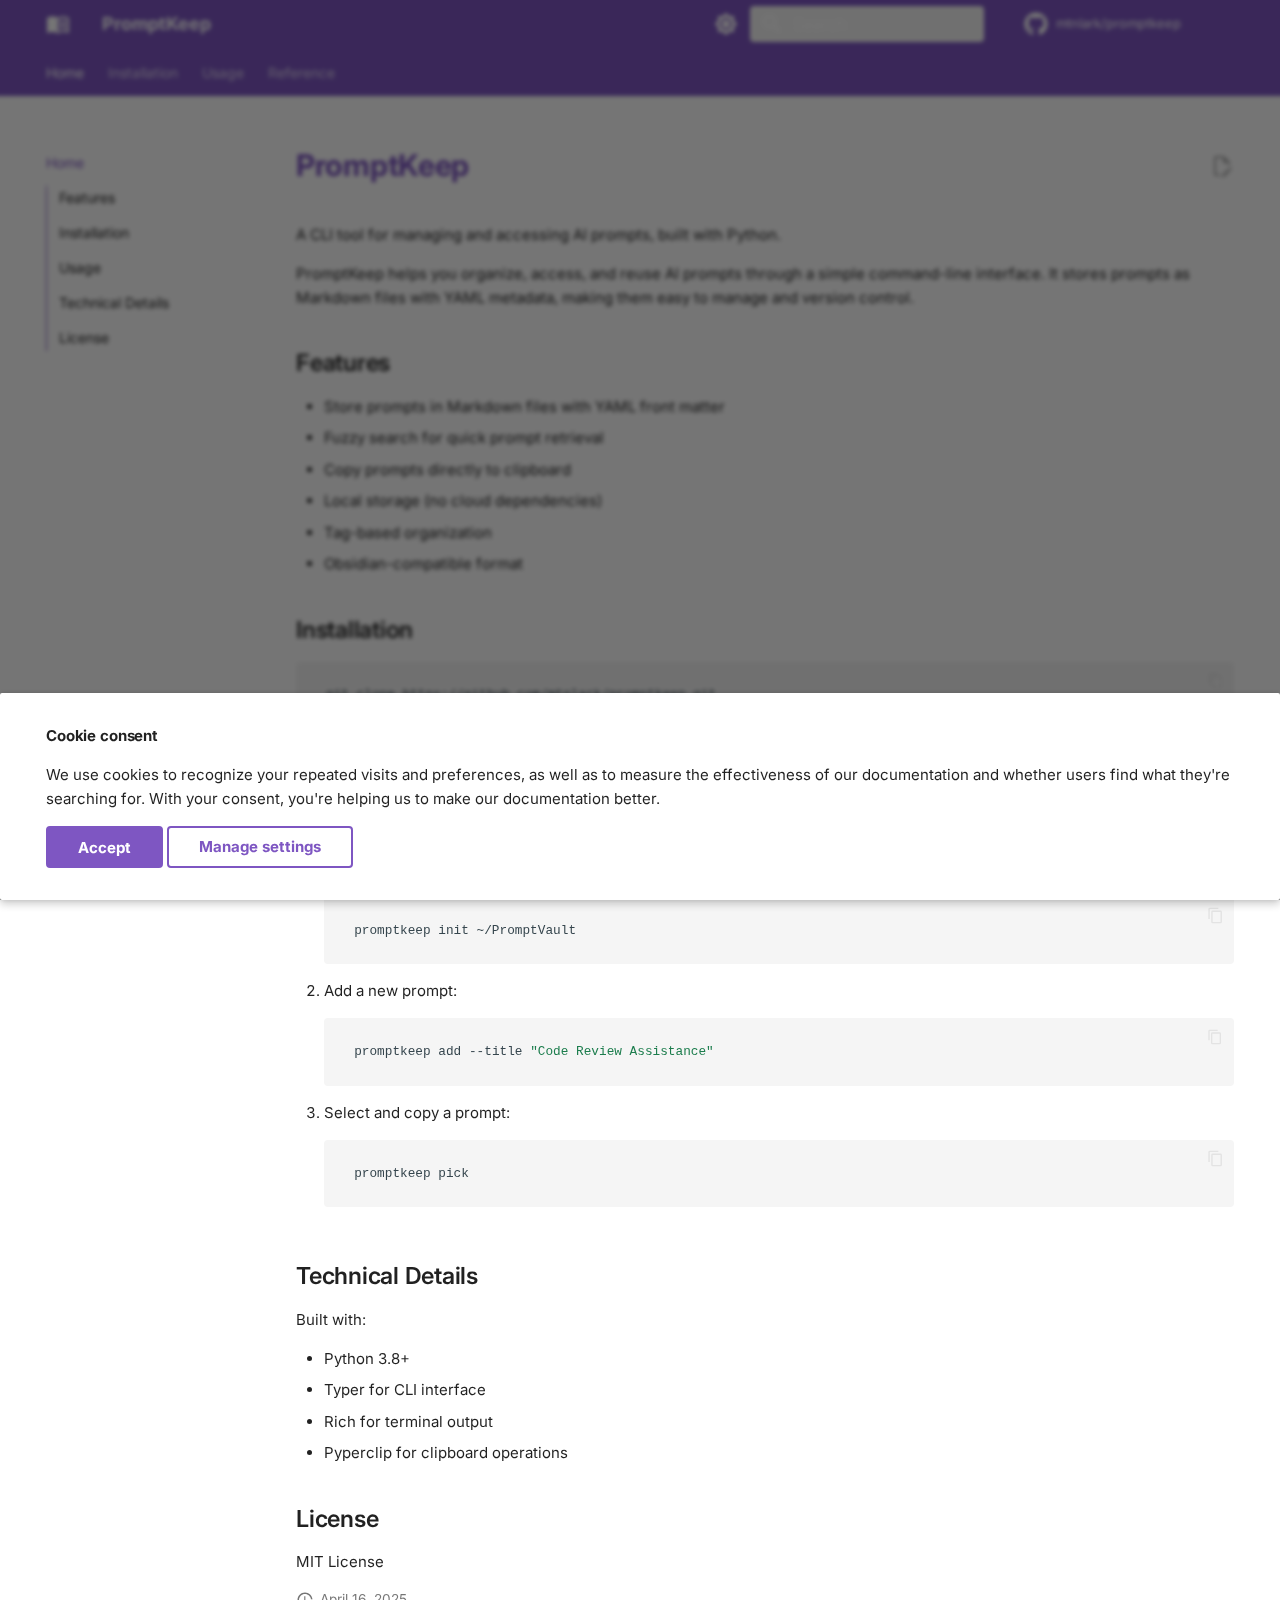
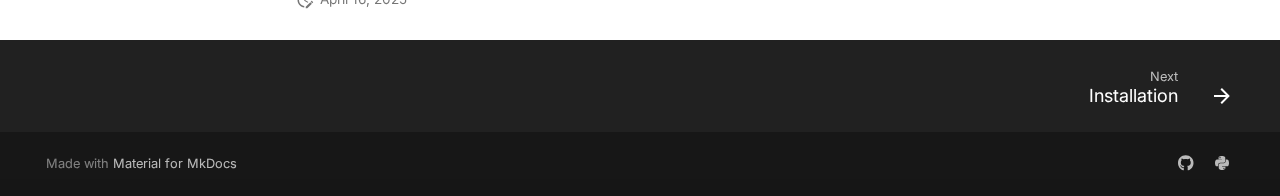
==== commit c322909d: "Deployed e401892 with MkDocs version: 1.6.1" ====
--- a/index.html
+++ b/index.html
@@ -43,16 +43,28 @@
         
         
         <link rel="preconnect" href="https://fonts.gstatic.com" crossorigin>
-        <link rel="stylesheet" href="https://fonts.googleapis.com/css?family=Roboto:300,300i,400,400i,700,700i%7CRoboto+Mono:400,400i,700,700i&display=fallback">
-        <style>:root{--md-text-font:"Roboto";--md-code-font:"Roboto Mono"}</style>
+        <link rel="stylesheet" href="https://fonts.googleapis.com/css?family=Inter:300,300i,400,400i,700,700i%7CJetBrains+Mono:400,400i,700,700i&display=fallback">
+        <style>:root{--md-text-font:"Inter";--md-code-font:"JetBrains Mono"}</style>
       
     
     
       <link rel="stylesheet" href="assets/_mkdocstrings.css">
     
+      <link rel="stylesheet" href="stylesheets/extra.css">
+    
     <script>__md_scope=new URL(".",location),__md_hash=e=>[...e].reduce(((e,_)=>(e<<5)-e+_.charCodeAt(0)),0),__md_get=(e,_=localStorage,t=__md_scope)=>JSON.parse(_.getItem(t.pathname+"."+e)),__md_set=(e,_,t=localStorage,a=__md_scope)=>{try{t.setItem(a.pathname+"."+e,JSON.stringify(_))}catch(e){}}</script>
     
       
+  
+
+
+  
+  
+
+<script id="__analytics">function __md_analytics(){function e(){dataLayer.push(arguments)}window.dataLayer=window.dataLayer||[],e("js",new Date),e("config",""),document.addEventListener("DOMContentLoaded",(function(){document.forms.search&&document.forms.search.query.addEventListener("blur",(function(){this.value&&e("event","search",{search_term:this.value})}));document$.subscribe((function(){var t=document.forms.feedback;if(void 0!==t)for(var a of t.querySelectorAll("[type=submit]"))a.addEventListener("click",(function(a){a.preventDefault();var n=document.location.pathname,d=this.getAttribute("data-md-value");e("event","feedback",{page:n,data:d}),t.firstElementChild.disabled=!0;var r=t.querySelector(".md-feedback__note [data-md-value='"+d+"']");r&&(r.hidden=!1)})),t.hidden=!1})),location$.subscribe((function(t){e("config","",{page_path:t.pathname})}))}));var t=document.createElement("script");t.async=!0,t.src="https://www.googletagmanager.com/gtag/js?id=",document.getElementById("__analytics").insertAdjacentElement("afterEnd",t)}</script>
+  
+    <script>if("undefined"!=typeof __md_analytics){var consent=__md_get("__consent");consent&&consent.analytics&&__md_analytics()}</script>
+  
 
     
     
@@ -67,7 +79,7 @@
     
     
     
-    <body dir="ltr" data-md-color-scheme="default" data-md-color-primary="indigo" data-md-color-accent="indigo">
+    <body dir="ltr" data-md-color-scheme="slate" data-md-color-primary="deep-purple" data-md-color-accent="purple">
   
     
     <input class="md-toggle" data-md-toggle="drawer" type="checkbox" id="__drawer" autocomplete="off">
@@ -97,7 +109,7 @@
     <a href="." title="PromptKeep" class="md-header__button md-logo" aria-label="PromptKeep" data-md-component="logo">
       
   
-  <svg xmlns="http://www.w3.org/2000/svg" viewBox="0 0 24 24"><path d="M12 8a3 3 0 0 0 3-3 3 3 0 0 0-3-3 3 3 0 0 0-3 3 3 3 0 0 0 3 3m0 3.54C9.64 9.35 6.5 8 3 8v11c3.5 0 6.64 1.35 9 3.54 2.36-2.19 5.5-3.54 9-3.54V8c-3.5 0-6.64 1.35-9 3.54"/></svg>
+  <svg xmlns="http://www.w3.org/2000/svg" viewBox="0 0 24 24"><path d="M12 21.5c-1.35-.85-3.8-1.5-5.5-1.5-1.65 0-3.35.3-4.75 1.05-.1.05-.15.05-.25.05-.25 0-.5-.25-.5-.5V6c.6-.45 1.25-.75 2-1 1.11-.35 2.33-.5 3.5-.5 1.95 0 4.05.4 5.5 1.5 1.45-1.1 3.55-1.5 5.5-1.5 1.17 0 2.39.15 3.5.5.75.25 1.4.55 2 1v14.6c0 .25-.25.5-.5.5-.1 0-.15 0-.25-.05-1.4-.75-3.1-1.05-4.75-1.05-1.7 0-4.15.65-5.5 1.5M12 8v11.5c1.35-.85 3.8-1.5 5.5-1.5 1.2 0 2.4.15 3.5.5V7c-1.1-.35-2.3-.5-3.5-.5-1.7 0-4.15.65-5.5 1.5m1 3.5c1.11-.68 2.6-1 4.5-1 .91 0 1.76.09 2.5.28V9.23c-.87-.15-1.71-.23-2.5-.23q-2.655 0-4.5.84zm4.5.17c-1.71 0-3.21.26-4.5.79v1.69c1.11-.65 2.6-.99 4.5-.99 1.04 0 1.88.08 2.5.24v-1.5c-.87-.16-1.71-.23-2.5-.23m2.5 2.9c-.87-.16-1.71-.24-2.5-.24-1.83 0-3.33.27-4.5.8v1.69c1.11-.66 2.6-.99 4.5-.99 1.04 0 1.88.08 2.5.24z"/></svg>
 
     </a>
     <label class="md-header__button md-icon" for="__drawer">
@@ -127,20 +139,20 @@
     
     
     
-    <input class="md-option" data-md-color-media="" data-md-color-scheme="default" data-md-color-primary="indigo" data-md-color-accent="indigo"  aria-label="Switch to dark mode"  type="radio" name="__palette" id="__palette_0">
-    
-      <label class="md-header__button md-icon" title="Switch to dark mode" for="__palette_1" hidden>
+    <input class="md-option" data-md-color-media="(prefers-color-scheme: dark)" data-md-color-scheme="slate" data-md-color-primary="deep-purple" data-md-color-accent="purple"  aria-label="Switch to light mode"  type="radio" name="__palette" id="__palette_0">
+    
+      <label class="md-header__button md-icon" title="Switch to light mode" for="__palette_1" hidden>
+        <svg xmlns="http://www.w3.org/2000/svg" viewBox="0 0 24 24"><path d="M12 18c-.89 0-1.74-.2-2.5-.55C11.56 16.5 13 14.42 13 12s-1.44-4.5-3.5-5.45C10.26 6.2 11.11 6 12 6a6 6 0 0 1 6 6 6 6 0 0 1-6 6m8-9.31V4h-4.69L12 .69 8.69 4H4v4.69L.69 12 4 15.31V20h4.69L12 23.31 15.31 20H20v-4.69L23.31 12z"/></svg>
+      </label>
+    
+  
+    
+    
+    
+    <input class="md-option" data-md-color-media="(prefers-color-scheme: light)" data-md-color-scheme="default" data-md-color-primary="deep-purple" data-md-color-accent="purple"  aria-label="Switch to dark mode"  type="radio" name="__palette" id="__palette_1">
+    
+      <label class="md-header__button md-icon" title="Switch to dark mode" for="__palette_0" hidden>
         <svg xmlns="http://www.w3.org/2000/svg" viewBox="0 0 24 24"><path d="M12 8a4 4 0 0 0-4 4 4 4 0 0 0 4 4 4 4 0 0 0 4-4 4 4 0 0 0-4-4m0 10a6 6 0 0 1-6-6 6 6 0 0 1 6-6 6 6 0 0 1 6 6 6 6 0 0 1-6 6m8-9.31V4h-4.69L12 .69 8.69 4H4v4.69L.69 12 4 15.31V20h4.69L12 23.31 15.31 20H20v-4.69L23.31 12z"/></svg>
-      </label>
-    
-  
-    
-    
-    
-    <input class="md-option" data-md-color-media="" data-md-color-scheme="slate" data-md-color-primary="indigo" data-md-color-accent="indigo"  aria-label="Switch to light mode"  type="radio" name="__palette" id="__palette_1">
-    
-      <label class="md-header__button md-icon" title="Switch to light mode" for="__palette_0" hidden>
-        <svg xmlns="http://www.w3.org/2000/svg" viewBox="0 0 24 24"><path d="M12 18c-.89 0-1.74-.2-2.5-.55C11.56 16.5 13 14.42 13 12s-1.44-4.5-3.5-5.45C10.26 6.2 11.11 6 12 6a6 6 0 0 1 6 6 6 6 0 0 1-6 6m8-9.31V4h-4.69L12 .69 8.69 4H4v4.69L.69 12 4 15.31V20h4.69L12 23.31 15.31 20H20v-4.69L23.31 12z"/></svg>
       </label>
     
   
@@ -331,7 +343,7 @@
     <a href="." title="PromptKeep" class="md-nav__button md-logo" aria-label="PromptKeep" data-md-component="logo">
       
   
-  <svg xmlns="http://www.w3.org/2000/svg" viewBox="0 0 24 24"><path d="M12 8a3 3 0 0 0 3-3 3 3 0 0 0-3-3 3 3 0 0 0-3 3 3 3 0 0 0 3 3m0 3.54C9.64 9.35 6.5 8 3 8v11c3.5 0 6.64 1.35 9 3.54 2.36-2.19 5.5-3.54 9-3.54V8c-3.5 0-6.64 1.35-9 3.54"/></svg>
+  <svg xmlns="http://www.w3.org/2000/svg" viewBox="0 0 24 24"><path d="M12 21.5c-1.35-.85-3.8-1.5-5.5-1.5-1.65 0-3.35.3-4.75 1.05-.1.05-.15.05-.25.05-.25 0-.5-.25-.5-.5V6c.6-.45 1.25-.75 2-1 1.11-.35 2.33-.5 3.5-.5 1.95 0 4.05.4 5.5 1.5 1.45-1.1 3.55-1.5 5.5-1.5 1.17 0 2.39.15 3.5.5.75.25 1.4.55 2 1v14.6c0 .25-.25.5-.5.5-.1 0-.15 0-.25-.05-1.4-.75-3.1-1.05-4.75-1.05-1.7 0-4.15.65-5.5 1.5M12 8v11.5c1.35-.85 3.8-1.5 5.5-1.5 1.2 0 2.4.15 3.5.5V7c-1.1-.35-2.3-.5-3.5-.5-1.7 0-4.15.65-5.5 1.5m1 3.5c1.11-.68 2.6-1 4.5-1 .91 0 1.76.09 2.5.28V9.23c-.87-.15-1.71-.23-2.5-.23q-2.655 0-4.5.84zm4.5.17c-1.71 0-3.21.26-4.5.79v1.69c1.11-.65 2.6-.99 4.5-.99 1.04 0 1.88.08 2.5.24v-1.5c-.87-.16-1.71-.23-2.5-.23m2.5 2.9c-.87-.16-1.71-.24-2.5-.24-1.83 0-3.33.27-4.5.8v1.69c1.11-.66 2.6-.99 4.5-.99 1.04 0 1.88.08 2.5.24z"/></svg>
 
     </a>
     PromptKeep
@@ -563,34 +575,36 @@
 <li>Obsidian-compatible format</li>
 </ul>
 <h2 id="installation">Installation<a class="headerlink" href="#installation" title="Permanent link">&para;</a></h2>
-<div class="highlight"><pre><span></span><code>git<span class="w"> </span>clone<span class="w"> </span>https://github.com/mtnlark/promptkeep.git
-<span class="nb">cd</span><span class="w"> </span>promptkeep
-pip<span class="w"> </span>install<span class="w"> </span>-e<span class="w"> </span>.
-</code></pre></div>
+<div class="language-bash highlight"><pre><span></span><code><span id="__span-0-1"><a id="__codelineno-0-1" name="__codelineno-0-1" href="#__codelineno-0-1"></a>git<span class="w"> </span>clone<span class="w"> </span>https://github.com/mtnlark/promptkeep.git
+</span><span id="__span-0-2"><a id="__codelineno-0-2" name="__codelineno-0-2" href="#__codelineno-0-2"></a><span class="nb">cd</span><span class="w"> </span>promptkeep
+</span><span id="__span-0-3"><a id="__codelineno-0-3" name="__codelineno-0-3" href="#__codelineno-0-3"></a>pip<span class="w"> </span>install<span class="w"> </span>-e<span class="w"> </span>.
+</span></code></pre></div>
 <h2 id="usage">Usage<a class="headerlink" href="#usage" title="Permanent link">&para;</a></h2>
 <ol>
 <li>
 <p>Initialize a prompt vault:
-<div class="highlight"><pre><span></span><code>promptkeep<span class="w"> </span>init<span class="w"> </span>~/PromptVault
-</code></pre></div></p>
+<div class="language-bash highlight"><pre><span></span><code><span id="__span-1-1"><a id="__codelineno-1-1" name="__codelineno-1-1" href="#__codelineno-1-1"></a>promptkeep<span class="w"> </span>init<span class="w"> </span>~/PromptVault
+</span></code></pre></div></p>
 </li>
 <li>
 <p>Add a new prompt:
-<div class="highlight"><pre><span></span><code>promptkeep<span class="w"> </span>add<span class="w"> </span>--title<span class="w"> </span><span class="s2">&quot;Code Review Assistance&quot;</span>
-</code></pre></div></p>
+<div class="language-bash highlight"><pre><span></span><code><span id="__span-2-1"><a id="__codelineno-2-1" name="__codelineno-2-1" href="#__codelineno-2-1"></a>promptkeep<span class="w"> </span>add<span class="w"> </span>--title<span class="w"> </span><span class="s2">&quot;Code Review Assistance&quot;</span>
+</span></code></pre></div></p>
 </li>
 <li>
 <p>Select and copy a prompt:
-<div class="highlight"><pre><span></span><code>promptkeep<span class="w"> </span>pick
-</code></pre></div></p>
+<div class="language-bash highlight"><pre><span></span><code><span id="__span-3-1"><a id="__codelineno-3-1" name="__codelineno-3-1" href="#__codelineno-3-1"></a>promptkeep<span class="w"> </span>pick
+</span></code></pre></div></p>
 </li>
 </ol>
 <h2 id="technical-details">Technical Details<a class="headerlink" href="#technical-details" title="Permanent link">&para;</a></h2>
-<p>Built with:
-- Python 3.8+
-- Typer for CLI interface
-- Rich for terminal output
-- Pyperclip for clipboard operations</p>
+<p>Built with:</p>
+<ul>
+<li>Python 3.8+</li>
+<li>Typer for CLI interface</li>
+<li>Rich for terminal output</li>
+<li>Pyperclip for clipboard operations</li>
+</ul>
 <h2 id="license">License<a class="headerlink" href="#license" title="Permanent link">&para;</a></h2>
 <p>MIT License</p>
 
@@ -623,6 +637,8 @@
   </aside>
 
 
+  
+
 
 
 
@@ -645,6 +661,30 @@
       </main>
       
         <footer class="md-footer">
+  
+    
+      
+      <nav class="md-footer__inner md-grid" aria-label="Footer" >
+        
+        
+          
+          <a href="installation/" class="md-footer__link md-footer__link--next" aria-label="Next: Installation">
+            <div class="md-footer__title">
+              <span class="md-footer__direction">
+                Next
+              </span>
+              <div class="md-ellipsis">
+                Installation
+              </div>
+            </div>
+            <div class="md-footer__button md-icon">
+              
+              <svg xmlns="http://www.w3.org/2000/svg" viewBox="0 0 24 24"><path d="M4 11v2h12l-5.5 5.5 1.42 1.42L19.84 12l-7.92-7.92L10.5 5.5 16 11z"/></svg>
+            </div>
+          </a>
+        
+      </nav>
+    
   
   <div class="md-footer-meta md-typeset">
     <div class="md-footer-meta__inner md-grid">
@@ -694,9 +734,84 @@
     </div>
     
     
-    
-      
-      <script id="__config" type="application/json">{"base": ".", "features": ["navigation.tabs", "navigation.sections", "navigation.expand", "navigation.top", "search.highlight", "search.suggest", "search.share", "toc.integrate", "content.tabs.link", "content.code.annotate", "content.code.copy", "content.action.edit"], "search": "assets/javascripts/workers/search.f8cc74c7.min.js", "tags": null, "translations": {"clipboard.copied": "Copied to clipboard", "clipboard.copy": "Copy to clipboard", "search.result.more.one": "1 more on this page", "search.result.more.other": "# more on this page", "search.result.none": "No matching documents", "search.result.one": "1 matching document", "search.result.other": "# matching documents", "search.result.placeholder": "Type to start searching", "search.result.term.missing": "Missing", "select.version": "Select version"}, "version": {"provider": "mike"}}</script>
+      <div class="md-consent" data-md-component="consent" id="__consent" hidden>
+        <div class="md-consent__overlay"></div>
+        <aside class="md-consent__inner">
+          <form class="md-consent__form md-grid md-typeset" name="consent">
+            
+
+
+  
+
+
+<h4>Cookie consent</h4>
+<p>We use cookies to recognize your repeated visits and preferences, as well as to measure the effectiveness of our documentation and whether users find what they're searching for. With your consent, you're helping us to make our documentation better.</p>
+<input class="md-toggle" type="checkbox" id="__settings" >
+<div class="md-consent__settings">
+  <ul class="task-list">
+    
+    
+      
+        
+  
+  
+    
+    
+  
+  <li class="task-list-item">
+    <label class="task-list-control">
+      <input type="checkbox" name="analytics" checked>
+      <span class="task-list-indicator"></span>
+      Google Analytics
+    </label>
+  </li>
+
+      
+    
+    
+      
+        
+  
+  
+    
+    
+  
+  <li class="task-list-item">
+    <label class="task-list-control">
+      <input type="checkbox" name="github" checked>
+      <span class="task-list-indicator"></span>
+      GitHub
+    </label>
+  </li>
+
+      
+    
+    
+  </ul>
+</div>
+<div class="md-consent__controls">
+  
+    
+      <button class="md-button md-button--primary">Accept</button>
+    
+    
+    
+  
+    
+    
+    
+      <label class="md-button" for="__settings">Manage settings</label>
+    
+  
+</div>
+          </form>
+        </aside>
+      </div>
+      <script>var consent=__md_get("__consent");if(consent)for(var input of document.forms.consent.elements)input.name&&(input.checked=consent[input.name]||!1);else"file:"!==location.protocol&&setTimeout((function(){document.querySelector("[data-md-component=consent]").hidden=!1}),250);var form=document.forms.consent;for(var action of["submit","reset"])form.addEventListener(action,(function(e){if(e.preventDefault(),"reset"===e.type)for(var n of document.forms.consent.elements)n.name&&(n.checked=!1);__md_set("__consent",Object.fromEntries(Array.from(new FormData(form).keys()).map((function(e){return[e,!0]})))),location.hash="",location.reload()}))</script>
+    
+    
+      
+      <script id="__config" type="application/json">{"base": ".", "features": ["navigation.tabs", "navigation.sections", "navigation.expand", "navigation.top", "navigation.tracking", "navigation.indexes", "navigation.instant", "navigation.footer", "search.highlight", "search.suggest", "search.share", "toc.integrate", "content.tabs.link", "content.code.annotate", "content.code.copy", "content.action.edit", "header.autohide"], "search": "assets/javascripts/workers/search.f8cc74c7.min.js", "tags": null, "translations": {"clipboard.copied": "Copied to clipboard", "clipboard.copy": "Copy to clipboard", "search.result.more.one": "1 more on this page", "search.result.more.other": "# more on this page", "search.result.none": "No matching documents", "search.result.one": "1 matching document", "search.result.other": "# matching documents", "search.result.placeholder": "Type to start searching", "search.result.term.missing": "Missing", "select.version": "Select version"}, "version": {"provider": "mike"}}</script>
     
     
       <script src="assets/javascripts/bundle.c8b220af.min.js"></script>
--- a/stylesheets/extra.css
+++ b/stylesheets/extra.css
@@ -0,0 +1,108 @@
+/* Better typography */
+:root {
+    --md-text-font: "Inter";
+    --md-code-font: "Fira Code Nerd Font";
+}
+
+/* Improve readability */
+.md-typeset {
+    font-size: 0.75rem;
+    line-height: 1.6;
+}
+
+.md-typeset h1 {
+    font-weight: 700;
+    color: var(--md-primary-fg-color);
+}
+
+.md-typeset h2 {
+    font-weight: 600;
+}
+
+/* Better code blocks */
+.highlight {
+    background-color: var(--md-code-bg-color);
+    border-radius: 4px;
+}
+
+.highlight pre {
+    padding: 1em;
+}
+
+/* Improved admonitions */
+.md-typeset .admonition,
+.md-typeset details {
+    border-width: 0;
+    border-left-width: 4px;
+    border-radius: 4px;
+}
+
+/* Better navigation */
+.md-nav {
+    font-size: 0.7rem;
+}
+
+.md-nav__title {
+    font-weight: 700;
+}
+
+.md-nav__link {
+    padding: 0.2rem 0;
+}
+
+/* Smooth transitions */
+.md-nav__link,
+.md-typeset a,
+.md-header__button {
+    transition: all 0.2s ease-in-out;
+}
+
+/* Better tables */
+.md-typeset table:not([class]) {
+    border-radius: 4px;
+    box-shadow: var(--md-shadow-z1);
+}
+
+.md-typeset table:not([class]) th {
+    background-color: var(--md-primary-fg-color);
+    color: var(--md-primary-bg-color);
+}
+
+/* Custom scrollbar for dark mode */
+[data-md-color-scheme="slate"] {
+    --md-code-bg-color: hsla(232, 15%, 15%, 1);
+    --md-code-fg-color: hsla(232, 18%, 86%, 1);
+}
+
+[data-md-color-scheme="slate"] ::-webkit-scrollbar-thumb {
+    background-color: hsla(232, 15%, 30%, 0.8);
+}
+
+[data-md-color-scheme="slate"] ::-webkit-scrollbar-track {
+    background-color: hsla(232, 15%, 15%, 0.8);
+}
+
+/* Better buttons */
+.md-typeset .md-button {
+    border-radius: 4px;
+    transition: all 0.2s ease-in-out;
+}
+
+.md-typeset .md-button:hover {
+    transform: translateY(-1px);
+    box-shadow: var(--md-shadow-z2);
+}
+
+/* Improved search */
+.md-search__form {
+    border-radius: 4px;
+    background-color: var(--md-code-bg-color);
+}
+
+/* Better mobile experience */
+@media screen and (max-width: 76.1875em) {
+    .md-nav--primary .md-nav__title {
+        background-color: var(--md-primary-fg-color);
+        color: var(--md-primary-bg-color);
+    }
+}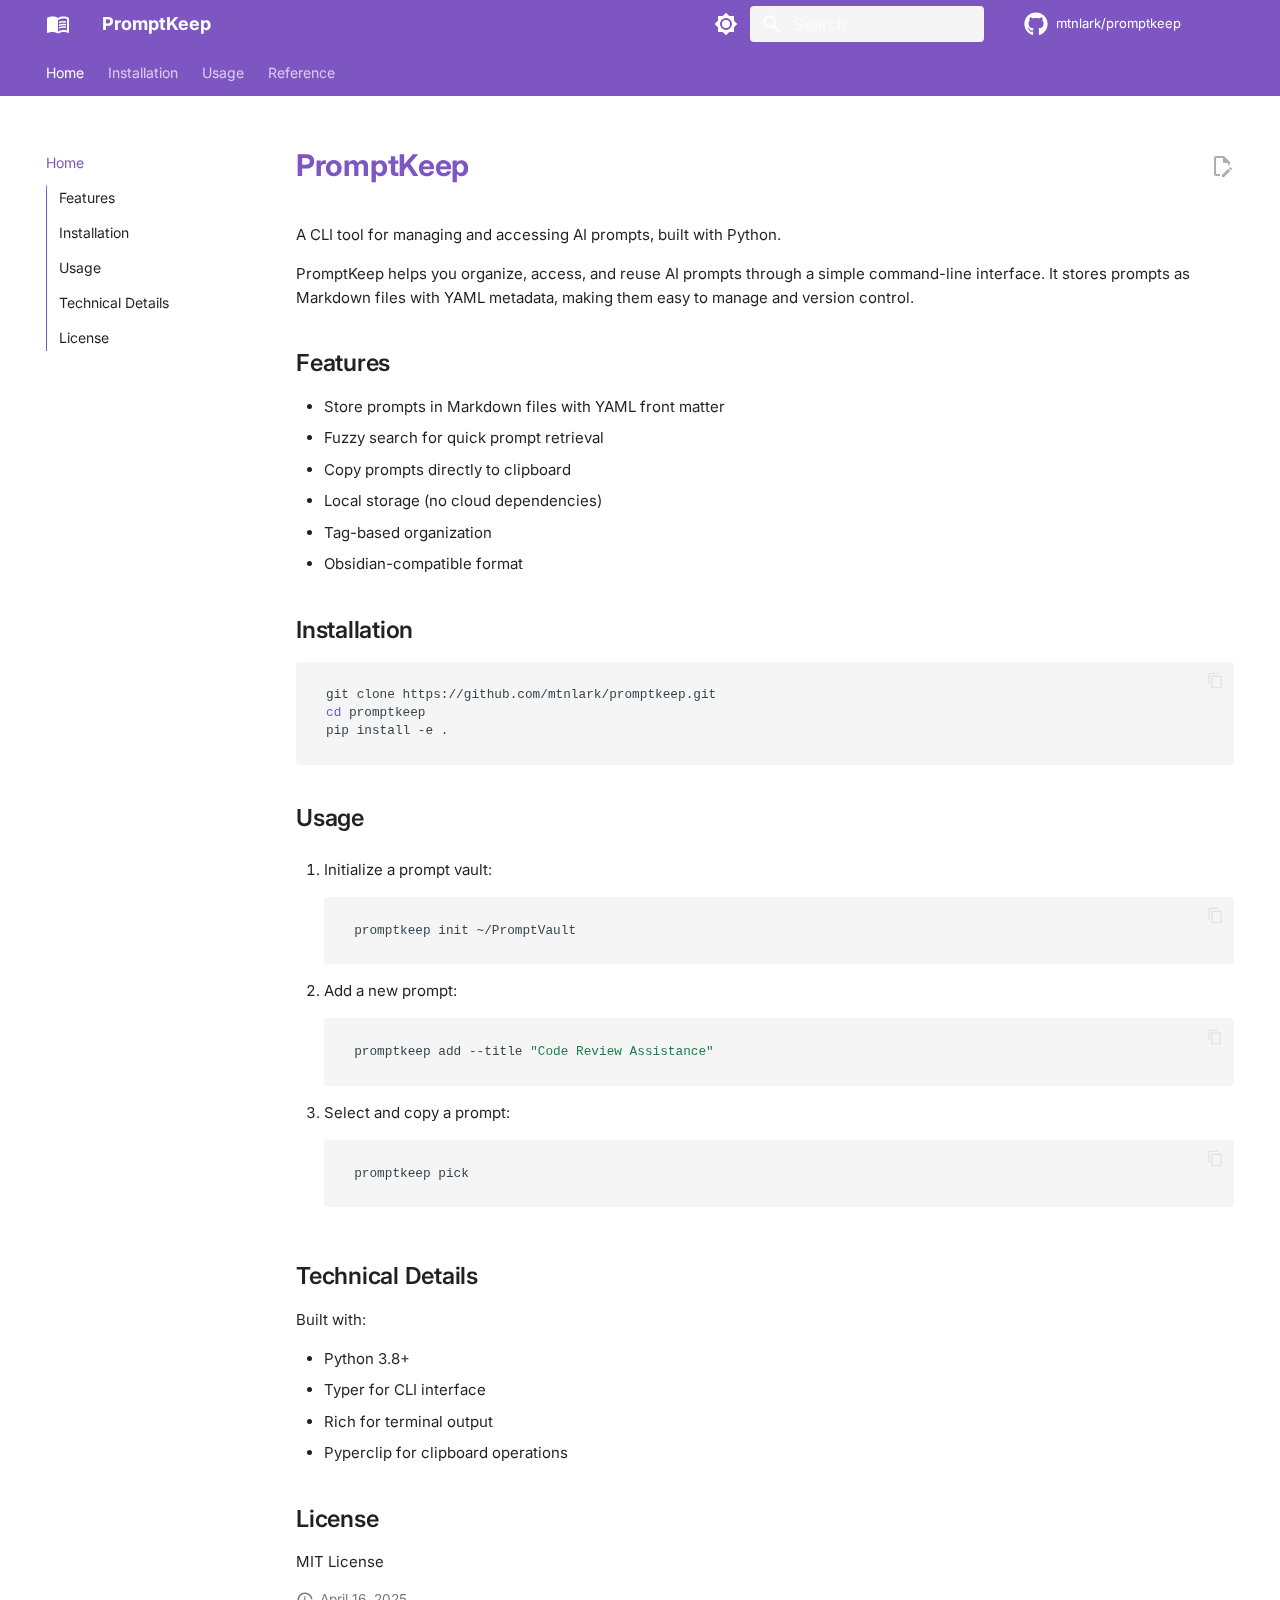
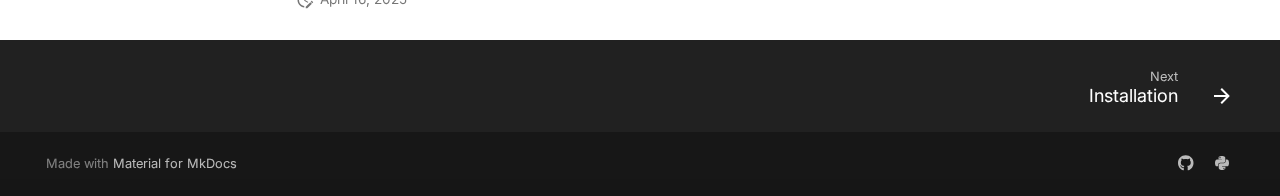
==== commit de46c0ac: "Deployed e401892 with MkDocs version: 1.6.1" ====
--- a/index.html
+++ b/index.html
@@ -55,16 +55,6 @@
     <script>__md_scope=new URL(".",location),__md_hash=e=>[...e].reduce(((e,_)=>(e<<5)-e+_.charCodeAt(0)),0),__md_get=(e,_=localStorage,t=__md_scope)=>JSON.parse(_.getItem(t.pathname+"."+e)),__md_set=(e,_,t=localStorage,a=__md_scope)=>{try{t.setItem(a.pathname+"."+e,JSON.stringify(_))}catch(e){}}</script>
     
       
-  
-
-
-  
-  
-
-<script id="__analytics">function __md_analytics(){function e(){dataLayer.push(arguments)}window.dataLayer=window.dataLayer||[],e("js",new Date),e("config",""),document.addEventListener("DOMContentLoaded",(function(){document.forms.search&&document.forms.search.query.addEventListener("blur",(function(){this.value&&e("event","search",{search_term:this.value})}));document$.subscribe((function(){var t=document.forms.feedback;if(void 0!==t)for(var a of t.querySelectorAll("[type=submit]"))a.addEventListener("click",(function(a){a.preventDefault();var n=document.location.pathname,d=this.getAttribute("data-md-value");e("event","feedback",{page:n,data:d}),t.firstElementChild.disabled=!0;var r=t.querySelector(".md-feedback__note [data-md-value='"+d+"']");r&&(r.hidden=!1)})),t.hidden=!1})),location$.subscribe((function(t){e("config","",{page_path:t.pathname})}))}));var t=document.createElement("script");t.async=!0,t.src="https://www.googletagmanager.com/gtag/js?id=",document.getElementById("__analytics").insertAdjacentElement("afterEnd",t)}</script>
-  
-    <script>if("undefined"!=typeof __md_analytics){var consent=__md_get("__consent");consent&&consent.analytics&&__md_analytics()}</script>
-  
 
     
     
@@ -637,8 +627,6 @@
   </aside>
 
 
-  
-
 
 
 
@@ -734,81 +722,6 @@
     </div>
     
     
-      <div class="md-consent" data-md-component="consent" id="__consent" hidden>
-        <div class="md-consent__overlay"></div>
-        <aside class="md-consent__inner">
-          <form class="md-consent__form md-grid md-typeset" name="consent">
-            
-
-
-  
-
-
-<h4>Cookie consent</h4>
-<p>We use cookies to recognize your repeated visits and preferences, as well as to measure the effectiveness of our documentation and whether users find what they're searching for. With your consent, you're helping us to make our documentation better.</p>
-<input class="md-toggle" type="checkbox" id="__settings" >
-<div class="md-consent__settings">
-  <ul class="task-list">
-    
-    
-      
-        
-  
-  
-    
-    
-  
-  <li class="task-list-item">
-    <label class="task-list-control">
-      <input type="checkbox" name="analytics" checked>
-      <span class="task-list-indicator"></span>
-      Google Analytics
-    </label>
-  </li>
-
-      
-    
-    
-      
-        
-  
-  
-    
-    
-  
-  <li class="task-list-item">
-    <label class="task-list-control">
-      <input type="checkbox" name="github" checked>
-      <span class="task-list-indicator"></span>
-      GitHub
-    </label>
-  </li>
-
-      
-    
-    
-  </ul>
-</div>
-<div class="md-consent__controls">
-  
-    
-      <button class="md-button md-button--primary">Accept</button>
-    
-    
-    
-  
-    
-    
-    
-      <label class="md-button" for="__settings">Manage settings</label>
-    
-  
-</div>
-          </form>
-        </aside>
-      </div>
-      <script>var consent=__md_get("__consent");if(consent)for(var input of document.forms.consent.elements)input.name&&(input.checked=consent[input.name]||!1);else"file:"!==location.protocol&&setTimeout((function(){document.querySelector("[data-md-component=consent]").hidden=!1}),250);var form=document.forms.consent;for(var action of["submit","reset"])form.addEventListener(action,(function(e){if(e.preventDefault(),"reset"===e.type)for(var n of document.forms.consent.elements)n.name&&(n.checked=!1);__md_set("__consent",Object.fromEntries(Array.from(new FormData(form).keys()).map((function(e){return[e,!0]})))),location.hash="",location.reload()}))</script>
-    
     
       
       <script id="__config" type="application/json">{"base": ".", "features": ["navigation.tabs", "navigation.sections", "navigation.expand", "navigation.top", "navigation.tracking", "navigation.indexes", "navigation.instant", "navigation.footer", "search.highlight", "search.suggest", "search.share", "toc.integrate", "content.tabs.link", "content.code.annotate", "content.code.copy", "content.action.edit", "header.autohide"], "search": "assets/javascripts/workers/search.f8cc74c7.min.js", "tags": null, "translations": {"clipboard.copied": "Copied to clipboard", "clipboard.copy": "Copy to clipboard", "search.result.more.one": "1 more on this page", "search.result.more.other": "# more on this page", "search.result.none": "No matching documents", "search.result.one": "1 matching document", "search.result.other": "# matching documents", "search.result.placeholder": "Type to start searching", "search.result.term.missing": "Missing", "select.version": "Select version"}, "version": {"provider": "mike"}}</script>
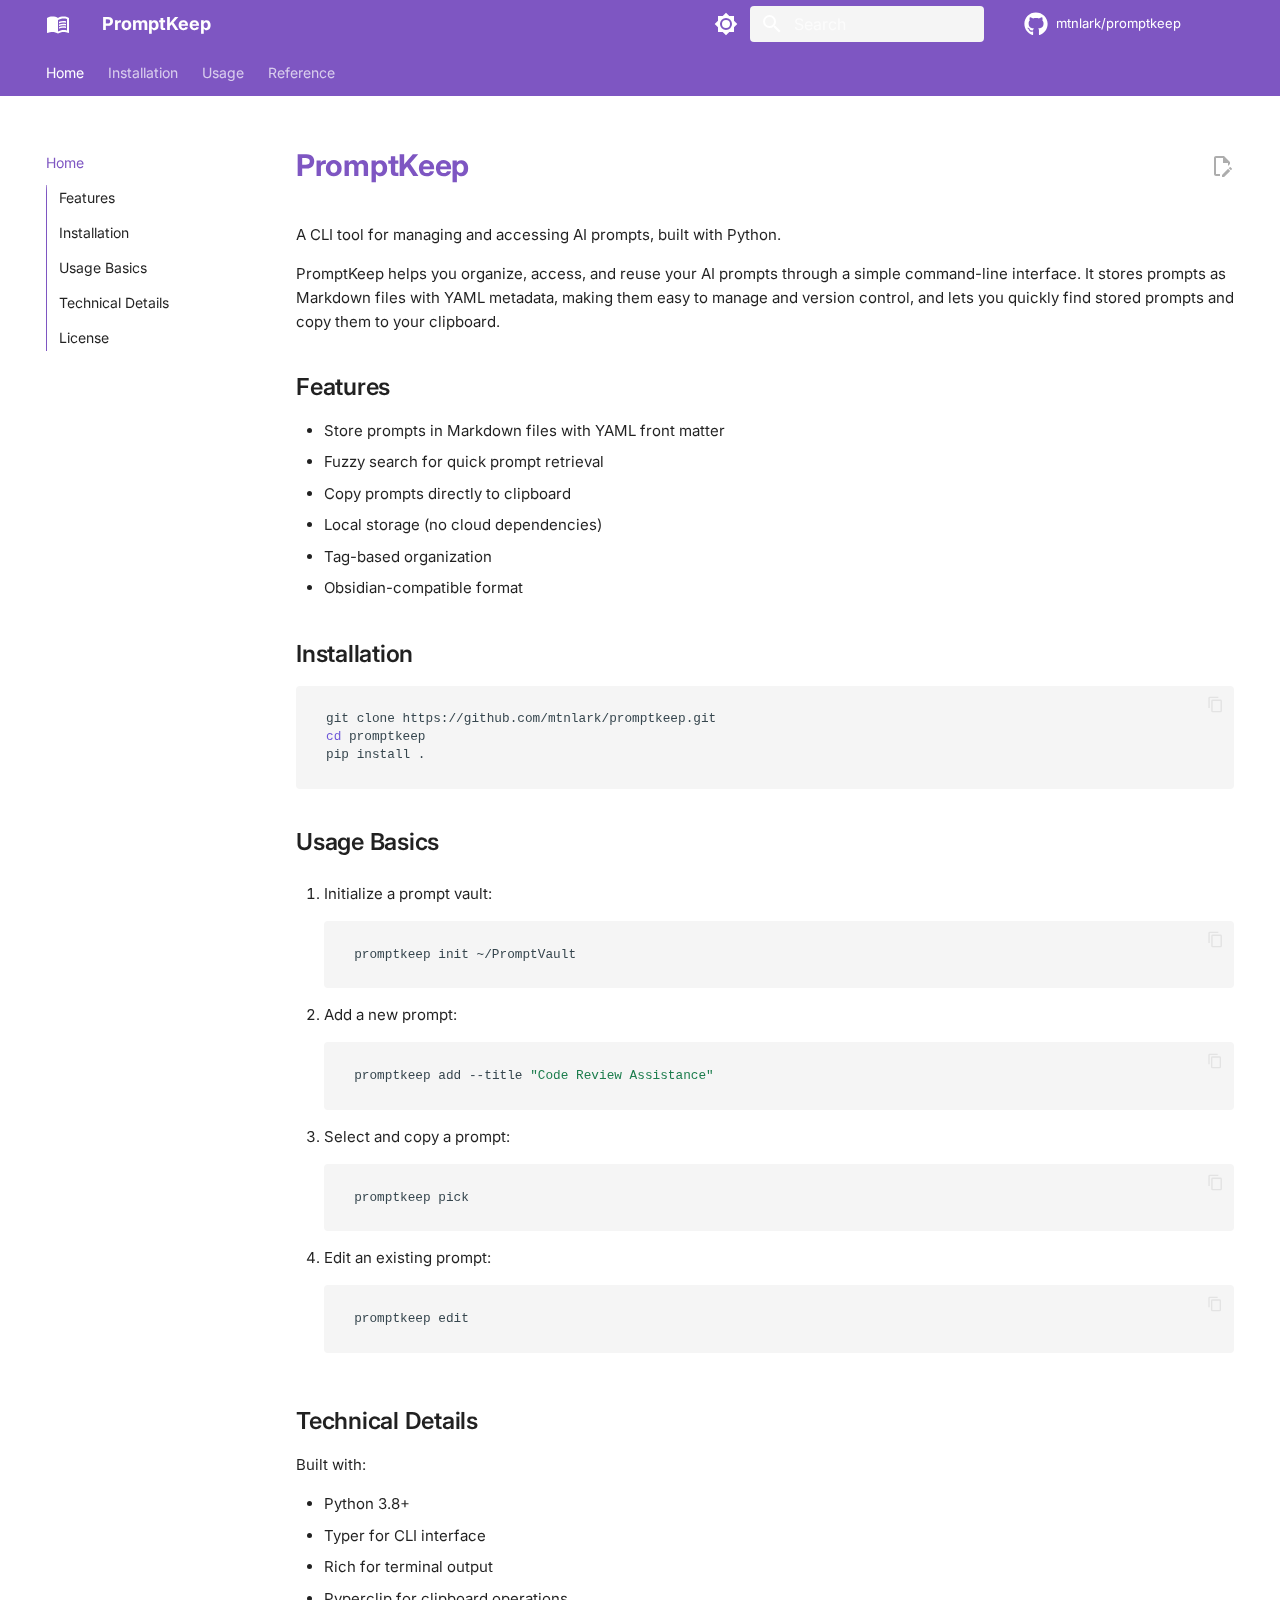
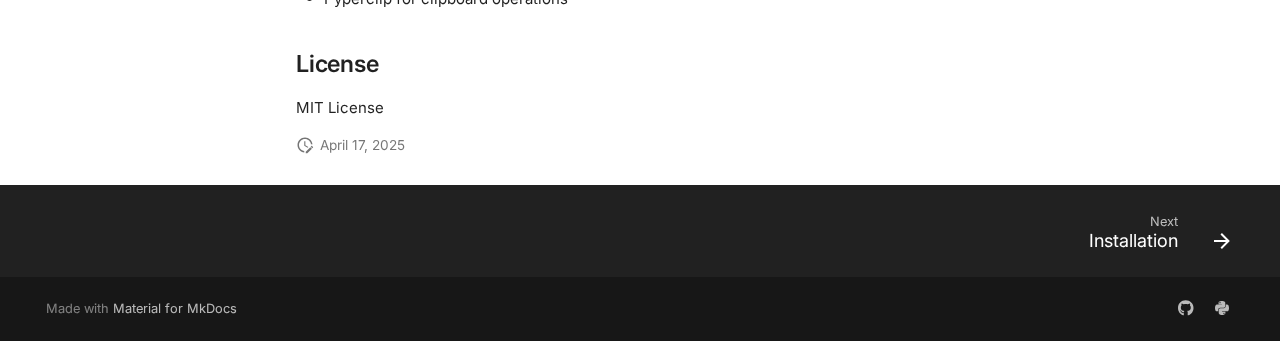
==== commit 23a591ea: "Deployed 62f4b17 with MkDocs version: 1.6.1" ====
--- a/index.html
+++ b/index.html
@@ -428,9 +428,9 @@
 </li>
       
         <li class="md-nav__item">
-  <a href="#usage" class="md-nav__link">
+  <a href="#usage-basics" class="md-nav__link">
     <span class="md-ellipsis">
-      Usage
+      Usage Basics
     </span>
   </a>
   
@@ -554,7 +554,7 @@
 
 <h1 id="promptkeep">PromptKeep<a class="headerlink" href="#promptkeep" title="Permanent link">&para;</a></h1>
 <p>A CLI tool for managing and accessing AI prompts, built with Python.</p>
-<p>PromptKeep helps you organize, access, and reuse AI prompts through a simple command-line interface. It stores prompts as Markdown files with YAML metadata, making them easy to manage and version control.</p>
+<p>PromptKeep helps you organize, access, and reuse your AI prompts through a simple command-line interface. It stores prompts as Markdown files with YAML metadata, making them easy to manage and version control, and lets you quickly find stored prompts and copy them to your clipboard.</p>
 <h2 id="features">Features<a class="headerlink" href="#features" title="Permanent link">&para;</a></h2>
 <ul>
 <li>Store prompts in Markdown files with YAML front matter</li>
@@ -567,9 +567,9 @@
 <h2 id="installation">Installation<a class="headerlink" href="#installation" title="Permanent link">&para;</a></h2>
 <div class="language-bash highlight"><pre><span></span><code><span id="__span-0-1"><a id="__codelineno-0-1" name="__codelineno-0-1" href="#__codelineno-0-1"></a>git<span class="w"> </span>clone<span class="w"> </span>https://github.com/mtnlark/promptkeep.git
 </span><span id="__span-0-2"><a id="__codelineno-0-2" name="__codelineno-0-2" href="#__codelineno-0-2"></a><span class="nb">cd</span><span class="w"> </span>promptkeep
-</span><span id="__span-0-3"><a id="__codelineno-0-3" name="__codelineno-0-3" href="#__codelineno-0-3"></a>pip<span class="w"> </span>install<span class="w"> </span>-e<span class="w"> </span>.
+</span><span id="__span-0-3"><a id="__codelineno-0-3" name="__codelineno-0-3" href="#__codelineno-0-3"></a>pip<span class="w"> </span>install<span class="w"> </span>.
 </span></code></pre></div>
-<h2 id="usage">Usage<a class="headerlink" href="#usage" title="Permanent link">&para;</a></h2>
+<h2 id="usage-basics">Usage Basics<a class="headerlink" href="#usage-basics" title="Permanent link">&para;</a></h2>
 <ol>
 <li>
 <p>Initialize a prompt vault:
@@ -584,6 +584,11 @@
 <li>
 <p>Select and copy a prompt:
 <div class="language-bash highlight"><pre><span></span><code><span id="__span-3-1"><a id="__codelineno-3-1" name="__codelineno-3-1" href="#__codelineno-3-1"></a>promptkeep<span class="w"> </span>pick
+</span></code></pre></div></p>
+</li>
+<li>
+<p>Edit an existing prompt:
+<div class="language-bash highlight"><pre><span></span><code><span id="__span-4-1"><a id="__codelineno-4-1" name="__codelineno-4-1" href="#__codelineno-4-1"></a>promptkeep<span class="w"> </span>edit
 </span></code></pre></div></p>
 </li>
 </ol>
@@ -617,7 +622,7 @@
     <span class="md-icon" title="Last update">
       <svg xmlns="http://www.w3.org/2000/svg" viewBox="0 0 24 24"><path d="M21 13.1c-.1 0-.3.1-.4.2l-1 1 2.1 2.1 1-1c.2-.2.2-.6 0-.8l-1.3-1.3c-.1-.1-.2-.2-.4-.2m-1.9 1.8-6.1 6V23h2.1l6.1-6.1zM12.5 7v5.2l4 2.4-1 1L11 13V7zM11 21.9c-5.1-.5-9-4.8-9-9.9C2 6.5 6.5 2 12 2c5.3 0 9.6 4.1 10 9.3-.3-.1-.6-.2-1-.2s-.7.1-1 .2C19.6 7.2 16.2 4 12 4c-4.4 0-8 3.6-8 8 0 4.1 3.1 7.5 7.1 7.9l-.1.2z"/></svg>
     </span>
-    <span class="git-revision-date-localized-plugin git-revision-date-localized-plugin-date" title="April 16, 2025 12:26:15">April 16, 2025</span>
+    <span class="git-revision-date-localized-plugin git-revision-date-localized-plugin-date" title="April 17, 2025 20:20:47">April 17, 2025</span>
   </span>
 
     
--- a/stylesheets/extra.css
+++ b/stylesheets/extra.css
@@ -1,10 +1,9 @@
-/* Better typography */
+/* Typography */
 :root {
     --md-text-font: "Inter";
     --md-code-font: "Fira Code Nerd Font";
 }
 
-/* Improve readability */
 .md-typeset {
     font-size: 0.75rem;
     line-height: 1.6;
@@ -19,7 +18,7 @@
     font-weight: 600;
 }
 
-/* Better code blocks */
+/* Code blocks */
 .highlight {
     background-color: var(--md-code-bg-color);
     border-radius: 4px;
@@ -29,7 +28,7 @@
     padding: 1em;
 }
 
-/* Improved admonitions */
+/* Admonitions */
 .md-typeset .admonition,
 .md-typeset details {
     border-width: 0;
@@ -37,7 +36,7 @@
     border-radius: 4px;
 }
 
-/* Better navigation */
+/* Navigation */
 .md-nav {
     font-size: 0.7rem;
 }
@@ -50,14 +49,14 @@
     padding: 0.2rem 0;
 }
 
-/* Smooth transitions */
+/* Transitions */
 .md-nav__link,
 .md-typeset a,
 .md-header__button {
     transition: all 0.2s ease-in-out;
 }
 
-/* Better tables */
+/* Tables */
 .md-typeset table:not([class]) {
     border-radius: 4px;
     box-shadow: var(--md-shadow-z1);
@@ -82,7 +81,7 @@
     background-color: hsla(232, 15%, 15%, 0.8);
 }
 
-/* Better buttons */
+/* Buttons */
 .md-typeset .md-button {
     border-radius: 4px;
     transition: all 0.2s ease-in-out;
@@ -93,7 +92,7 @@
     box-shadow: var(--md-shadow-z2);
 }
 
-/* Improved search */
+/* Search */
 .md-search__form {
     border-radius: 4px;
     background-color: var(--md-code-bg-color);
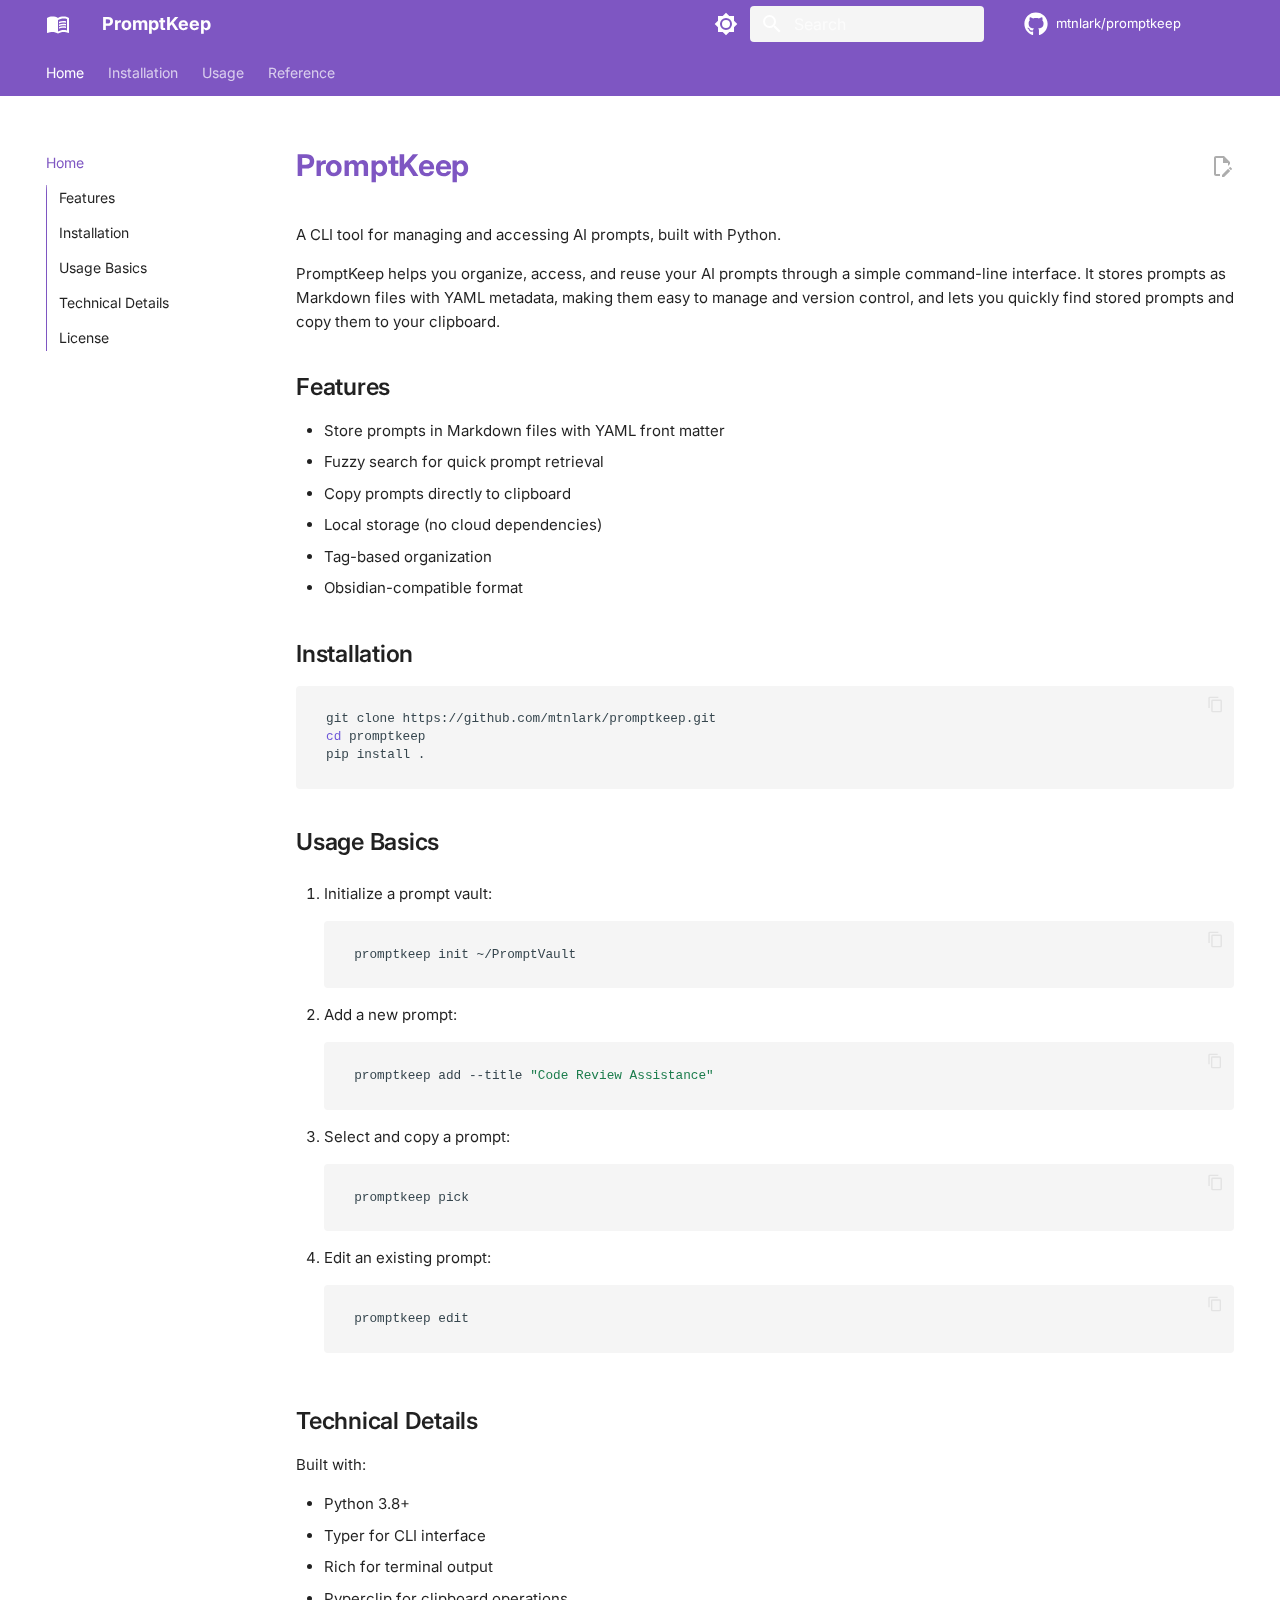
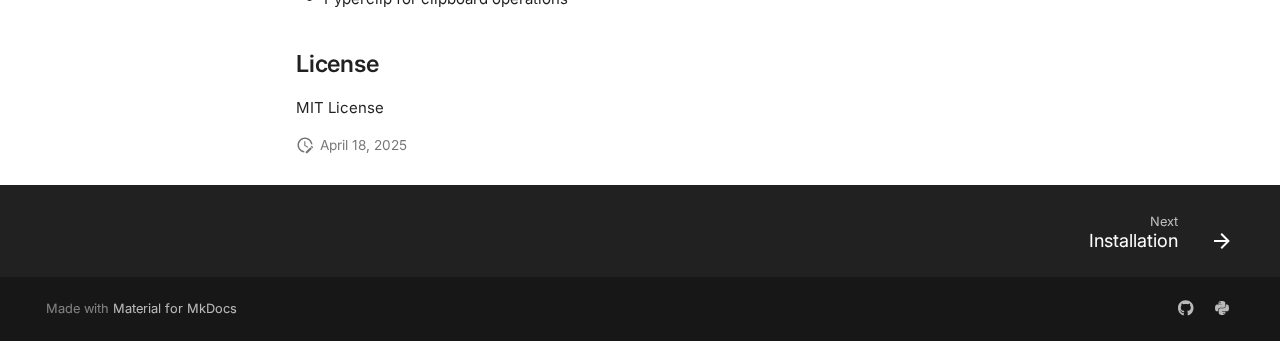
==== commit af86cc9a: "Deployed 6a43526 with MkDocs version: 1.6.1" ====
--- a/index.html
+++ b/index.html
@@ -622,7 +622,7 @@
     <span class="md-icon" title="Last update">
       <svg xmlns="http://www.w3.org/2000/svg" viewBox="0 0 24 24"><path d="M21 13.1c-.1 0-.3.1-.4.2l-1 1 2.1 2.1 1-1c.2-.2.2-.6 0-.8l-1.3-1.3c-.1-.1-.2-.2-.4-.2m-1.9 1.8-6.1 6V23h2.1l6.1-6.1zM12.5 7v5.2l4 2.4-1 1L11 13V7zM11 21.9c-5.1-.5-9-4.8-9-9.9C2 6.5 6.5 2 12 2c5.3 0 9.6 4.1 10 9.3-.3-.1-.6-.2-1-.2s-.7.1-1 .2C19.6 7.2 16.2 4 12 4c-4.4 0-8 3.6-8 8 0 4.1 3.1 7.5 7.1 7.9l-.1.2z"/></svg>
     </span>
-    <span class="git-revision-date-localized-plugin git-revision-date-localized-plugin-date" title="April 17, 2025 20:20:47">April 17, 2025</span>
+    <span class="git-revision-date-localized-plugin git-revision-date-localized-plugin-date" title="April 18, 2025 09:38:31">April 18, 2025</span>
   </span>
 
     
